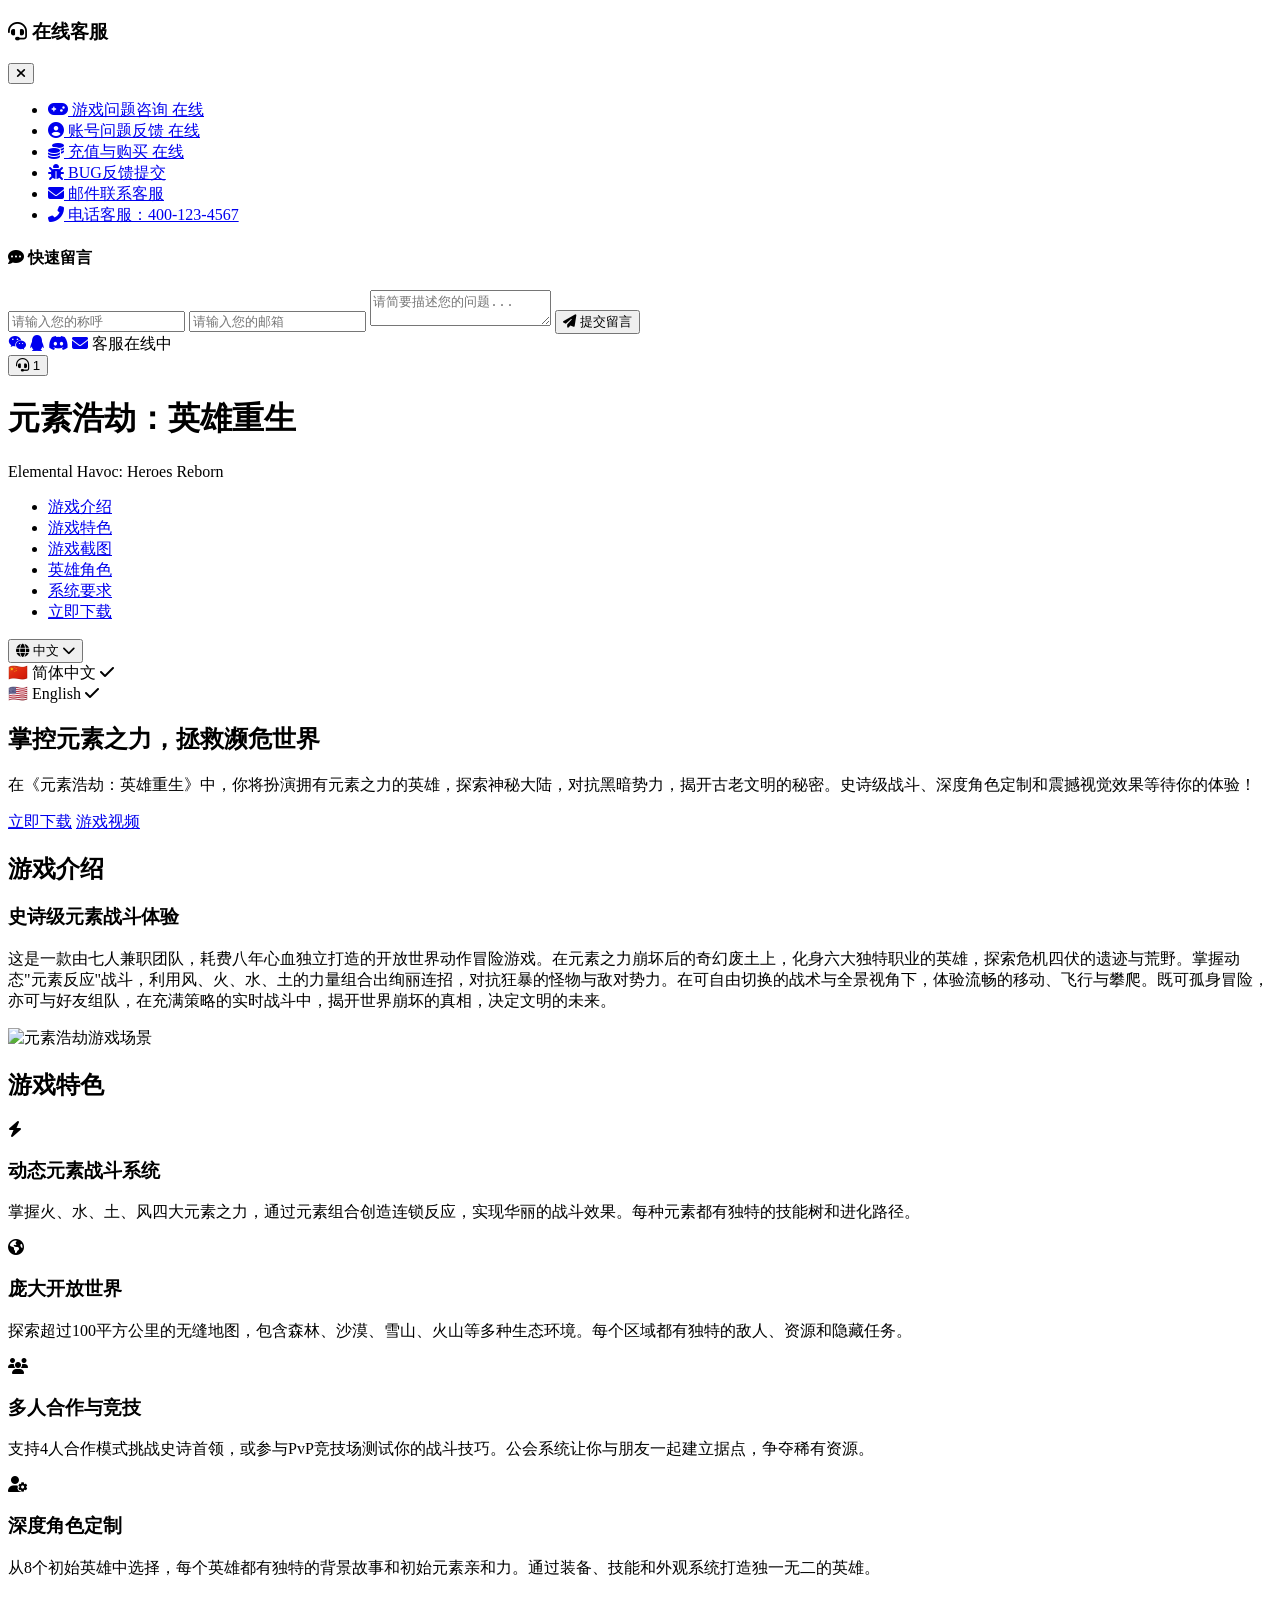
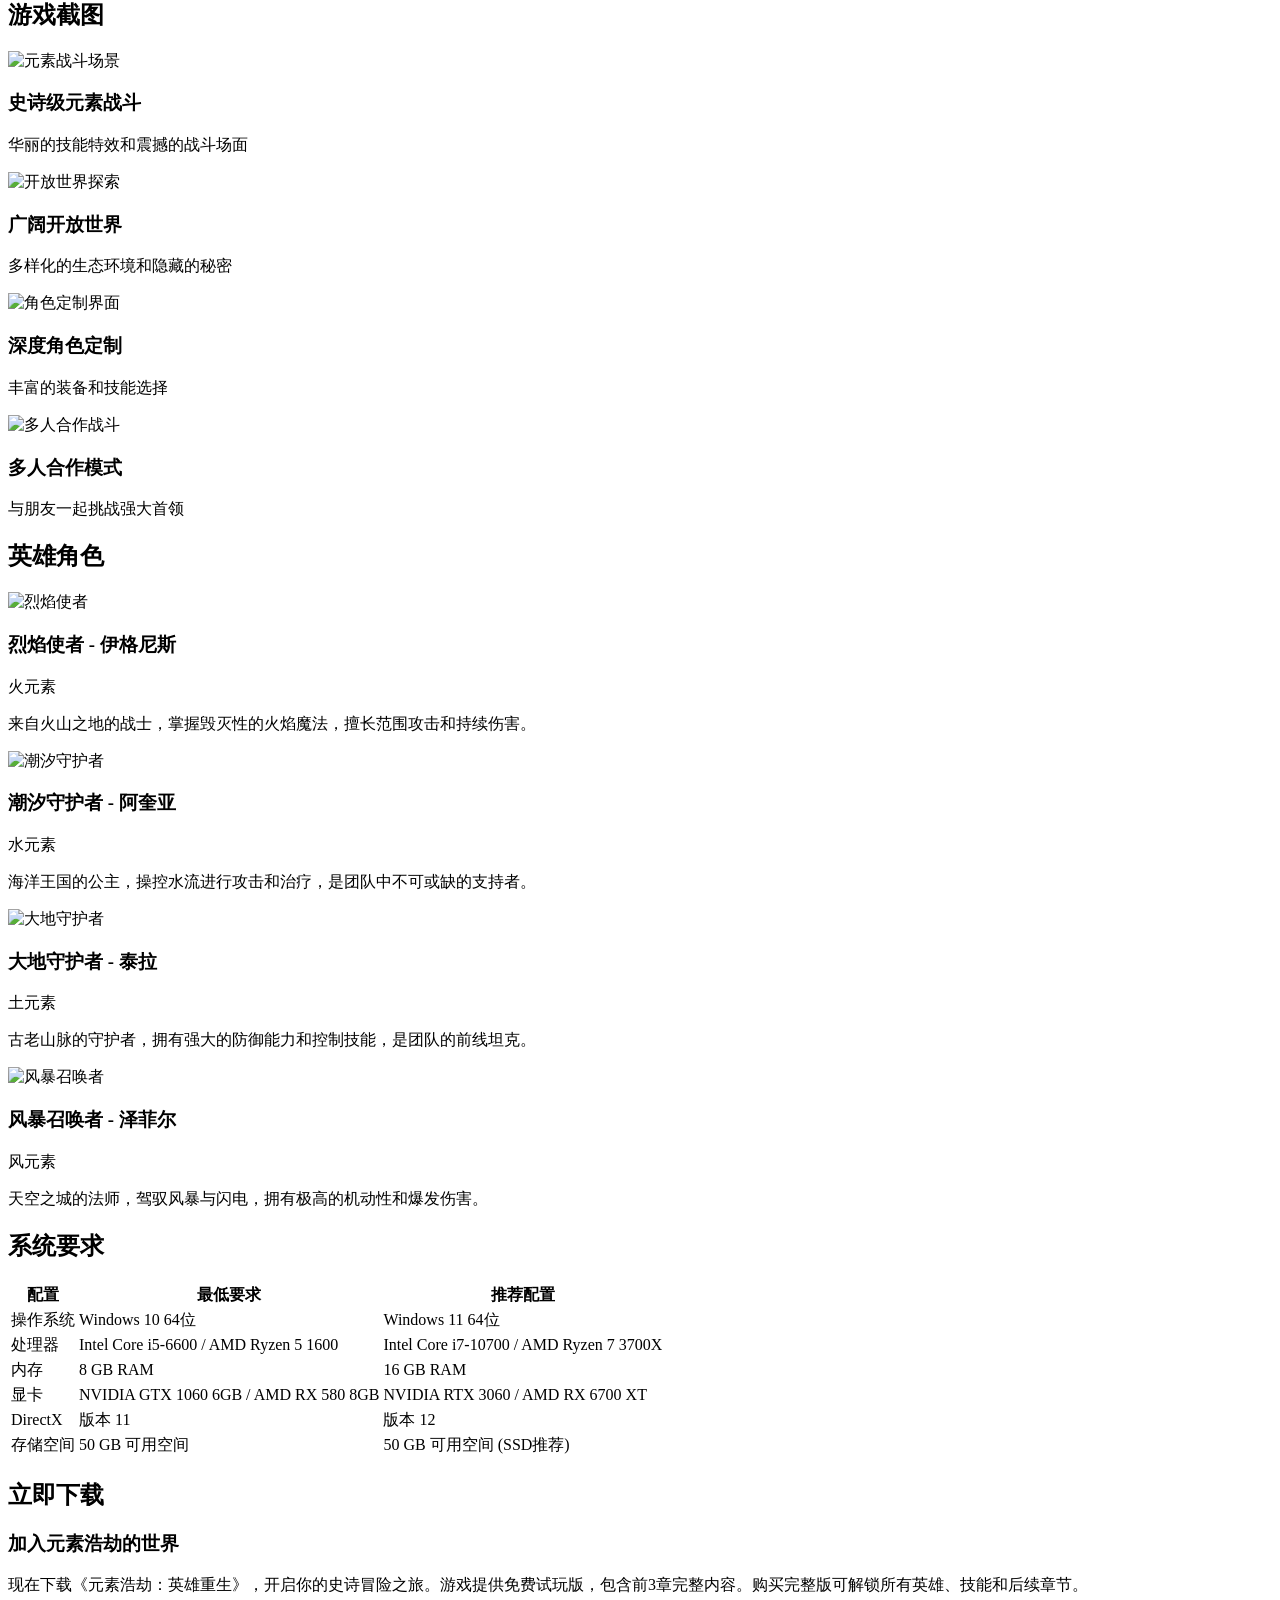
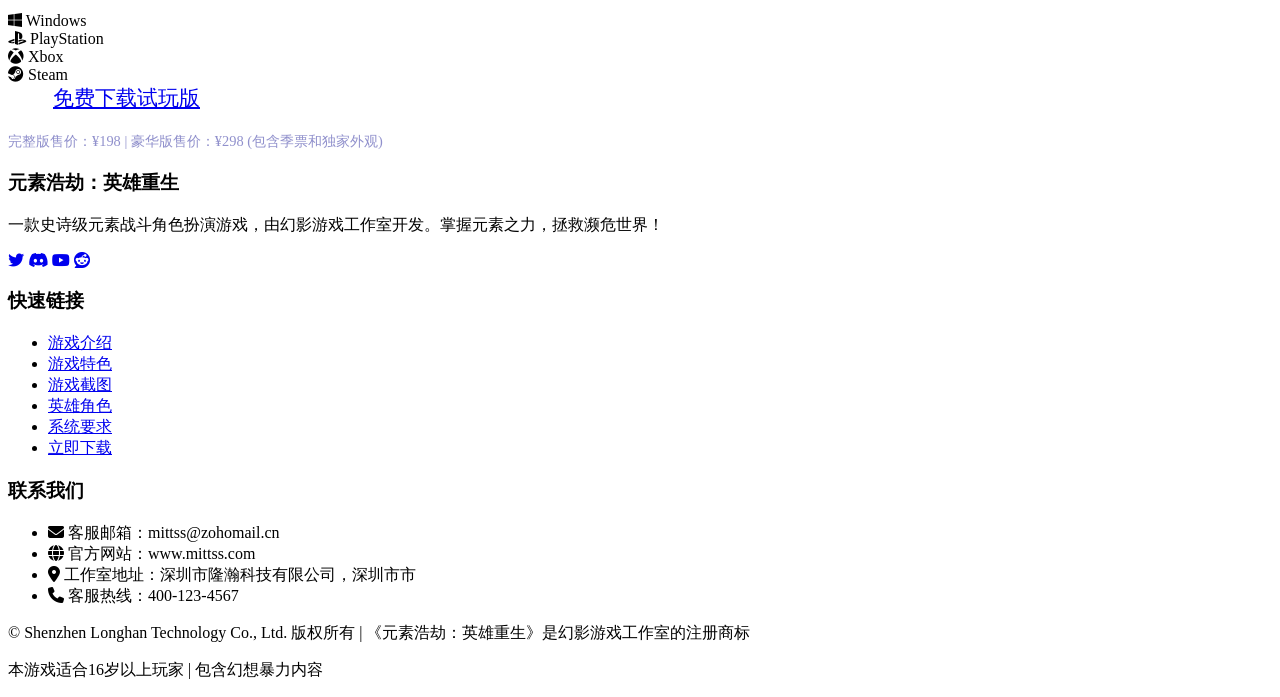
==== index.html @ 3f2a3934 "Add files via upload" ====
<!DOCTYPE html>
<html lang="zh-CN">
<head>
    <meta charset="UTF-8">
    <meta name="viewport" content="width=device-width, initial-scale=1.0">
    <title data-i18n="site.title">元素浩劫：英雄重生</title>
    <link rel="stylesheet" href="https://cdnjs.cloudflare.com/ajax/libs/font-awesome/6.4.0/css/all.min.css">
    <link rel="stylesheet" href="css/style.css">
</head>
<body>
    <!-- 客服悬浮窗 -->
    <div class="customer-service">
        <div class="service-panel" id="servicePanel">
            <div class="service-header">
                <h3><i class="fas fa-headset"></i> <span data-i18n="service.title">在线客服</span></h3>
                <button class="close-btn" id="closeService"><i class="fas fa-times"></i></button>
            </div>
            <div class="service-body">
                <ul class="service-list">
                    <li>
                        <a href="javascript:void(0);" onclick="startChat('游戏问题')">
                            <i class="fas fa-gamepad"></i>
                            <span data-i18n="service.gameQuestion">游戏问题咨询</span>
                            <span class="status" data-i18n="service.statusOnline">在线</span>
                        </a>
                    </li>
                    <li>
                        <a href="javascript:void(0);" onclick="startChat('账号问题')">
                            <i class="fas fa-user-circle"></i>
                            <span data-i18n="service.accountQuestion">账号问题反馈</span>
                            <span class="status" data-i18n="service.statusOnline">在线</span>
                        </a>
                    </li>
                    <li>
                        <a href="javascript:void(0);" onclick="startChat('充值问题')">
                            <i class="fas fa-coins"></i>
                            <span data-i18n="service.purchaseQuestion">充值与购买</span>
                            <span class="status" data-i18n="service.statusOnline">在线</span>
                        </a>
                    </li>
                    <li>
                        <a href="javascript:void(0);" onclick="startChat('BUG反馈')">
                            <i class="fas fa-bug"></i>
                            <span data-i18n="service.bugReport">BUG反馈提交</span>
                        </a>
                    </li>
                    <li>
                        <a href="mailto:mittss@zohomail.cn">
                            <i class="fas fa-envelope"></i>
                            <span data-i18n="service.emailContact">邮件联系客服</span>
                        </a>
                    </li>
                    <li>
                        <a href="tel:400-123-4567">
                            <i class="fas fa-phone-alt"></i>
                            <span data-i18n="service.phoneContact">电话客服：400-123-4567</span>
                        </a>
                    </li>
                </ul>
                <div class="quick-chat">
                    <h4><i class="fas fa-comment-dots"></i> <span data-i18n="service.quickMessage">快速留言</span></h4>
                    <form class="chat-form" onsubmit="submitMessage(event)">
                        <input type="text" id="userName" data-i18n-placeholder="service.namePlaceholder" placeholder="请输入您的称呼" required>
                        <input type="email" id="userEmail" data-i18n-placeholder="service.emailPlaceholder" placeholder="请输入您的邮箱" required>
                        <textarea id="userMessage" data-i18n-placeholder="service.messagePlaceholder" placeholder="请简要描述您的问题..." required></textarea>
                        <button type="submit"><i class="fas fa-paper-plane"></i> <span data-i18n="service.submitBtn">提交留言</span></button>
                    </form>
                </div>
            </div>
            <div class="service-footer">
                <a href="#" title="微信"><i class="fab fa-weixin"></i></a>
                <a href="#" title="QQ"><i class="fab fa-qq"></i></a>
                <a href="#" title="Discord"><i class="fab fa-discord"></i></a>
                <a href="#" title="邮件"><i class="fas fa-envelope"></i></a>
                <span class="online-status" data-i18n="service.onlineStatus">客服在线中</span>
            </div>
        </div>
        <button class="service-toggle" id="serviceToggle">
            <i class="fas fa-headset"></i>
            <span class="service-badge">1</span>
        </button>
    </div>
    <!-- 头部区域 -->
    <header>
        <div class="container header-content">
            <div class="logo">
                <div class="logo-text">
                    <h1 data-i18n="site.title">元素浩劫：英雄重生</h1>
                    <p data-i18n="site.subtitle">Elemental Havoc: Heroes Reborn</p>
                </div>
            </div>
            <nav>
                <ul>
                    <li><a href="#intro" data-i18n="nav.intro">游戏介绍</a></li>
                    <li><a href="#features" data-i18n="nav.features">游戏特色</a></li>
                    <li><a href="#screenshots" data-i18n="nav.screenshots">游戏截图</a></li>
                    <li><a href="#characters" data-i18n="nav.characters">英雄角色</a></li>
                    <li><a href="#requirements" data-i18n="nav.requirements">系统要求</a></li>
                    <li><a href="#download" data-i18n="nav.download">立即下载</a></li>
                </ul>
            </nav>
            <div class="language-selector">
                <button class="lang-btn" id="langBtn">
                    <i class="fas fa-globe"></i>
                    <span id="currentLang">中文</span>
                    <i class="fas fa-chevron-down"></i>
                </button>
                <div class="lang-dropdown" id="langDropdown">
                    <div class="lang-option active" data-lang="zh">
                        <span class="flag">🇨🇳</span>
                        <span class="lang-name">简体中文</span>
                        <i class="fas fa-check check"></i>
                    </div>
                    <div class="lang-option" data-lang="en">
                        <span class="flag">🇺🇸</span>
                        <span class="lang-name">English</span>
                        <i class="fas fa-check check"></i>
                    </div>
                </div>
            </div>
        </div>
    </header>

    <!-- 英雄区域 -->
    <section class="hero">
        <div class="container">
            <h2 data-i18n="hero.title">掌控元素之力，拯救濒危世界</h2>
            <p data-i18n="hero.description">在《元素浩劫：英雄重生》中，你将扮演拥有元素之力的英雄，探索神秘大陆，对抗黑暗势力，揭开古老文明的秘密。史诗级战斗、深度角色定制和震撼视觉效果等待你的体验！</p>
            <div class="cta-buttons">
                <a href="#download" class="btn btn-primary pulse" data-i18n="hero.downloadBtn">立即下载</a>
                <a href="#trailer" class="btn btn-secondary" data-i18n="hero.trailerBtn">游戏视频</a>
            </div>
        </div>
    </section>

    <!-- 游戏介绍 -->
    <section id="intro" class="container">
        <div class="section-title">
            <h2 data-i18n="intro.title">游戏介绍</h2>
        </div>
        <div class="game-intro">
            <div class="intro-content">
                <div class="intro-text">
                    <h3 data-i18n="intro.subtitle">史诗级元素战斗体验</h3>
                    <p data-i18n="intro.content">这是一款由七人兼职团队，耗费八年心血独立打造的开放世界动作冒险游戏。在元素之力崩坏后的奇幻废土上，化身六大独特职业的英雄，探索危机四伏的遗迹与荒野。掌握动态"元素反应"战斗，利用风、火、水、土的力量组合出绚丽连招，对抗狂暴的怪物与敌对势力。在可自由切换的战术与全景视角下，体验流畅的移动、飞行与攀爬。既可孤身冒险，亦可与好友组队，在充满策略的实时战斗中，揭开世界崩坏的真相，决定文明的未来。</p>
                </div>
                <div class="intro-image">
                    <img src="https://images.unsplash.com/photo-1550745165-9bc0b252726f?ixlib=rb-4.0.3&auto=format&fit=crop&w=800&q=80" alt="元素浩劫游戏场景">
                </div>
            </div>
        </div>
    </section>

    <!-- 游戏特色 -->
    <section id="features" class="container">
        <div class="section-title">
            <h2 data-i18n="features.title">游戏特色</h2>
        </div>
        <div class="features">
            <div class="features-grid">
                <div class="feature-card">
                    <div class="feature-icon">
                        <i class="fas fa-bolt"></i>
                    </div>
                    <h3 data-i18n="features.items.0.title">动态元素战斗系统</h3>
                    <p data-i18n="features.items.0.description">掌握火、水、土、风四大元素之力，通过元素组合创造连锁反应，实现华丽的战斗效果。每种元素都有独特的技能树和进化路径。</p>
                </div>
                <div class="feature-card">
                    <div class="feature-icon">
                        <i class="fas fa-globe-americas"></i>
                    </div>
                    <h3 data-i18n="features.items.1.title">庞大开放世界</h3>
                    <p data-i18n="features.items.1.description">探索超过100平方公里的无缝地图，包含森林、沙漠、雪山、火山等多种生态环境。每个区域都有独特的敌人、资源和隐藏任务。</p>
                </div>
                <div class="feature-card">
                    <div class="feature-icon">
                        <i class="fas fa-users"></i>
                    </div>
                    <h3 data-i18n="features.items.2.title">多人合作与竞技</h3>
                    <p data-i18n="features.items.2.description">支持4人合作模式挑战史诗首领，或参与PvP竞技场测试你的战斗技巧。公会系统让你与朋友一起建立据点，争夺稀有资源。</p>
                </div>
                <div class="feature-card">
                    <div class="feature-icon">
                        <i class="fas fa-user-cog"></i>
                    </div>
                    <h3 data-i18n="features.items.3.title">深度角色定制</h3>
                    <p data-i18n="features.items.3.description">从8个初始英雄中选择，每个英雄都有独特的背景故事和初始元素亲和力。通过装备、技能和外观系统打造独一无二的英雄。</p>
                </div>
            </div>
        </div>
    </section>

    <!-- 游戏截图 -->
    <section id="screenshots" class="container">
        <div class="section-title">
            <h2 data-i18n="screenshots.title">游戏截图</h2>
        </div>
        <div class="screenshots">
            <div class="screenshot-grid">
                <div class="screenshot-item">
                    <div class="screenshot-img">
                        <img src="https://images.unsplash.com/photo-1552820728-8b83bb6b773f?ixlib=rb-4.0.3&auto=format&fit=crop&w=800&q=80" alt="元素战斗场景">
                    </div>
                    <div class="screenshot-info">
                        <h3 data-i18n="screenshots.items.0.title">史诗级元素战斗</h3>
                        <p data-i18n="screenshots.items.0.description">华丽的技能特效和震撼的战斗场面</p>
                    </div>
                </div>
                <div class="screenshot-item">
                    <div class="screenshot-img">
                        <img src="https://images.unsplash.com/photo-1518709268805-4e9042af2176?ixlib=rb-4.0.3&auto=format&fit=crop&w=800&q=80" alt="开放世界探索">
                    </div>
                    <div class="screenshot-info">
                        <h3 data-i18n="screenshots.items.1.title">广阔开放世界</h3>
                        <p data-i18n="screenshots.items.1.description">多样化的生态环境和隐藏的秘密</p>
                    </div>
                </div>
                <div class="screenshot-item">
                    <div class="screenshot-img">
                        <img src="https://images.unsplash.com/photo-1534423861386-85a16f5d13fd?ixlib=rb-4.0.3&auto=format&fit=crop&w=800&q=80" alt="角色定制界面">
                    </div>
                    <div class="screenshot-info">
                        <h3 data-i18n="screenshots.items.2.title">深度角色定制</h3>
                        <p data-i18n="screenshots.items.2.description">丰富的装备和技能选择</p>
                    </div>
                </div>
                <div class="screenshot-item">
                    <div class="screenshot-img">
                        <img src="https://images.unsplash.com/photo-1542751371-adc38448a05e?ixlib=rb-4.0.3&auto=format&fit=crop&w=800&q=80" alt="多人合作战斗">
                    </div>
                    <div class="screenshot-info">
                        <h3 data-i18n="screenshots.items.3.title">多人合作模式</h3>
                        <p data-i18n="screenshots.items.3.description">与朋友一起挑战强大首领</p>
                    </div>
                </div>
            </div>
        </div>
    </section>

    <!-- 英雄角色 -->
    <section id="characters" class="container">
        <div class="section-title">
            <h2 data-i18n="characters.title">英雄角色</h2>
        </div>
        <div class="characters">
            <div class="character-grid">
                <div class="character-card">
                    <div class="character-img">
                        <img src="https://images.unsplash.com/photo-1518709268805-4e9042af2176?ixlib=rb-4.0.3&auto=format&fit=crop&w=800&q=80" alt="烈焰使者">
                    </div>
                    <div class="character-info">
                        <h3 data-i18n="characters.items.0.name">烈焰使者 - 伊格尼斯</h3>
                        <span class="element-tag fire" data-i18n="characters.items.0.element">火元素</span>
                        <p data-i18n="characters.items.0.description">来自火山之地的战士，掌握毁灭性的火焰魔法，擅长范围攻击和持续伤害。</p>
                    </div>
                </div>
                <div class="character-card">
                    <div class="character-img">
                        <img src="https://images.unsplash.com/photo-1550745165-9bc0b252726f?ixlib=rb-4.0.3&auto=format&fit=crop&w=800&q=80" alt="潮汐守护者">
                    </div>
                    <div class="character-info">
                        <h3 data-i18n="characters.items.1.name">潮汐守护者 - 阿奎亚</h3>
                        <span class="element-tag water" data-i18n="characters.items.1.element">水元素</span>
                        <p data-i18n="characters.items.1.description">海洋王国的公主，操控水流进行攻击和治疗，是团队中不可或缺的支持者。</p>
                    </div>
                </div>
                <div class="character-card">
                    <div class="character-img">
                        <img src="https://images.unsplash.com/photo-1552820728-8b83bb6b773f?ixlib=rb-4.0.3&auto=format&fit=crop&w=800&q=80" alt="大地守护者">
                    </div>
                    <div class="character-info">
                        <h3 data-i18n="characters.items.2.name">大地守护者 - 泰拉</h3>
                        <span class="element-tag earth" data-i18n="characters.items.2.element">土元素</span>
                        <p data-i18n="characters.items.2.description">古老山脉的守护者，拥有强大的防御能力和控制技能，是团队的前线坦克。</p>
                    </div>
                </div>
                <div class="character-card">
                    <div class="character-img">
                        <img src="https://images.unsplash.com/photo-1534423861386-85a16f5d13fd?ixlib=rb-4.0.3&auto=format&fit=crop&w=800&q=80" alt="风暴召唤者">
                    </div>
                    <div class="character-info">
                        <h3 data-i18n="characters.items.3.name">风暴召唤者 - 泽菲尔</h3>
                        <span class="element-tag air" data-i18n="characters.items.3.element">风元素</span>
                        <p data-i18n="characters.items.3.description">天空之城的法师，驾驭风暴与闪电，拥有极高的机动性和爆发伤害。</p>
                    </div>
                </div>
            </div>
        </div>
    </section>

    <!-- 系统要求 -->
    <section id="requirements" class="container">
        <div class="section-title">
            <h2 data-i18n="requirements.title">系统要求</h2>
        </div>
        <div class="requirements">
            <table class="requirements-table">
                <thead>
                    <tr>
                        <th data-i18n="requirements.table.config">配置</th>
                        <th data-i18n="requirements.table.minimum">最低要求</th>
                        <th data-i18n="requirements.table.recommended">推荐配置</th>
                    </tr>
                </thead>
                <tbody>
                    <tr>
                        <td class="spec-label" data-i18n="requirements.items.0.label">操作系统</td>
                        <td data-i18n="requirements.items.0.minimum">Windows 10 64位</td>
                        <td data-i18n="requirements.items.0.recommended">Windows 11 64位</td>
                    </tr>
                    <tr>
                        <td class="spec-label" data-i18n="requirements.items.1.label">处理器</td>
                        <td data-i18n="requirements.items.1.minimum">Intel Core i5-6600 / AMD Ryzen 5 1600</td>
                        <td data-i18n="requirements.items.1.recommended">Intel Core i7-10700 / AMD Ryzen 7 3700X</td>
                    </tr>
                    <tr>
                        <td class="spec-label" data-i18n="requirements.items.2.label">内存</td>
                        <td data-i18n="requirements.items.2.minimum">8 GB RAM</td>
                        <td data-i18n="requirements.items.2.recommended">16 GB RAM</td>
                    </tr>
                    <tr>
                        <td class="spec-label" data-i18n="requirements.items.3.label">显卡</td>
                        <td data-i18n="requirements.items.3.minimum">NVIDIA GTX 1060 6GB / AMD RX 580 8GB</td>
                        <td data-i18n="requirements.items.3.recommended">NVIDIA RTX 3060 / AMD RX 6700 XT</td>
                    </tr>
                    <tr>
                        <td class="spec-label" data-i18n="requirements.items.4.label">DirectX</td>
                        <td data-i18n="requirements.items.4.minimum">版本 11</td>
                        <td data-i18n="requirements.items.4.recommended">版本 12</td>
                    </tr>
                    <tr>
                        <td class="spec-label" data-i18n="requirements.items.5.label">存储空间</td>
                        <td data-i18n="requirements.items.5.minimum">50 GB 可用空间</td>
                        <td data-i18n="requirements.items.5.recommended">50 GB 可用空间 (SSD推荐)</td>
                    </tr>
                </tbody>
            </table>
        </div>
    </section>

    <!-- 下载区域 -->
    <section id="download" class="container">
        <div class="section-title">
            <h2 data-i18n="download.title">立即下载</h2>
        </div>
        <div class="download">
            <div class="download-content">
                <h3 data-i18n="download.subtitle">加入元素浩劫的世界</h3>
                <p data-i18n="download.description">现在下载《元素浩劫：英雄重生》，开启你的史诗冒险之旅。游戏提供免费试玩版，包含前3章完整内容。购买完整版可解锁所有英雄、技能和后续章节。</p>
                
                <div class="platforms">
                    <div class="platform-btn">
                        <i class="fab fa-windows"></i> <span data-i18n="download.platforms.windows">Windows</span>
                    </div>
                    <div class="platform-btn">
                        <i class="fab fa-playstation"></i> <span data-i18n="download.platforms.playstation">PlayStation</span>
                    </div>
                    <div class="platform-btn">
                        <i class="fab fa-xbox"></i> <span data-i18n="download.platforms.xbox">Xbox</span>
                    </div>
                    <div class="platform-btn">
                        <i class="fab fa-steam"></i> <span data-i18n="download.platforms.steam">Steam</span>
                    </div>
                </div>
                
                <a href="#" class="btn btn-primary" style="font-size: 1.3rem; padding: 18px 45px;" data-i18n="download.freeBtn">免费下载试玩版</a>
                <p style="margin-top: 20px; font-size: 0.9rem; color: #9090cc;" data-i18n="download.price">完整版售价：¥198 | 豪华版售价：¥298 (包含季票和独家外观)</p>
            </div>
        </div>
    </section>

    <!-- 页脚 -->
    <footer>
        <div class="container">
            <div class="footer-content">
                <div class="footer-column">
                    <h3 data-i18n="footer.brand">元素浩劫：英雄重生</h3>
                    <p data-i18n="footer.brandDesc">一款史诗级元素战斗角色扮演游戏，由幻影游戏工作室开发。掌握元素之力，拯救濒危世界！</p>
                    <div class="social-icons">
                        <a href="#"><i class="fab fa-twitter"></i></a>
                        <a href="#"><i class="fab fa-discord"></i></a>
                        <a href="#"><i class="fab fa-youtube"></i></a>
                        <a href="#"><i class="fab fa-reddit"></i></a>
                    </div>
                </div>
                <div class="footer-column">
                    <h3 data-i18n="footer.quickLinks">快速链接</h3>
                    <ul>
                        <li><a href="#intro" data-i18n="nav.intro">游戏介绍</a></li>
                        <li><a href="#features" data-i18n="nav.features">游戏特色</a></li>
                        <li><a href="#screenshots" data-i18n="nav.screenshots">游戏截图</a></li>
                        <li><a href="#characters" data-i18n="nav.characters">英雄角色</a></li>
                        <li><a href="#requirements" data-i18n="nav.requirements">系统要求</a></li>
                        <li><a href="#download" data-i18n="nav.download">立即下载</a></li>
                    </ul>
                </div>
                <div class="footer-column">
                    <h3 data-i18n="footer.contact">联系我们</h3>
                    <ul class="contact-info">
                        <li><i class="fas fa-envelope"></i> <span data-i18n="footer.contactEmail">客服邮箱：mittss@zohomail.cn</span></li>
                        <li><i class="fas fa-globe"></i> <span data-i18n="footer.contactWebsite">官方网站：www.mittss.com</span></li>
                        <li><i class="fas fa-map-marker-alt"></i> <span data-i18n="footer.contactAddress">工作室地址：深圳市隆瀚科技有限公司，深圳市市</span></li>
                        <li><i class="fas fa-phone"></i> <span data-i18n="footer.contactPhone">客服热线：400-123-4567</span></li>
                    </ul>
                </div>
            </div>
            <div class="copyright">
                <p data-i18n="footer.copyright">© Shenzhen Longhan Technology Co., Ltd. 版权所有 | 《元素浩劫：英雄重生》是幻影游戏工作室的注册商标</p>
                <p style="margin-top: 10px;" data-i18n="footer.copyrightNote">本游戏适合16岁以上玩家 | 包含幻想暴力内容</p>
            </div>
        </div>
    </footer>

    <script src="js/main.js"></script>
</body>
</html>
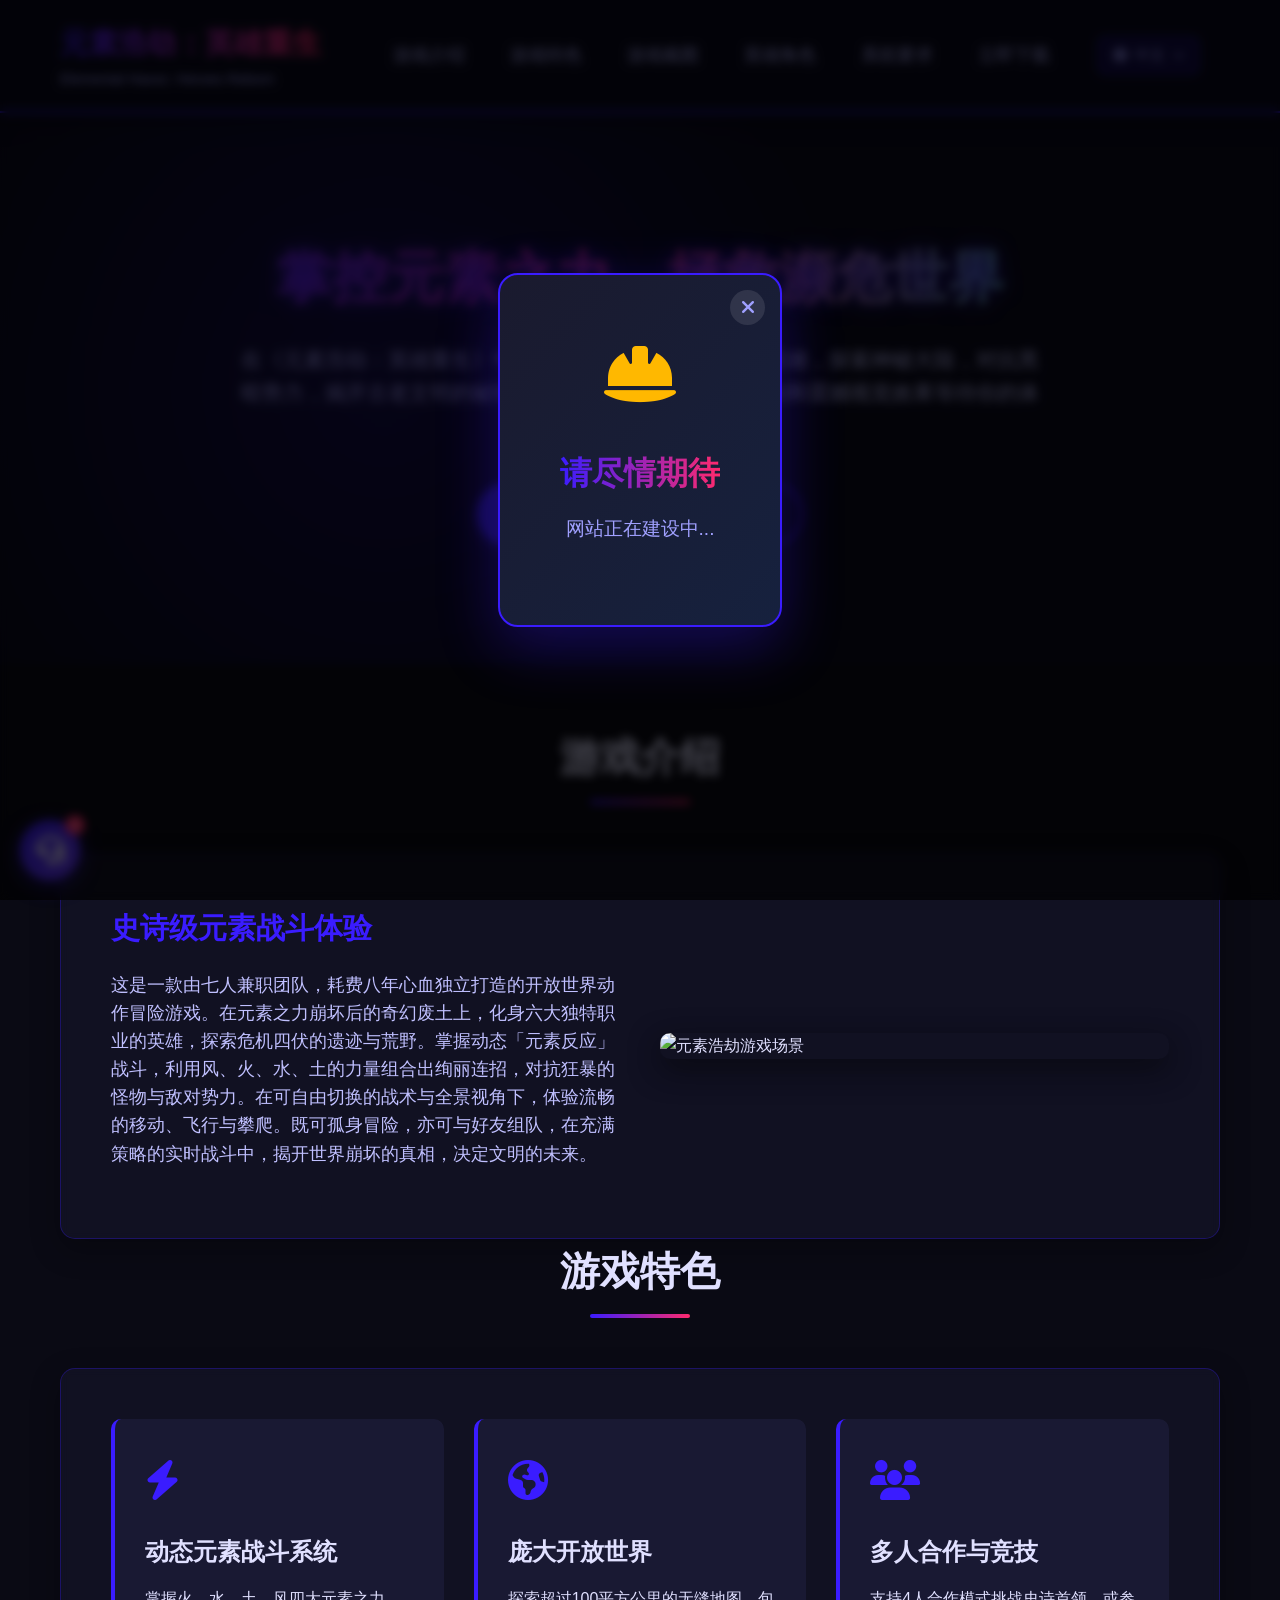
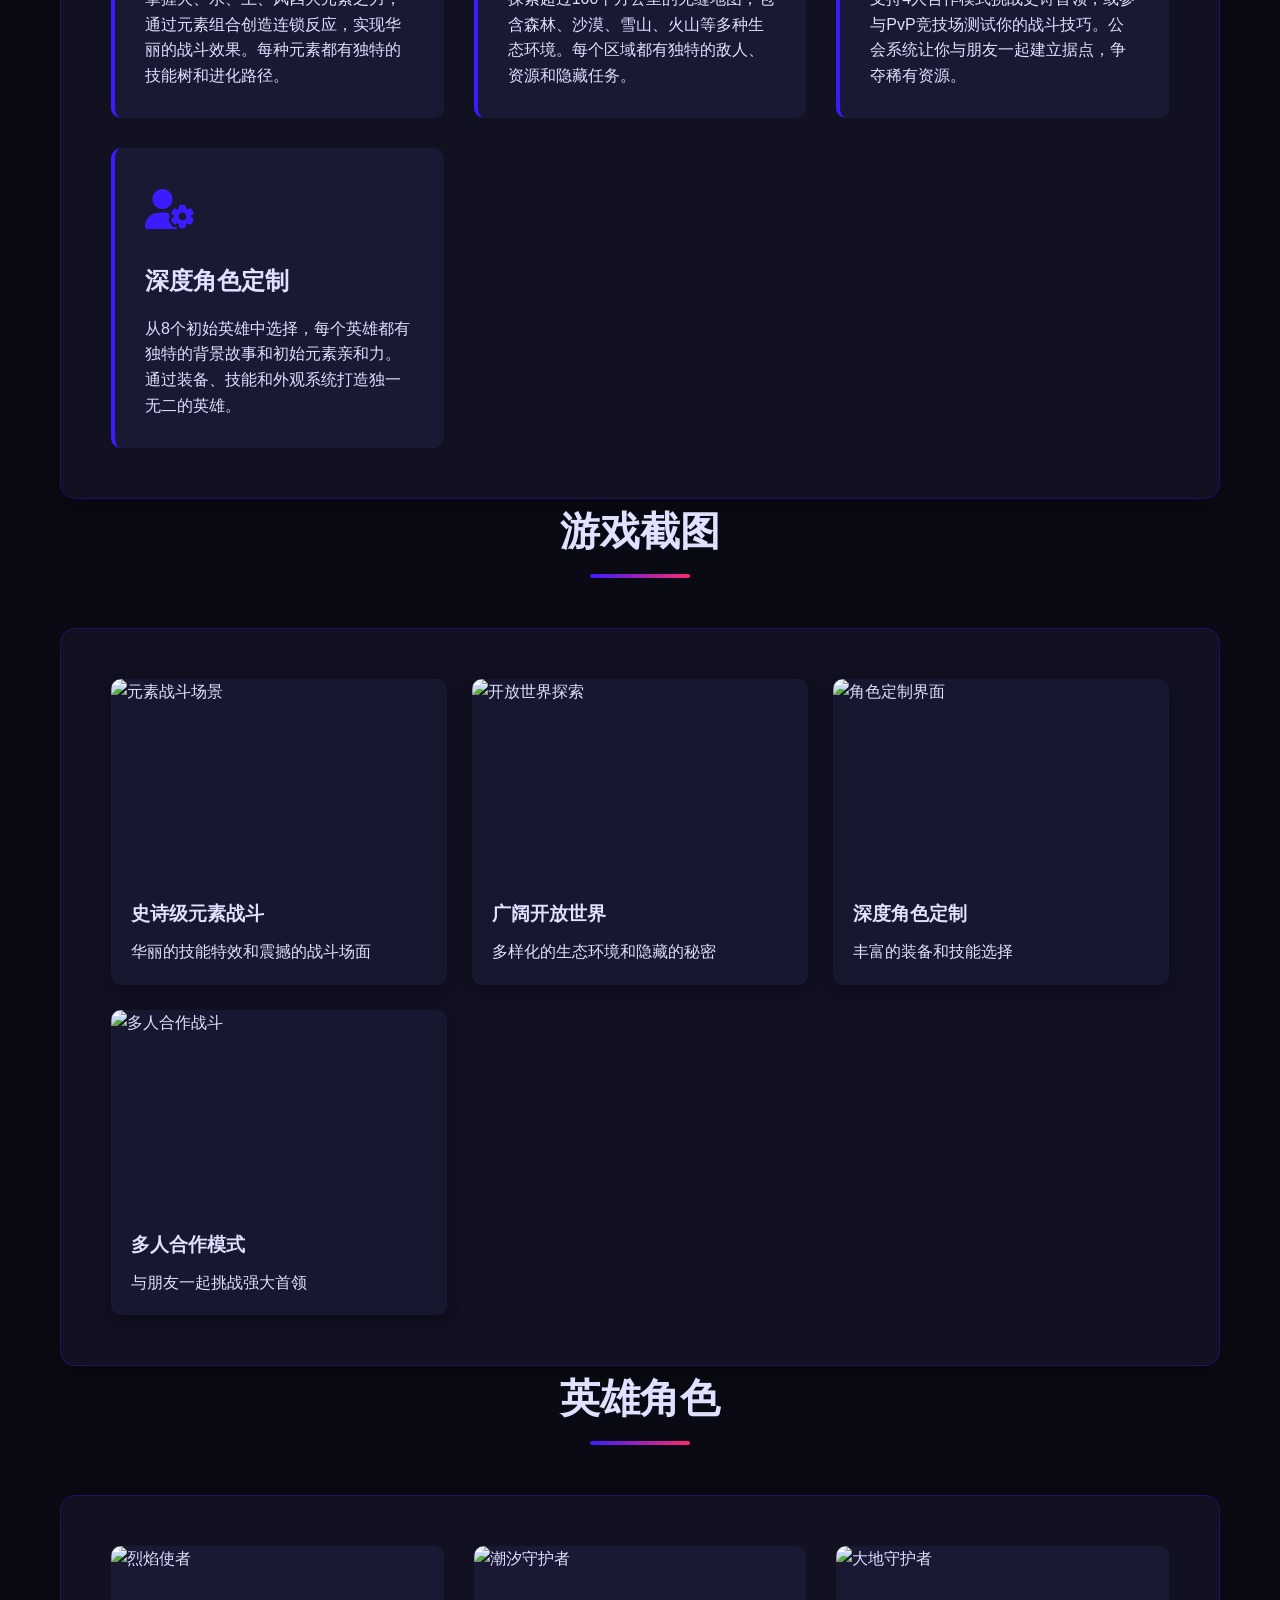
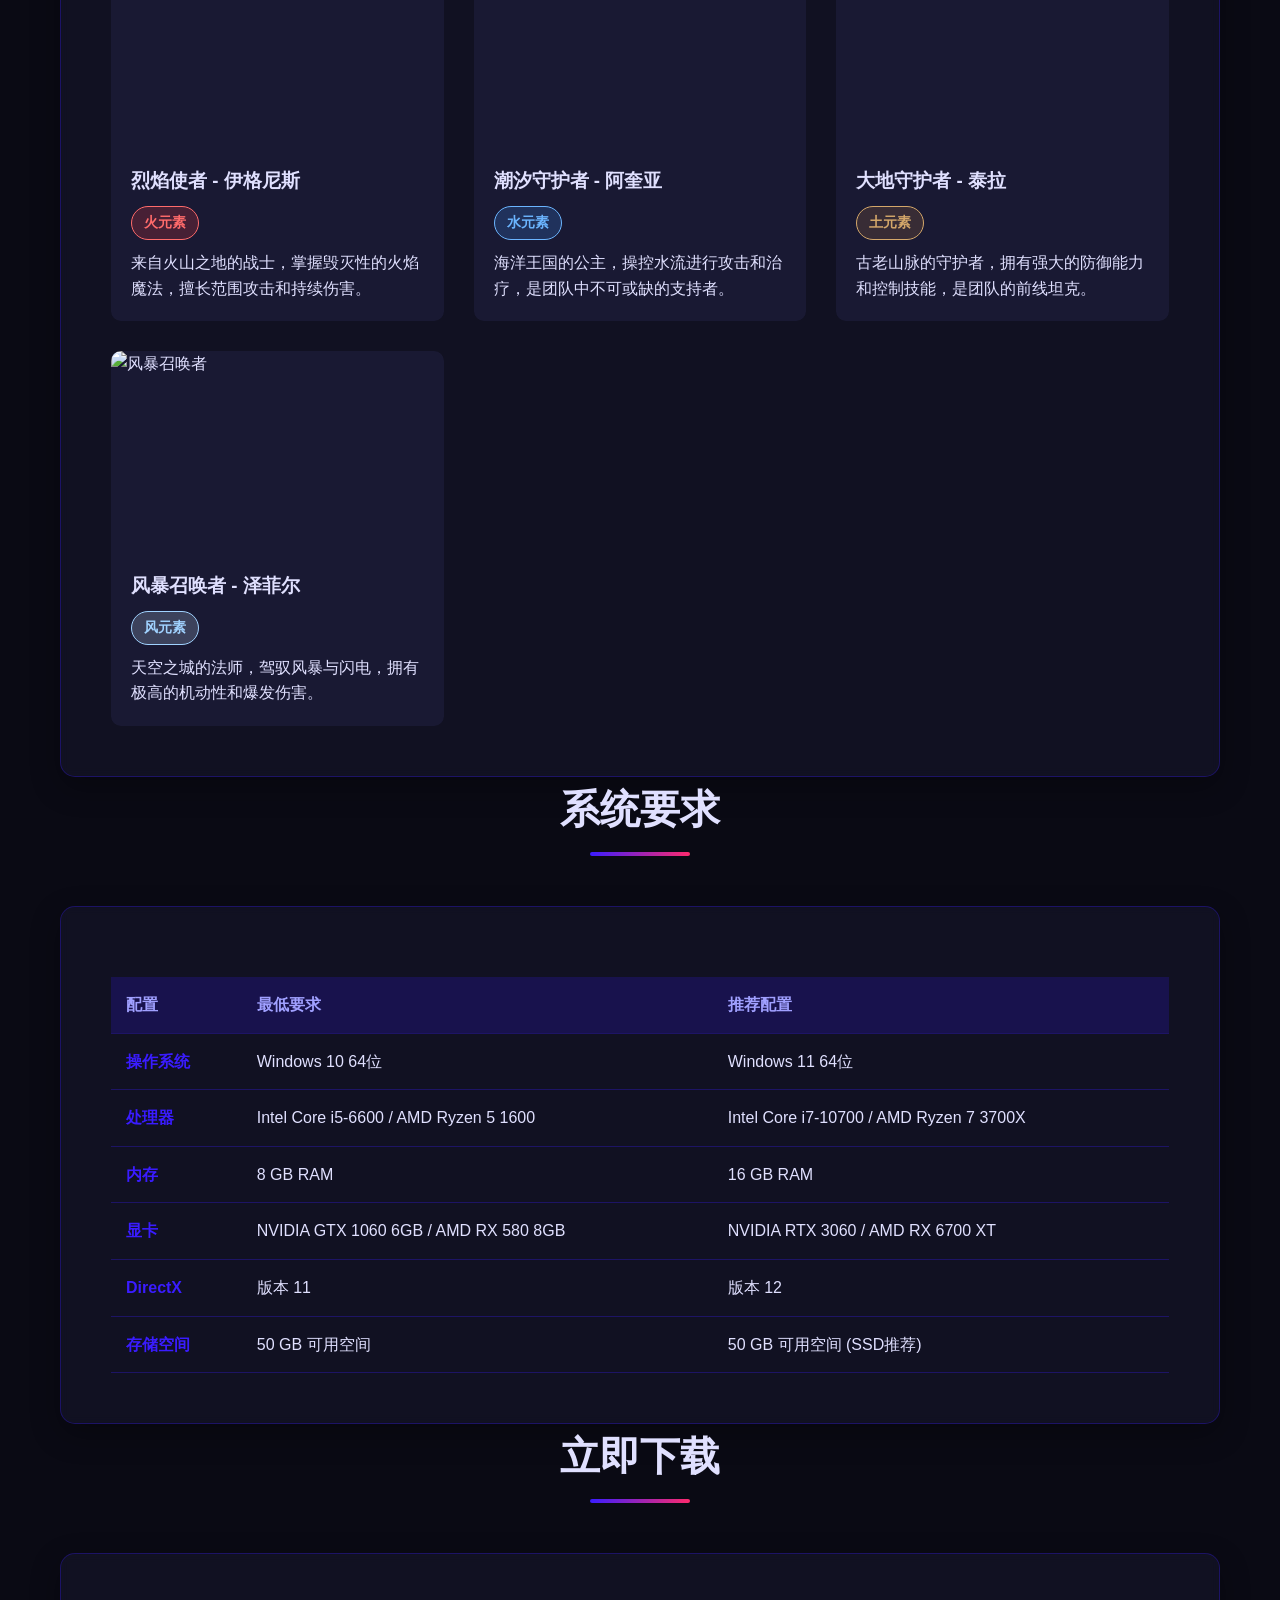
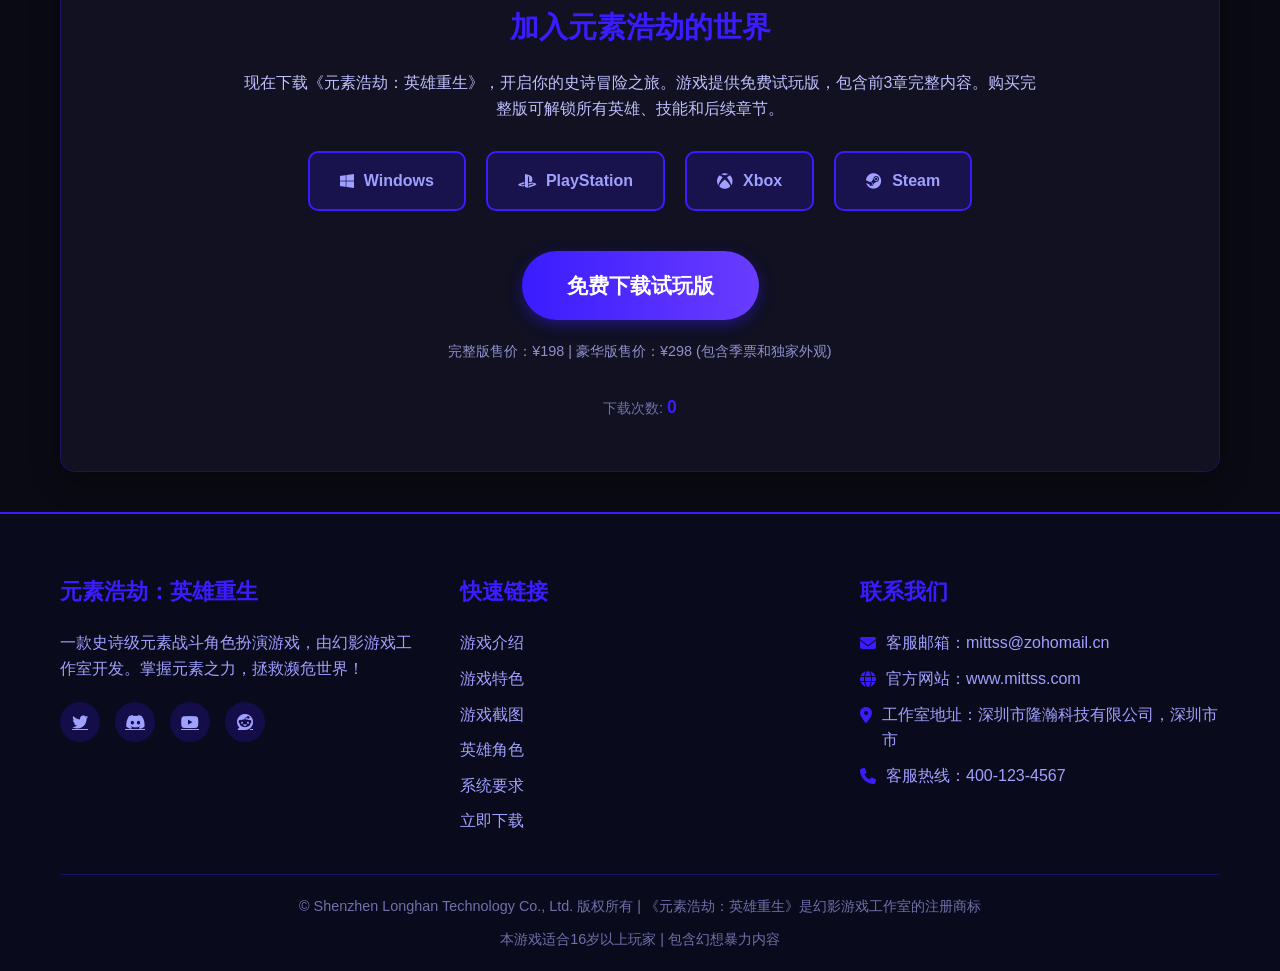
==== commit 80ff72f1: "Add files via upload" ====
--- a/index.html
+++ b/index.html
@@ -8,6 +8,19 @@
     <link rel="stylesheet" href="css/style.css">
 </head>
 <body>
+    <!-- 建设中的弹窗 -->
+    <div class="construction-modal" id="constructionModal">
+        <div class="modal-overlay"></div>
+        <div class="modal-content">
+            <button class="modal-close" id="closeConstructionModal"><i class="fas fa-times"></i></button>
+            <div class="modal-icon">
+                <i class="fas fa-hard-hat"></i>
+            </div>
+            <h2 data-i18n="modal.construction.title">请尽情期待</h2>
+            <p data-i18n="modal.construction.message">网站正在建设中...</p>
+        </div>
+    </div>
+
     <!-- 客服悬浮窗 -->
     <div class="customer-service">
         <div class="service-panel" id="servicePanel">
@@ -363,8 +376,11 @@
                     </div>
                 </div>
                 
-                <a href="#" class="btn btn-primary" style="font-size: 1.3rem; padding: 18px 45px;" data-i18n="download.freeBtn">免费下载试玩版</a>
+                <a href="#" id="downloadBtn" class="btn btn-primary" style="font-size: 1.3rem; padding: 18px 45px;" data-i18n="download.freeBtn">免费下载试玩版</a>
                 <p style="margin-top: 20px; font-size: 0.9rem; color: #9090cc;" data-i18n="download.price">完整版售价：¥198 | 豪华版售价：¥298 (包含季票和独家外观)</p>
+                <div class="download-stats">
+                    <span data-i18n="download.downloadCount">下载次数</span>: <span id="downloadCount">0</span>
+                </div>
             </div>
         </div>
     </section>
--- a/css/style.css
+++ b/css/style.css
@@ -0,0 +1,1131 @@
+* {
+            margin: 0;
+            padding: 0;
+            box-sizing: border-box;
+            font-family: 'Segoe UI', 'Microsoft YaHei', sans-serif;
+        }
+        
+        body {
+            background-color: #0a0a14;
+            color: #e0e0ff;
+            line-height: 1.6;
+            overflow-x: hidden;
+        }
+        
+        .container {
+            max-width: 1200px;
+            margin: 0 auto;
+            padding: 0 20px;
+        }
+        
+        /* 头部样式 */
+        header {
+            background-color: rgba(10, 10, 30, 0.95);
+            color: white;
+            padding: 20px 0;
+            box-shadow: 0 4px 20px rgba(0, 0, 0, 0.5);
+            position: sticky;
+            top: 0;
+            z-index: 1000;
+            backdrop-filter: blur(10px);
+            border-bottom: 2px solid #3a1cff;
+        }
+        
+        .header-content {
+            display: flex;
+            justify-content: space-between;
+            align-items: center;
+        }
+        
+        .logo {
+            display: flex;
+            align-items: center;
+            gap: 15px;
+        }
+        
+        .logo-icon {
+            font-size: 2.5rem;
+            color: #3a1cff;
+            text-shadow: 0 0 10px #3a1cff;
+        }
+        
+        .logo-text {
+            display: flex;
+            flex-direction: column;
+            gap: 2px;
+        }
+        
+        .logo-text h1 {
+            font-size: 1.8rem;
+            margin-bottom: 0;
+            background: linear-gradient(90deg, #3a1cff, #ff2a6d);
+            -webkit-background-clip: text;
+            background-clip: text;
+            color: transparent;
+            white-space: nowrap;
+        }
+        
+        .logo-text p {
+            font-size: 0.9rem;
+            color: #a0a0ff;
+            white-space: nowrap;
+        }
+        
+        nav ul {
+            display: flex;
+            list-style: none;
+        }
+        
+        nav ul li {
+            margin-left: 25px;
+        }
+        
+        nav ul li a {
+            color: #b0b0ff;
+            text-decoration: none;
+            font-weight: 500;
+            transition: all 0.3s;
+            font-size: 1.1rem;
+            padding: 5px 10px;
+            border-radius: 4px;
+        }
+        
+        nav ul li a:hover {
+            color: #3a1cff;
+            background-color: rgba(58, 28, 255, 0.1);
+        }
+        
+        /* 英雄区域 */
+        .hero {
+            background: linear-gradient(rgba(10, 10, 30, 0.85), rgba(10, 10, 30, 0.9)), url('https://images.unsplash.com/photo-1511512578047-dfb367046420?ixlib=rb-4.0.3&auto=format&fit=crop&w=1600&q=80');
+            background-size: cover;
+            background-position: center;
+            color: white;
+            padding: 120px 0;
+            text-align: center;
+            margin-bottom: 60px;
+            position: relative;
+            overflow: hidden;
+        }
+        
+        .hero::before {
+            content: '';
+            position: absolute;
+            top: 0;
+            left: 0;
+            width: 100%;
+            height: 100%;
+            background: radial-gradient(circle at 30% 50%, rgba(58, 28, 255, 0.2) 0%, transparent 50%);
+        }
+        
+        .hero h2 {
+            font-size: 3.5rem;
+            margin-bottom: 20px;
+            text-shadow: 0 0 20px rgba(58, 28, 255, 0.7);
+            background: linear-gradient(90deg, #3a1cff, #ff2a6d, #00ffcc);
+            -webkit-background-clip: text;
+            background-clip: text;
+            color: transparent;
+        }
+        
+        .hero p {
+            font-size: 1.3rem;
+            max-width: 800px;
+            margin: 0 auto 40px;
+            color: #c0c0ff;
+        }
+        
+        .cta-buttons {
+            display: flex;
+            justify-content: center;
+            gap: 20px;
+            flex-wrap: wrap;
+        }
+        
+        .btn {
+            padding: 15px 35px;
+            border-radius: 50px;
+            font-weight: bold;
+            font-size: 1.1rem;
+            cursor: pointer;
+            transition: all 0.3s;
+            border: none;
+            text-decoration: none;
+            display: inline-block;
+        }
+        
+        .btn-primary {
+            background: linear-gradient(90deg, #3a1cff, #6a3cff);
+            color: white;
+            box-shadow: 0 5px 15px rgba(58, 28, 255, 0.4);
+        }
+        
+        .btn-primary:hover {
+            transform: translateY(-5px);
+            box-shadow: 0 10px 25px rgba(58, 28, 255, 0.6);
+        }
+        
+        .btn-secondary {
+            background-color: transparent;
+            color: #a0a0ff;
+            border: 2px solid #3a1cff;
+        }
+        
+        .btn-secondary:hover {
+            background-color: rgba(58, 28, 255, 0.1);
+            transform: translateY(-5px);
+        }
+        
+        /* 主要内容区域 */
+        section {
+            margin-bottom: 80px;
+        }
+        
+        .section-title {
+            text-align: center;
+            margin-bottom: 50px;
+            position: relative;
+        }
+        
+        .section-title h2 {
+            font-size: 2.5rem;
+            color: #e0e0ff;
+            display: inline-block;
+            padding-bottom: 15px;
+        }
+        
+        .section-title h2:after {
+            content: '';
+            position: absolute;
+            width: 100px;
+            height: 4px;
+            background: linear-gradient(90deg, #3a1cff, #ff2a6d);
+            bottom: 0;
+            left: 50%;
+            transform: translateX(-50%);
+            border-radius: 2px;
+        }
+        
+        .game-intro, .features, .screenshots, .requirements, .characters, .download {
+            background-color: rgba(20, 20, 40, 0.7);
+            border-radius: 15px;
+            padding: 50px;
+            box-shadow: 0 10px 30px rgba(0, 0, 0, 0.3);
+            border: 1px solid rgba(58, 28, 255, 0.3);
+            backdrop-filter: blur(5px);
+        }
+        
+        /* 游戏介绍 */
+        .intro-content {
+            display: grid;
+            grid-template-columns: 1fr 1fr;
+            gap: 40px;
+            align-items: center;
+        }
+        
+        .intro-text h3 {
+            font-size: 1.8rem;
+            margin-bottom: 20px;
+            color: #3a1cff;
+        }
+        
+        .intro-text p {
+            margin-bottom: 20px;
+            color: #c0c0ff;
+            font-size: 1.1rem;
+        }
+        
+        .intro-image {
+            border-radius: 10px;
+            overflow: hidden;
+            box-shadow: 0 10px 30px rgba(0, 0, 0, 0.5);
+        }
+        
+        .intro-image img {
+            width: 100%;
+            height: auto;
+            display: block;
+            transition: transform 0.5s;
+        }
+        
+        .intro-image:hover img {
+            transform: scale(1.05);
+        }
+        
+        /* 游戏特色 */
+        .features-grid {
+            display: grid;
+            grid-template-columns: repeat(auto-fit, minmax(300px, 1fr));
+            gap: 30px;
+        }
+        
+        .feature-card {
+            background-color: rgba(30, 30, 60, 0.7);
+            border-radius: 10px;
+            padding: 30px;
+            transition: all 0.3s;
+            border-left: 4px solid #3a1cff;
+        }
+        
+        .feature-card:hover {
+            transform: translateY(-10px);
+            box-shadow: 0 15px 30px rgba(58, 28, 255, 0.2);
+            border-left-color: #ff2a6d;
+        }
+        
+        .feature-icon {
+            font-size: 2.5rem;
+            color: #3a1cff;
+            margin-bottom: 20px;
+        }
+        
+        .feature-card h3 {
+            color: #e0e0ff;
+            margin-bottom: 15px;
+            font-size: 1.5rem;
+        }
+        
+        /* 游戏截图 */
+        .screenshot-grid {
+            display: grid;
+            grid-template-columns: repeat(auto-fill, minmax(300px, 1fr));
+            gap: 25px;
+        }
+        
+        .screenshot-item {
+            border-radius: 10px;
+            overflow: hidden;
+            box-shadow: 0 5px 15px rgba(0, 0, 0, 0.3);
+            transition: all 0.3s;
+            background-color: rgba(30, 30, 60, 0.5);
+        }
+        
+        .screenshot-item:hover {
+            transform: translateY(-10px);
+            box-shadow: 0 15px 30px rgba(58, 28, 255, 0.3);
+        }
+        
+        .screenshot-img {
+            height: 200px;
+            overflow: hidden;
+        }
+        
+        .screenshot-img img {
+            width: 100%;
+            height: 100%;
+            object-fit: cover;
+            transition: transform 0.5s;
+        }
+        
+        .screenshot-item:hover .screenshot-img img {
+            transform: scale(1.1);
+        }
+        
+        .screenshot-info {
+            padding: 20px;
+        }
+        
+        .screenshot-info h3 {
+            color: #e0e0ff;
+            margin-bottom: 10px;
+        }
+        
+        /* 系统要求 */
+        .requirements-table {
+            width: 100%;
+            border-collapse: collapse;
+            margin-top: 20px;
+        }
+        
+        .requirements-table th, .requirements-table td {
+            padding: 15px;
+            text-align: left;
+            border-bottom: 1px solid rgba(58, 28, 255, 0.3);
+        }
+        
+        .requirements-table th {
+            background-color: rgba(58, 28, 255, 0.2);
+            color: #a0a0ff;
+        }
+        
+        .requirements-table tr:hover {
+            background-color: rgba(58, 28, 255, 0.1);
+        }
+        
+        .spec-label {
+            color: #3a1cff;
+            font-weight: bold;
+        }
+        
+        /* 英雄角色 */
+        .character-grid {
+            display: grid;
+            grid-template-columns: repeat(auto-fill, minmax(250px, 1fr));
+            gap: 30px;
+        }
+        
+        .character-card {
+            background-color: rgba(30, 30, 60, 0.7);
+            border-radius: 10px;
+            overflow: hidden;
+            transition: all 0.3s;
+        }
+        
+        .character-card:hover {
+            transform: translateY(-10px);
+            box-shadow: 0 15px 30px rgba(58, 28, 255, 0.3);
+        }
+        
+        .character-img {
+            height: 200px;
+            overflow: hidden;
+        }
+        
+        .character-img img {
+            width: 100%;
+            height: 100%;
+            object-fit: cover;
+            transition: transform 0.5s;
+        }
+        
+        .character-card:hover .character-img img {
+            transform: scale(1.1);
+        }
+        
+        .character-info {
+            padding: 20px;
+        }
+        
+        .character-info h3 {
+            color: #e0e0ff;
+            margin-bottom: 10px;
+        }
+        
+        .element-tag {
+            display: inline-block;
+            padding: 5px 12px;
+            border-radius: 20px;
+            font-size: 0.85rem;
+            font-weight: bold;
+            margin-right: 8px;
+            margin-bottom: 10px;
+        }
+        
+        .fire {
+            background-color: rgba(255, 60, 60, 0.2);
+            color: #ff6b6b;
+            border: 1px solid #ff6b6b;
+        }
+        
+        .water {
+            background-color: rgba(60, 150, 255, 0.2);
+            color: #6bb5ff;
+            border: 1px solid #6bb5ff;
+        }
+        
+        .earth {
+            background-color: rgba(180, 120, 60, 0.2);
+            color: #d4a76a;
+            border: 1px solid #d4a76a;
+        }
+        
+        .air {
+            background-color: rgba(200, 230, 255, 0.2);
+            color: #a0d2ff;
+            border: 1px solid #a0d2ff;
+        }
+        
+        /* 下载区域 */
+        .download-content {
+            text-align: center;
+        }
+        
+        .download-content h3 {
+            font-size: 1.8rem;
+            margin-bottom: 20px;
+            color: #3a1cff;
+        }
+        
+        .download-content p {
+            margin-bottom: 30px;
+            color: #c0c0ff;
+            max-width: 800px;
+            margin-left: auto;
+            margin-right: auto;
+        }
+        
+        .platforms {
+            display: flex;
+            justify-content: center;
+            gap: 20px;
+            flex-wrap: wrap;
+            margin-bottom: 40px;
+        }
+        
+        .platform-btn {
+            padding: 15px 30px;
+            border-radius: 10px;
+            background-color: rgba(58, 28, 255, 0.2);
+            color: #a0a0ff;
+            border: 2px solid #3a1cff;
+            font-weight: bold;
+            cursor: pointer;
+            transition: all 0.3s;
+            display: flex;
+            align-items: center;
+            gap: 10px;
+        }
+        
+        .platform-btn:hover {
+            background-color: rgba(58, 28, 255, 0.4);
+            transform: translateY(-5px);
+        }
+        
+        /* 下载统计样式 */
+        .download-stats {
+            margin-top: 15px;
+            font-size: 0.9rem;
+            color: #7070aa;
+        }
+        
+        .download-stats span:last-child {
+            color: #3a1cff;
+            font-weight: bold;
+            font-size: 1.1rem;
+        }
+        
+        /* 页脚 */
+        footer {
+            background-color: rgba(10, 10, 30, 0.95);
+            color: #a0a0ff;
+            padding: 60px 0 20px;
+            margin-top: 40px;
+            border-top: 2px solid #3a1cff;
+        }
+        
+        .footer-content {
+            display: grid;
+            grid-template-columns: repeat(auto-fit, minmax(250px, 1fr));
+            gap: 40px;
+            margin-bottom: 30px;
+        }
+        
+        .footer-column h3 {
+            color: #3a1cff;
+            margin-bottom: 20px;
+            font-size: 1.4rem;
+        }
+        
+        .footer-column ul {
+            list-style: none;
+        }
+        
+        .footer-column ul li {
+            margin-bottom: 10px;
+        }
+        
+        .footer-column ul li a {
+            color: #a0a0ff;
+            text-decoration: none;
+            transition: color 0.3s;
+        }
+        
+        .footer-column ul li a:hover {
+            color: #3a1cff;
+        }
+        
+        .contact-info li {
+            display: flex;
+            align-items: flex-start;
+            gap: 10px;
+        }
+        
+        .contact-info li i {
+            color: #3a1cff;
+            margin-top: 5px;
+        }
+        
+        .social-icons {
+            display: flex;
+            gap: 15px;
+            margin-top: 20px;
+        }
+        
+        .social-icons a {
+            display: inline-flex;
+            align-items: center;
+            justify-content: center;
+            width: 40px;
+            height: 40px;
+            background-color: rgba(58, 28, 255, 0.2);
+            border-radius: 50%;
+            color: #a0a0ff;
+            transition: all 0.3s;
+        }
+        
+        .social-icons a:hover {
+            background-color: #3a1cff;
+            color: white;
+            transform: translateY(-5px);
+        }
+        
+        .copyright {
+            text-align: center;
+            padding-top: 20px;
+            border-top: 1px solid rgba(58, 28, 255, 0.3);
+            color: #7070aa;
+            font-size: 0.9rem;
+        }
+        
+        /* 响应式设计 */
+        @media (max-width: 992px) {
+            .intro-content {
+                grid-template-columns: 1fr;
+            }
+            
+            .hero h2 {
+                font-size: 2.8rem;
+            }
+        }
+        
+        @media (max-width: 768px) {
+            .header-content {
+                flex-direction: column;
+                text-align: center;
+                gap: 20px;
+            }
+            
+            nav ul {
+                justify-content: center;
+                flex-wrap: wrap;
+            }
+            
+            nav ul li {
+                margin: 0 10px 5px;
+            }
+            
+            .hero h2 {
+                font-size: 2.2rem;
+            }
+            
+            .hero p {
+                font-size: 1.1rem;
+            }
+            
+            .game-intro, .features, .screenshots, .requirements, .characters, .download {
+                padding: 30px;
+            }
+            
+            .section-title h2 {
+                font-size: 2rem;
+            }
+        }
+        
+        /* 动画效果 */
+        @keyframes pulse {
+            0% { box-shadow: 0 0 0 0 rgba(58, 28, 255, 0.7); }
+            70% { box-shadow: 0 0 0 15px rgba(58, 28, 255, 0); }
+            100% { box-shadow: 0 0 0 0 rgba(58, 28, 255, 0); }
+        }
+        
+        .pulse {
+            animation: pulse 2s infinite;
+        }
+        
+        /* 客服悬浮窗样式 */
+        .customer-service {
+            position: fixed;
+            left: 20px;
+            bottom: 20px;
+            z-index: 999;
+        }
+        
+        .service-toggle {
+            width: 60px;
+            height: 60px;
+            background: linear-gradient(135deg, #3a1cff, #6a3cff);
+            border-radius: 50%;
+            display: flex;
+            align-items: center;
+            justify-content: center;
+            cursor: pointer;
+            box-shadow: 0 5px 20px rgba(58, 28, 255, 0.5);
+            transition: all 0.3s;
+            border: none;
+        }
+        
+        .service-toggle:hover {
+            transform: scale(1.1);
+            box-shadow: 0 8px 30px rgba(58, 28, 255, 0.7);
+        }
+        
+        .service-toggle i {
+            font-size: 1.8rem;
+            color: white;
+        }
+        
+        .service-badge {
+            position: absolute;
+            top: -5px;
+            right: -5px;
+            width: 20px;
+            height: 20px;
+            background-color: #ff2a6d;
+            border-radius: 50%;
+            display: flex;
+            align-items: center;
+            justify-content: center;
+            font-size: 0.7rem;
+            color: white;
+            font-weight: bold;
+            animation: pulse 1.5s infinite;
+        }
+        
+        .service-panel {
+            position: absolute;
+            bottom: 75px;
+            left: 0;
+            width: 320px;
+            background: rgba(20, 20, 40, 0.98);
+            border-radius: 15px;
+            box-shadow: 0 10px 40px rgba(0, 0, 0, 0.5);
+            border: 1px solid rgba(58, 28, 255, 0.4);
+            overflow: hidden;
+            display: none;
+            backdrop-filter: blur(10px);
+        }
+        
+        .service-panel.active {
+            display: block;
+            animation: slideUp 0.3s ease;
+        }
+        
+        @keyframes slideUp {
+            from {
+                opacity: 0;
+                transform: translateY(20px);
+            }
+            to {
+                opacity: 1;
+                transform: translateY(0);
+            }
+        }
+        
+        .service-header {
+            background: linear-gradient(135deg, #3a1cff, #6a3cff);
+            padding: 15px 20px;
+            display: flex;
+            align-items: center;
+            justify-content: space-between;
+        }
+        
+        .service-header h3 {
+            color: white;
+            font-size: 1.1rem;
+        }
+        
+        .service-header .close-btn {
+            background: none;
+            border: none;
+            color: white;
+            font-size: 1.2rem;
+            cursor: pointer;
+            opacity: 0.8;
+            transition: opacity 0.3s;
+        }
+        
+        .service-header .close-btn:hover {
+            opacity: 1;
+        }
+        
+        .service-body {
+            padding: 20px;
+            max-height: 300px;
+            overflow-y: auto;
+        }
+        
+        .service-body::-webkit-scrollbar {
+            width: 6px;
+        }
+        
+        .service-body::-webkit-scrollbar-track {
+            background: rgba(58, 28, 255, 0.1);
+            border-radius: 3px;
+        }
+        
+        .service-body::-webkit-scrollbar-thumb {
+            background: rgba(58, 28, 255, 0.4);
+            border-radius: 3px;
+        }
+        
+        .service-list {
+            list-style: none;
+        }
+        
+        .service-list li {
+            margin-bottom: 15px;
+        }
+        
+        .service-list a {
+            display: flex;
+            align-items: center;
+            gap: 12px;
+            padding: 12px 15px;
+            background: rgba(58, 28, 255, 0.1);
+            border-radius: 10px;
+            color: #c0c0ff;
+            text-decoration: none;
+            transition: all 0.3s;
+            border: 1px solid transparent;
+        }
+        
+        .service-list a:hover {
+            background: rgba(58, 28, 255, 0.2);
+            border-color: rgba(58, 28, 255, 0.4);
+            transform: translateX(5px);
+        }
+        
+        .service-list a i {
+            width: 25px;
+            text-align: center;
+            font-size: 1.1rem;
+            color: #3a1cff;
+        }
+        
+        .service-list a span {
+            flex: 1;
+        }
+        
+        .service-list a .status {
+            font-size: 0.75rem;
+            padding: 3px 8px;
+            background: rgba(0, 255, 136, 0.2);
+            color: #00ff88;
+            border-radius: 10px;
+        }
+        
+        .quick-chat {
+            margin-top: 15px;
+            padding-top: 15px;
+            border-top: 1px solid rgba(58, 28, 255, 0.3);
+        }
+        
+        .quick-chat h4 {
+            color: #a0a0ff;
+            margin-bottom: 10px;
+            font-size: 0.95rem;
+        }
+        
+        .chat-form {
+            display: flex;
+            flex-direction: column;
+            gap: 10px;
+        }
+        
+        .chat-form input,
+        .chat-form textarea {
+            width: 100%;
+            padding: 10px 12px;
+            background: rgba(58, 28, 255, 0.1);
+            border: 1px solid rgba(58, 28, 255, 0.3);
+            border-radius: 8px;
+            color: #e0e0ff;
+            font-size: 0.9rem;
+            resize: none;
+        }
+        
+        .chat-form input::placeholder,
+        .chat-form textarea::placeholder {
+            color: #7070aa;
+        }
+        
+        .chat-form input:focus,
+        .chat-form textarea:focus {
+            outline: none;
+            border-color: #3a1cff;
+        }
+        
+        .chat-form textarea {
+            height: 60px;
+        }
+        
+        .chat-form button {
+            padding: 10px 20px;
+            background: linear-gradient(135deg, #3a1cff, #6a3cff);
+            color: white;
+            border: none;
+            border-radius: 8px;
+            cursor: pointer;
+            font-weight: bold;
+            transition: all 0.3s;
+        }
+        
+        .chat-form button:hover {
+            transform: translateY(-2px);
+            box-shadow: 0 5px 15px rgba(58, 28, 255, 0.4);
+        }
+        
+        .service-footer {
+            padding: 12px 20px;
+            background: rgba(10, 10, 30, 0.5);
+            display: flex;
+            align-items: center;
+            justify-content: center;
+            gap: 15px;
+            border-top: 1px solid rgba(58, 28, 255, 0.2);
+        }
+        
+        .service-footer a {
+            color: #a0a0ff;
+            font-size: 1.2rem;
+            transition: all 0.3s;
+        }
+        
+        .service-footer a:hover {
+            color: #3a1cff;
+            transform: translateY(-3px);
+        }
+        
+        .online-status {
+            display: flex;
+            align-items: center;
+            gap: 6px;
+            font-size: 0.8rem;
+            color: #00ff88;
+        }
+        
+        .online-status::before {
+            content: '';
+            width: 8px;
+            height: 8px;
+            background: #00ff88;
+            border-radius: 50%;
+            animation: blink 1.5s infinite;
+        }
+        
+        @keyframes blink {
+            0%, 100% { opacity: 1; }
+            50% { opacity: 0.5; }
+        }
+        
+        /* 语言选择器样式 */
+        .language-selector {
+            position: relative;
+            margin-right: 20px;
+        }
+        
+        .lang-btn {
+            display: flex;
+            align-items: center;
+            gap: 8px;
+            padding: 8px 15px;
+            background: rgba(58, 28, 255, 0.2);
+            border: 1px solid rgba(58, 28, 255, 0.4);
+            border-radius: 8px;
+            color: #a0a0ff;
+            cursor: pointer;
+            transition: all 0.3s;
+            font-size: 0.95rem;
+        }
+        
+        .lang-btn:hover {
+            background: rgba(58, 28, 255, 0.3);
+            border-color: #3a1cff;
+        }
+        
+        .lang-btn i {
+            font-size: 0.9rem;
+        }
+        
+        .lang-btn i.fa-chevron-down {
+            font-size: 0.7rem;
+            transition: transform 0.3s;
+        }
+        
+        .language-selector.active .lang-btn i.fa-chevron-down {
+            transform: rotate(180deg);
+        }
+        
+        .lang-dropdown {
+            position: absolute;
+            top: calc(100% + 8px);
+            left: 0;
+            background: rgba(20, 20, 40, 0.98);
+            border: 1px solid rgba(58, 28, 255, 0.4);
+            border-radius: 10px;
+            box-shadow: 0 10px 30px rgba(0, 0, 0, 0.5);
+            overflow: hidden;
+            display: none;
+            min-width: 160px;
+            backdrop-filter: blur(10px);
+            z-index: 1001;
+        }
+        
+        .lang-dropdown.active {
+            display: block;
+            animation: fadeIn 0.2s ease;
+        }
+        
+        @keyframes fadeIn {
+            from { opacity: 0; transform: translateY(-10px); }
+            to { opacity: 1; transform: translateY(0); }
+        }
+        
+        .lang-option {
+            display: flex;
+            align-items: center;
+            gap: 10px;
+            padding: 12px 15px;
+            cursor: pointer;
+            transition: all 0.3s;
+            color: #a0a0ff;
+        }
+        
+        .lang-option:hover {
+            background: rgba(58, 28, 255, 0.2);
+        }
+        
+        .lang-option.active {
+            background: rgba(58, 28, 255, 0.3);
+            color: #e0e0ff;
+        }
+        
+        .lang-option .flag {
+            font-size: 1.3rem;
+        }
+        
+        .lang-option .lang-name {
+            flex: 1;
+            font-size: 0.95rem;
+        }
+        
+        .lang-option .check {
+            font-size: 0.8rem;
+            color: #00ff88;
+            opacity: 0;
+            transition: opacity 0.3s;
+        }
+        
+        .lang-option.active .check {
+            opacity: 1;
+        }
+        
+        /* 建设中弹窗样式 */
+        .construction-modal {
+            position: fixed;
+            top: 0;
+            left: 0;
+            width: 100%;
+            height: 100%;
+            z-index: 10000;
+            display: none;
+            align-items: center;
+            justify-content: center;
+        }
+        
+        .construction-modal.active {
+            display: flex;
+        }
+        
+        .construction-modal .modal-overlay {
+            position: absolute;
+            top: 0;
+            left: 0;
+            width: 100%;
+            height: 100%;
+            background: rgba(0, 0, 0, 0.7);
+            backdrop-filter: blur(5px);
+        }
+        
+        .construction-modal .modal-content {
+            position: relative;
+            background: linear-gradient(135deg, #1a1a2e, #16213e);
+            border: 2px solid #3a1cff;
+            border-radius: 20px;
+            padding: 50px 60px;
+            text-align: center;
+            box-shadow: 0 20px 60px rgba(58, 28, 255, 0.3);
+            animation: modalPop 0.3s ease;
+            max-width: 90%;
+        }
+        
+        .construction-modal .modal-close {
+            position: absolute;
+            top: 15px;
+            right: 15px;
+            width: 35px;
+            height: 35px;
+            background: rgba(255, 255, 255, 0.1);
+            border: none;
+            border-radius: 50%;
+            color: #a0a0ff;
+            font-size: 1.2rem;
+            cursor: pointer;
+            transition: all 0.3s;
+            display: flex;
+            align-items: center;
+            justify-content: center;
+        }
+        
+        .construction-modal .modal-close:hover {
+            background: rgba(255, 42, 109, 0.3);
+            color: #ff2a6d;
+            transform: rotate(90deg);
+        }
+        
+        @keyframes modalPop {
+            from {
+                opacity: 0;
+                transform: scale(0.8);
+            }
+            to {
+                opacity: 1;
+                transform: scale(1);
+            }
+        }
+        
+        .construction-modal .modal-icon {
+            font-size: 4rem;
+            color: #ffb800;
+            margin-bottom: 20px;
+            animation: bounce 1s infinite;
+        }
+        
+        @keyframes bounce {
+            0%, 100% { transform: translateY(0); }
+            50% { transform: translateY(-10px); }
+        }
+        
+        .construction-modal h2 {
+            font-size: 2rem;
+            color: #e0e0ff;
+            margin-bottom: 15px;
+            background: linear-gradient(90deg, #3a1cff, #ff2a6d);
+            -webkit-background-clip: text;
+            background-clip: text;
+            color: transparent;
+        }
+        
+        .construction-modal p {
+            color: #a0a0ff;
+            font-size: 1.2rem;
+            margin-bottom: 30px;
+        }
+        
+        .construction-modal .modal-btn {
+            padding: 15px 50px;
+            background: linear-gradient(135deg, #3a1cff, #6a3cff);
+            color: white;
+            border: none;
+            border-radius: 50px;
+            font-size: 1.1rem;
+            font-weight: bold;
+            cursor: pointer;
+            transition: all 0.3s;
+            box-shadow: 0 5px 20px rgba(58, 28, 255, 0.4);
+        }
+        
+        .construction-modal .modal-btn:hover {
+            transform: translateY(-3px);
+            box-shadow: 0 8px 30px rgba(58, 28, 255, 0.6);
+        }
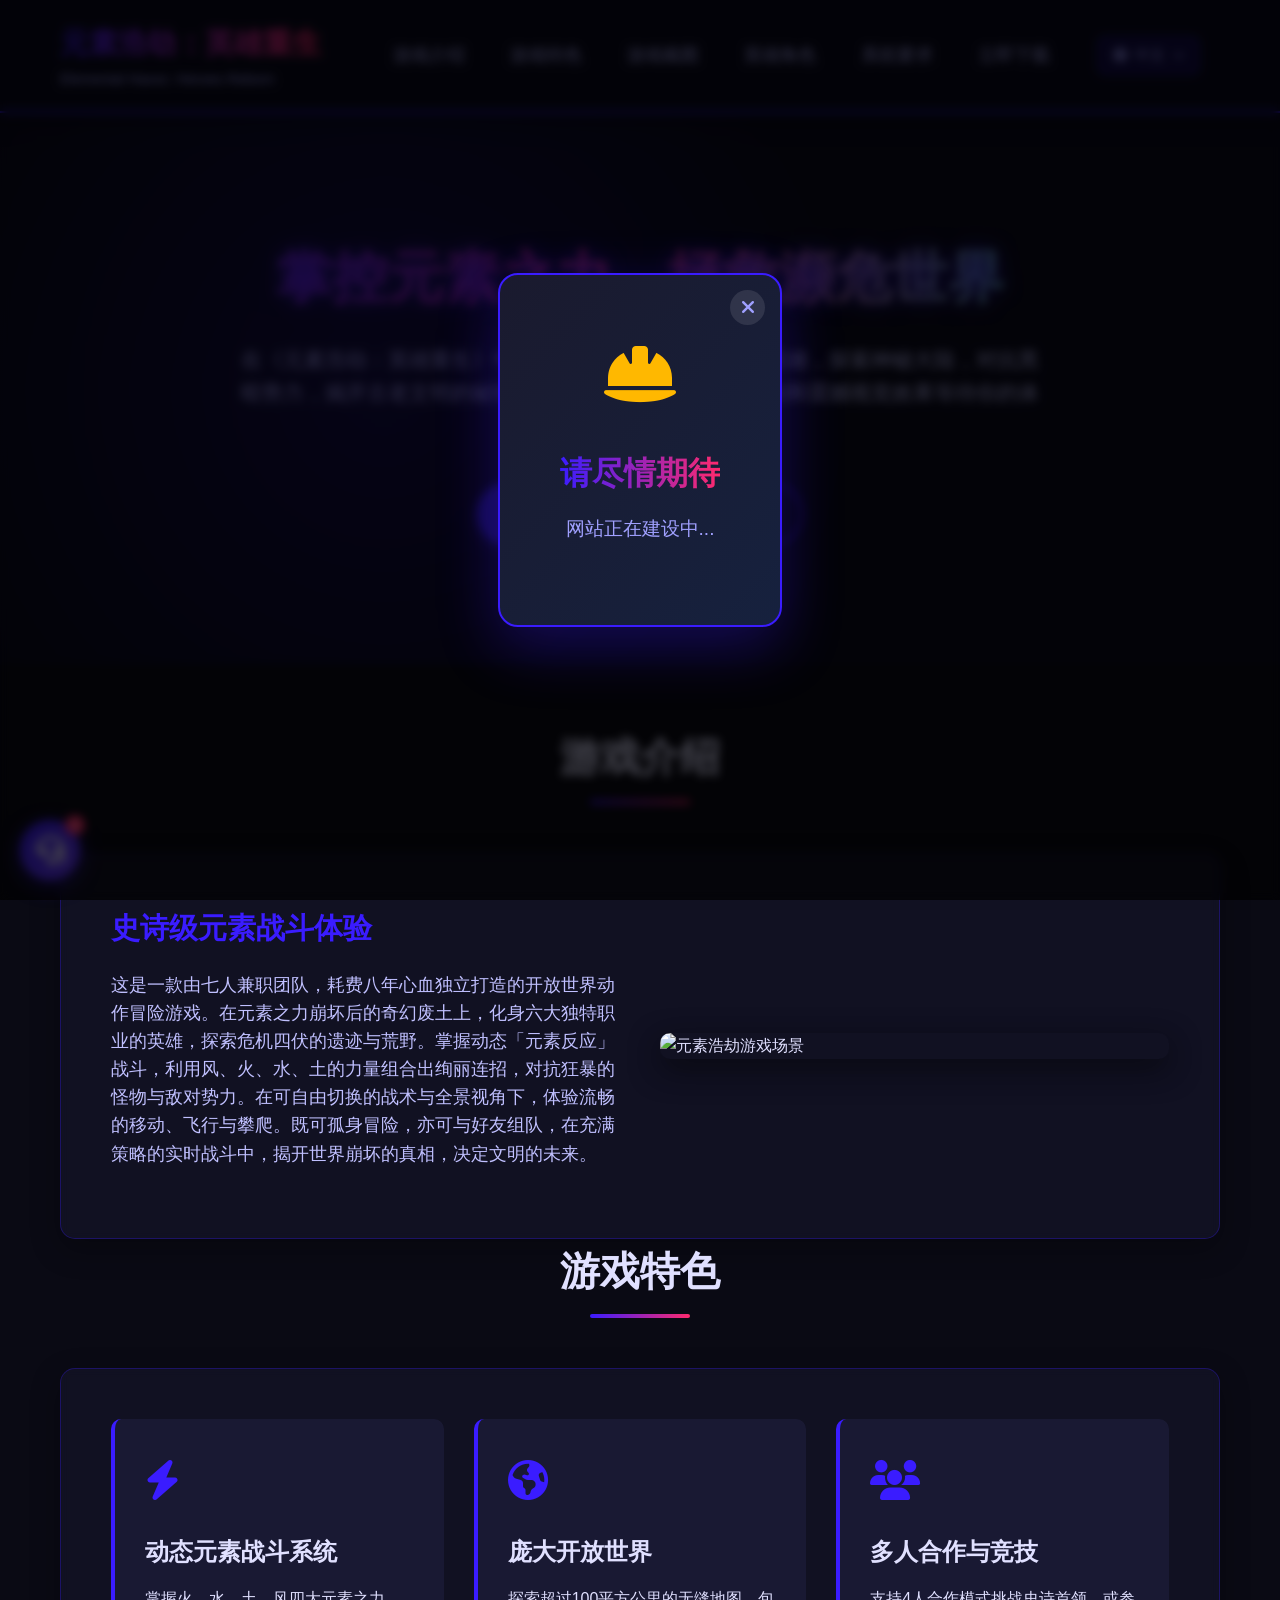
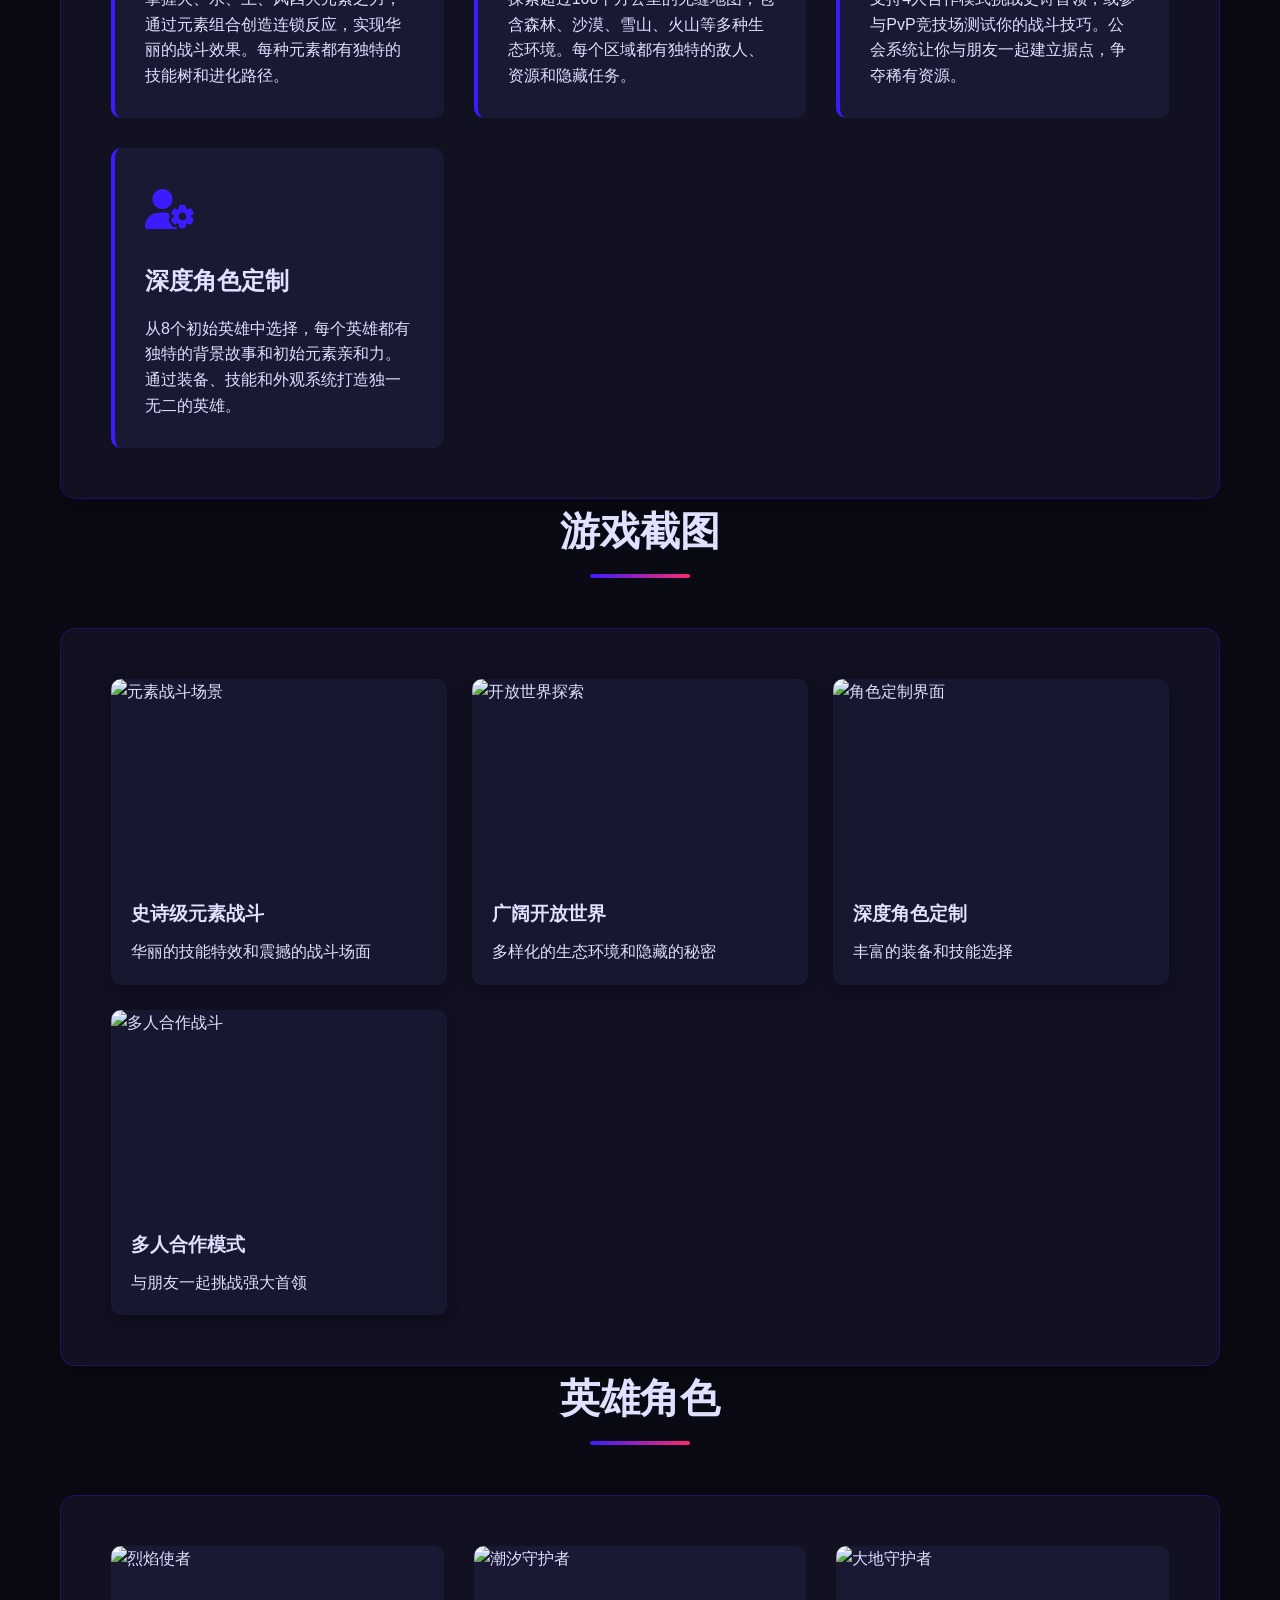
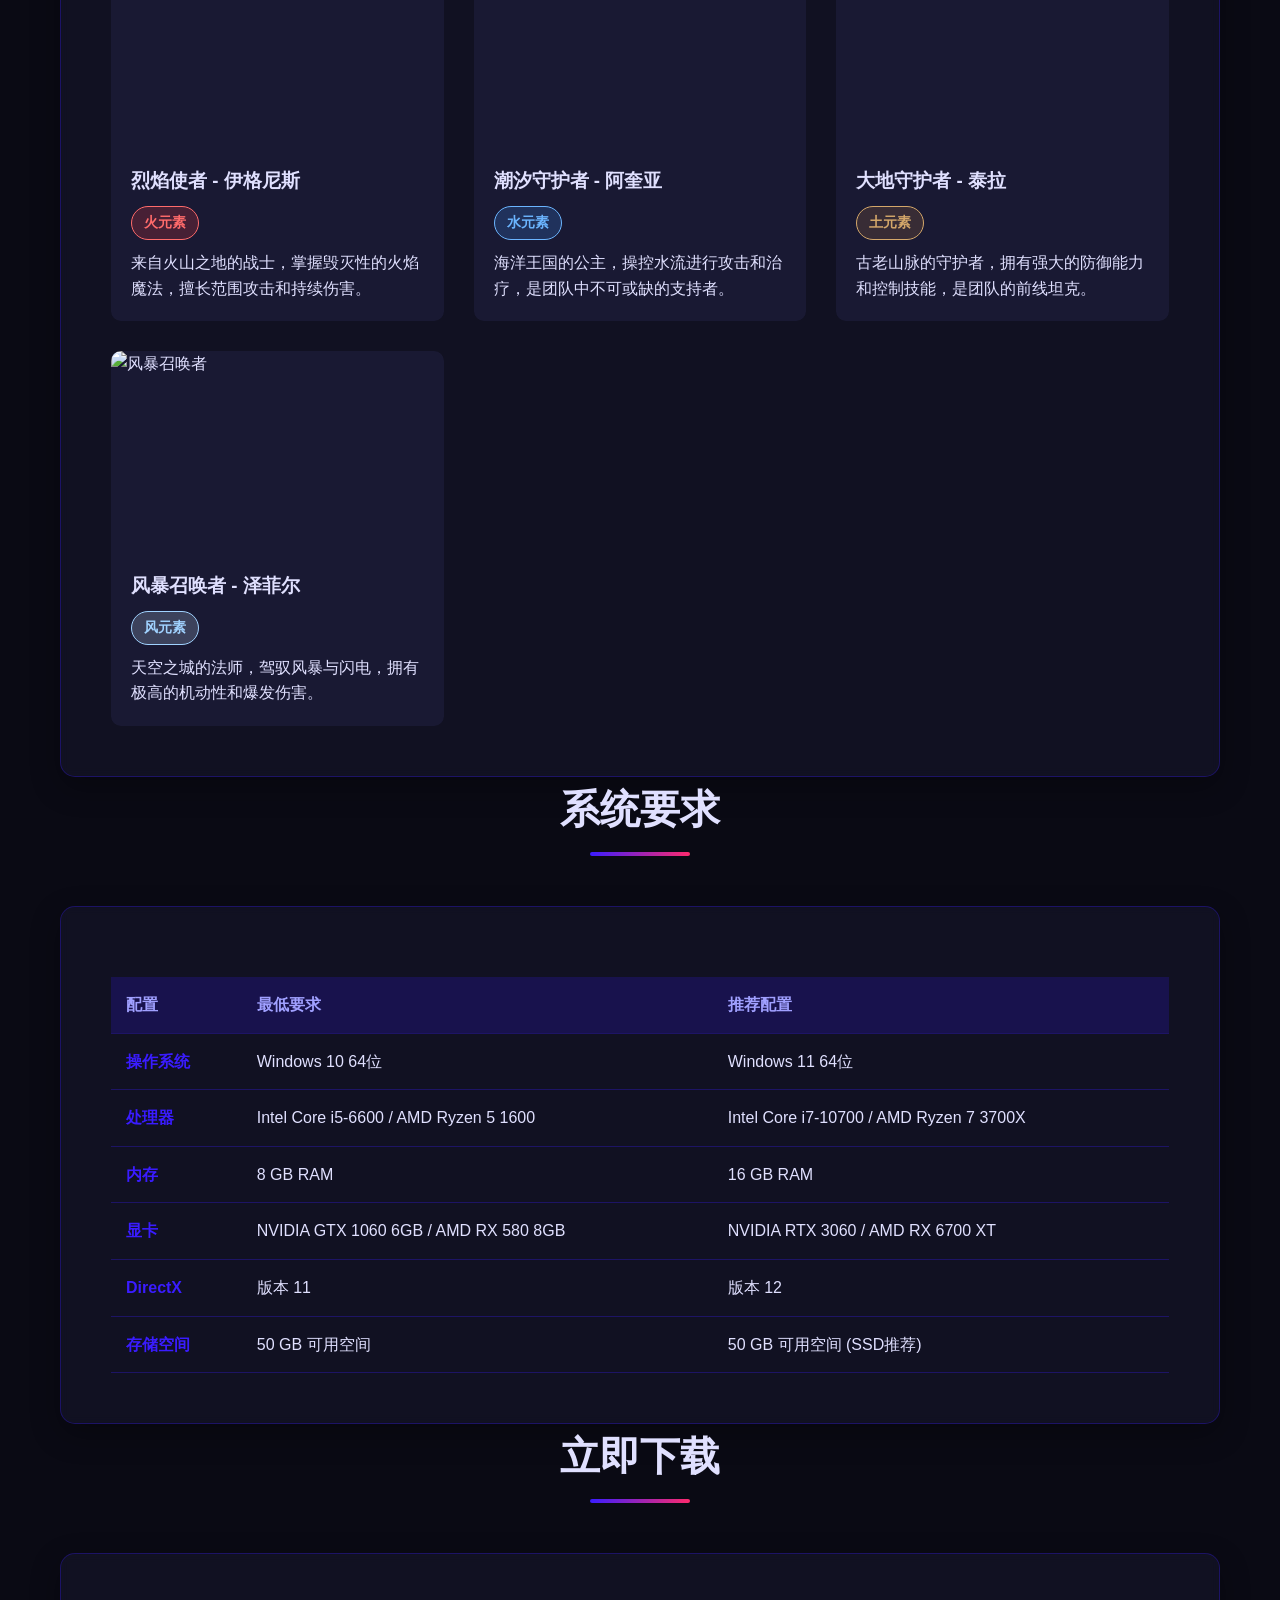
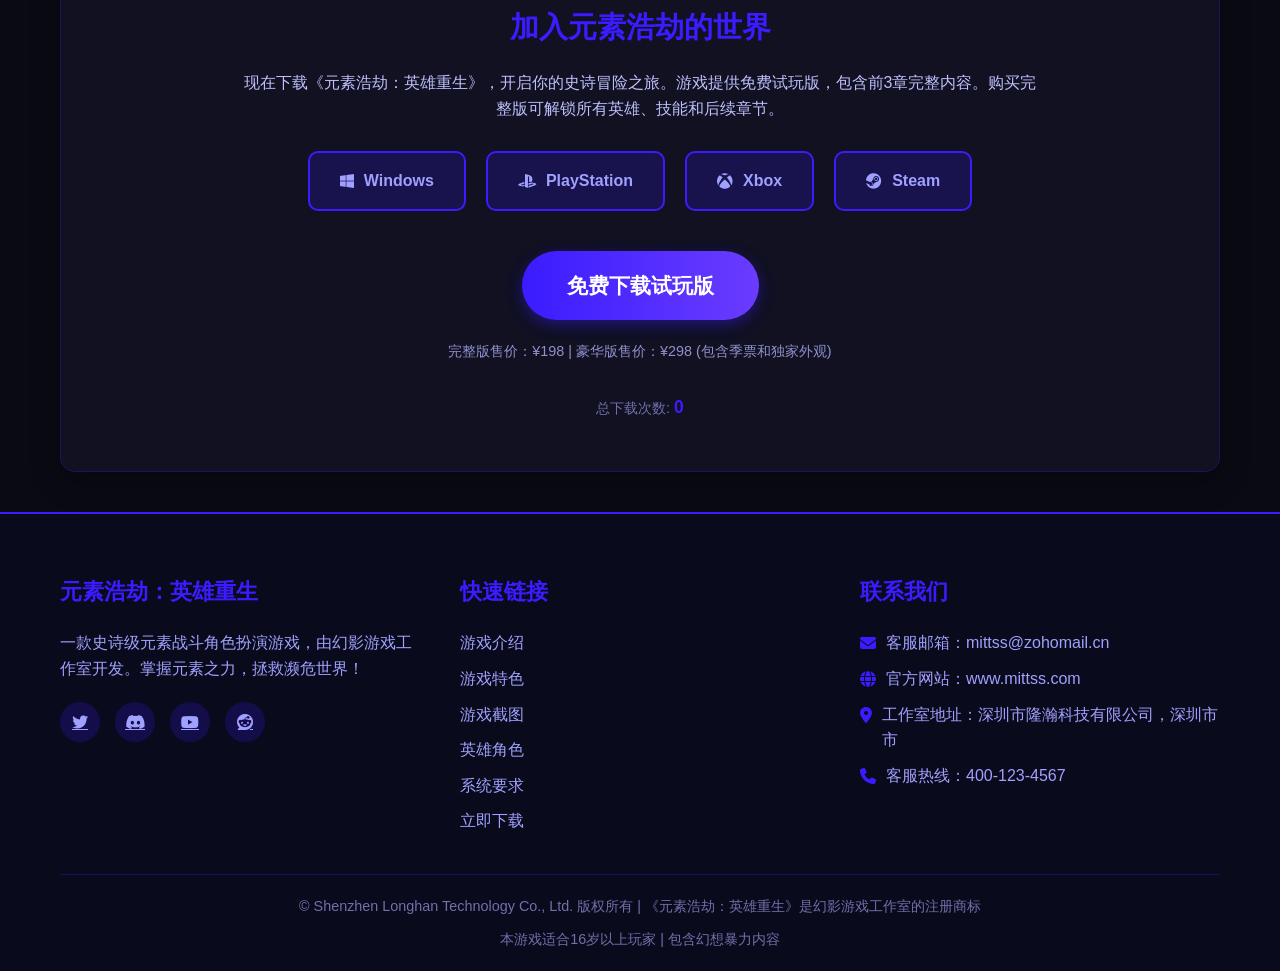
==== commit cedb878a: "Add files via upload" ====
--- a/index.html
+++ b/index.html
@@ -379,7 +379,7 @@
                 <a href="#" id="downloadBtn" class="btn btn-primary" style="font-size: 1.3rem; padding: 18px 45px;" data-i18n="download.freeBtn">免费下载试玩版</a>
                 <p style="margin-top: 20px; font-size: 0.9rem; color: #9090cc;" data-i18n="download.price">完整版售价：¥198 | 豪华版售价：¥298 (包含季票和独家外观)</p>
                 <div class="download-stats">
-                    <span data-i18n="download.downloadCount">下载次数</span>: <span id="downloadCount">0</span>
+                    <span data-i18n="download.totalDownload">总下载次数</span>: <span id="totalDownloadCount">0</span>
                 </div>
             </div>
         </div>
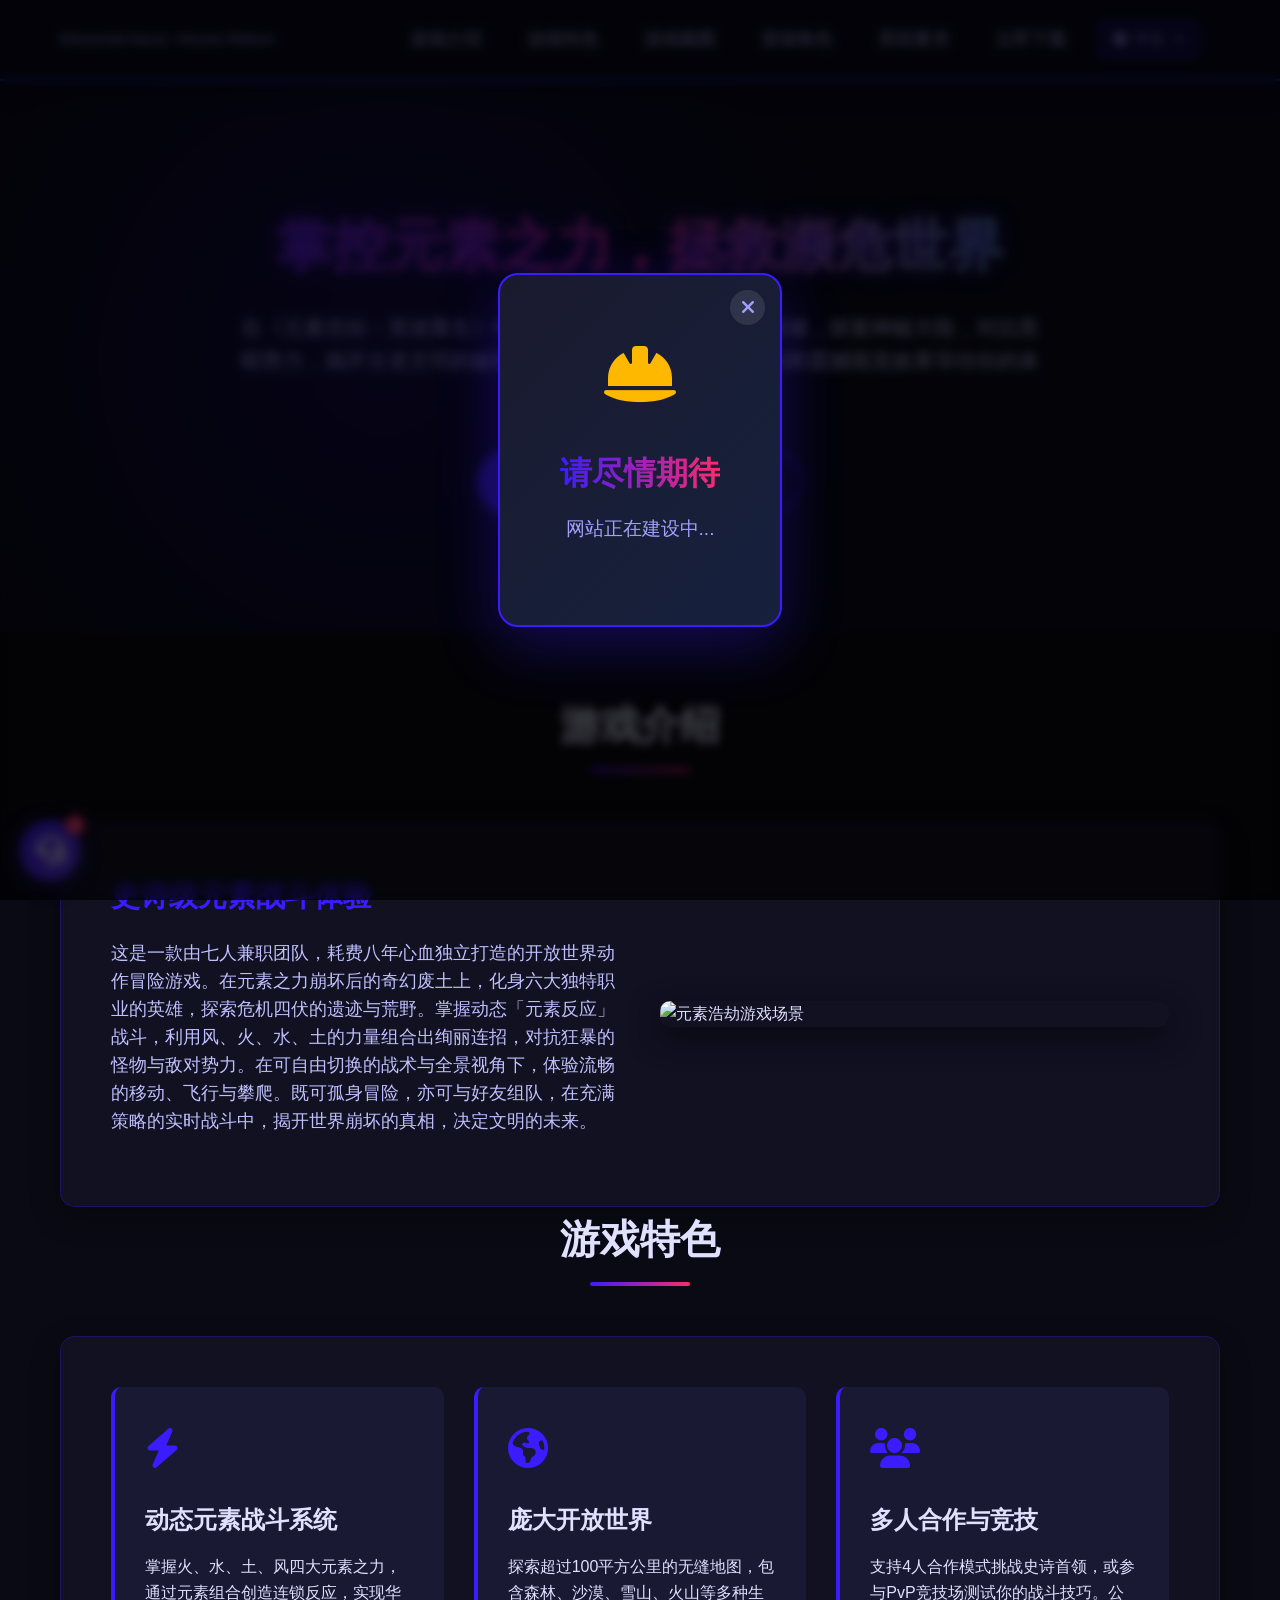
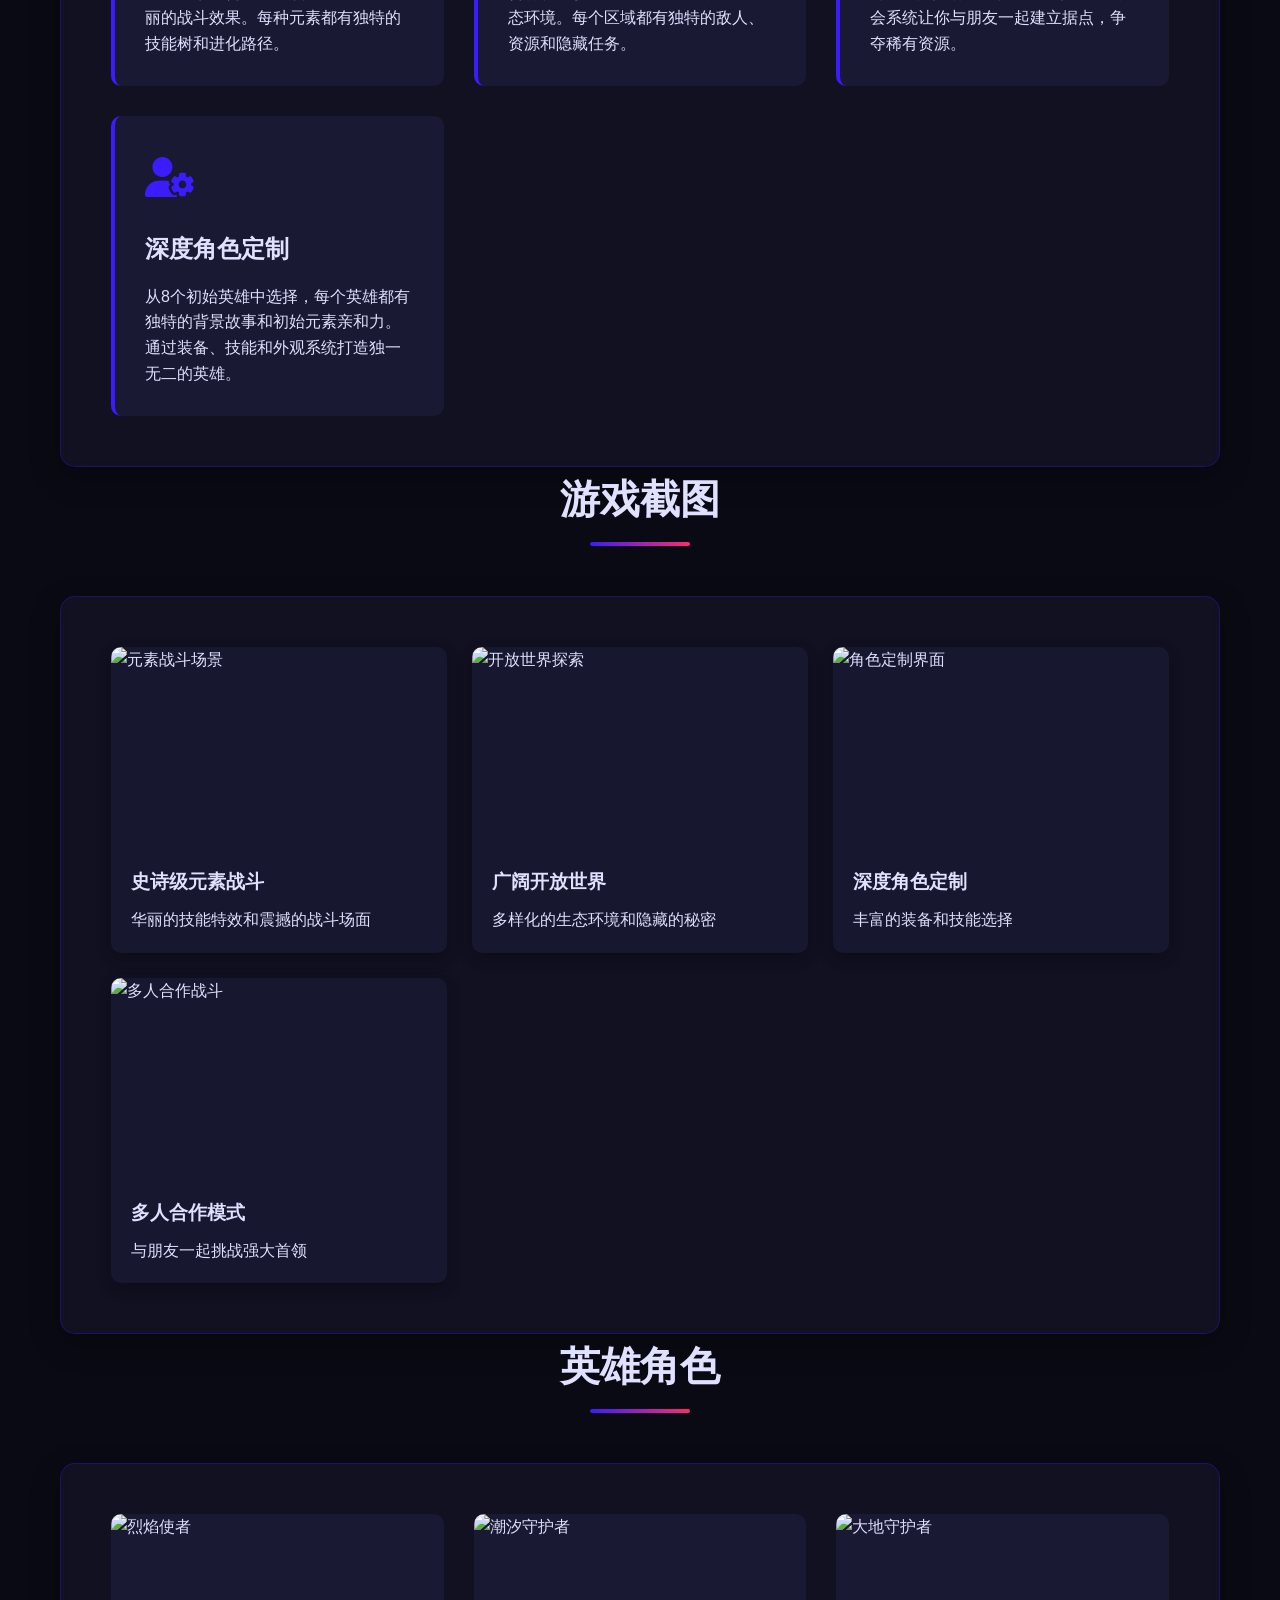
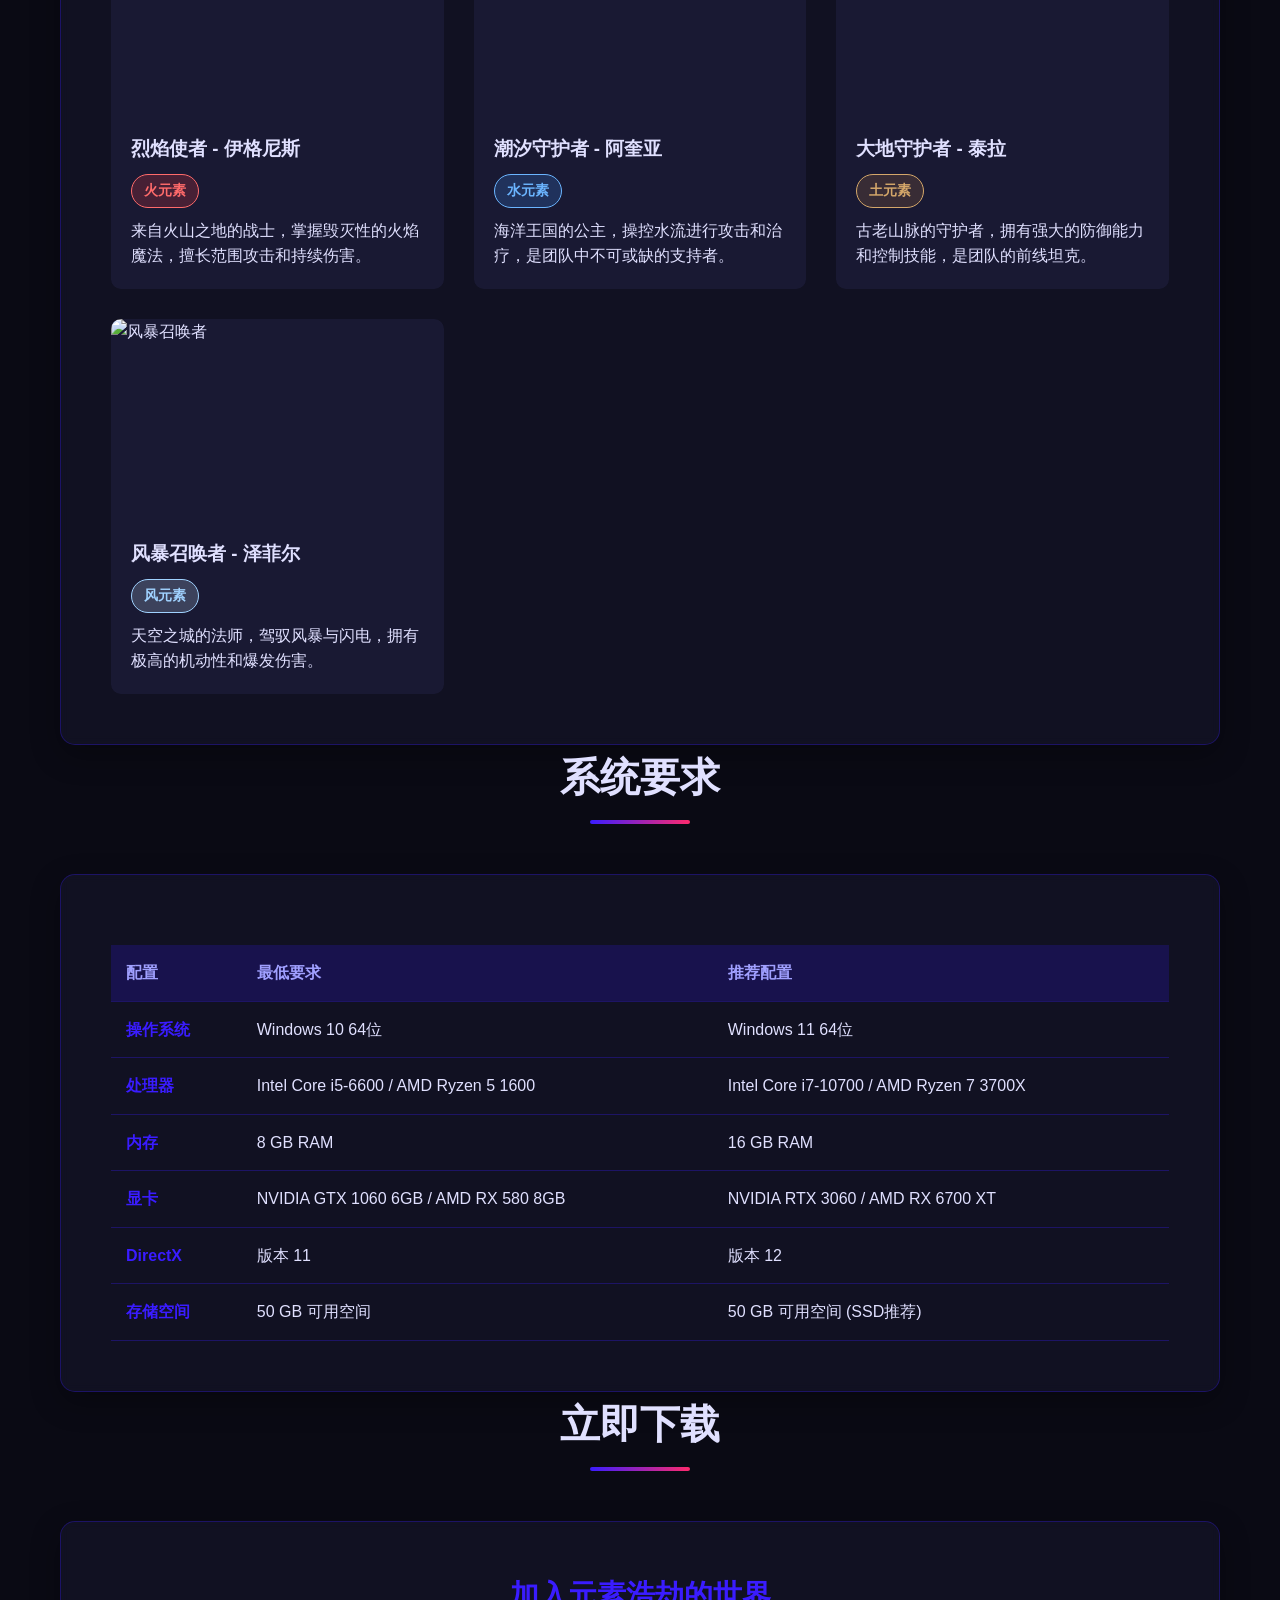
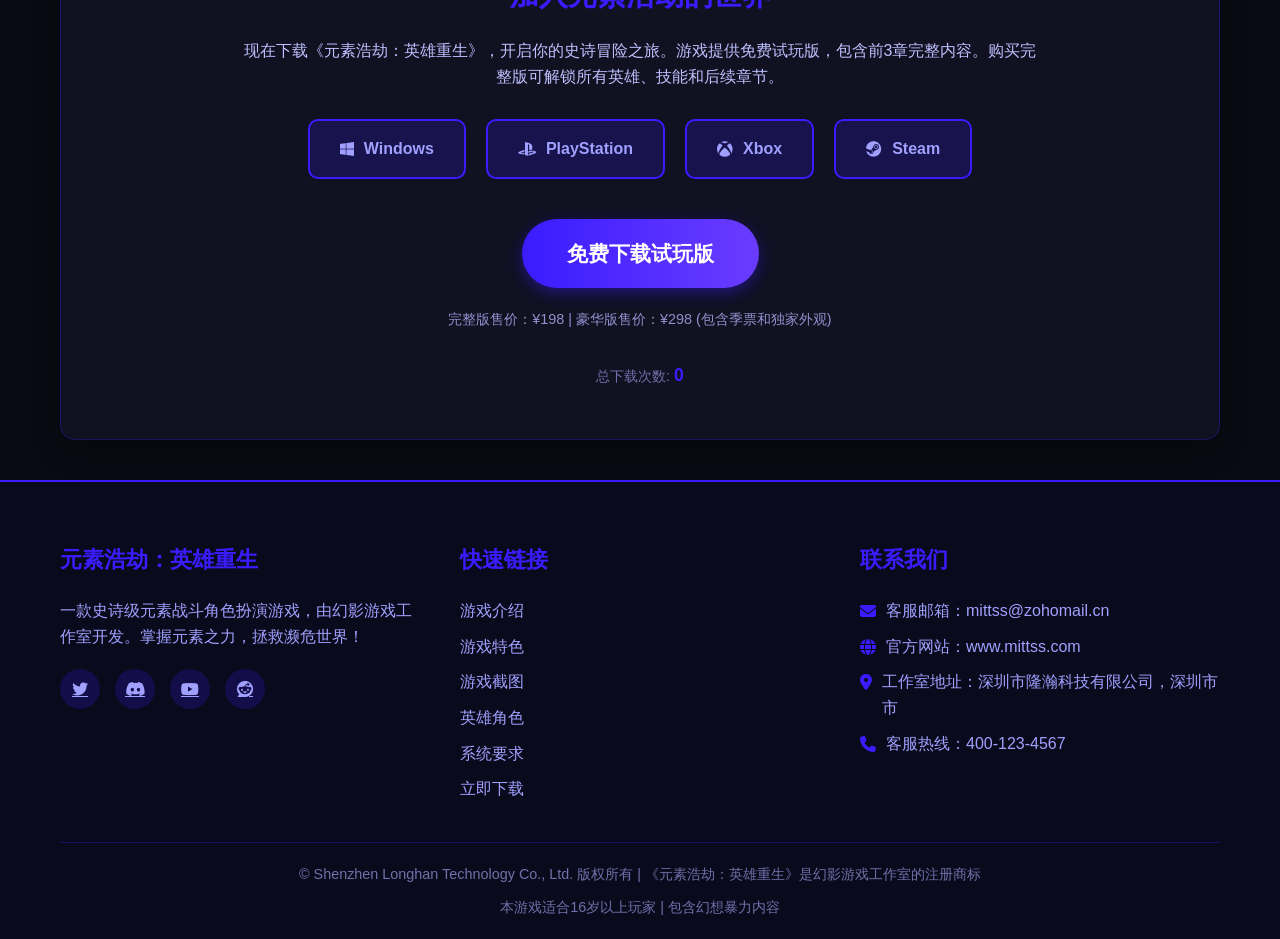
==== commit 7f1db607: "Add files via upload" ====
--- a/index.html
+++ b/index.html
@@ -31,9 +31,9 @@
             <div class="service-body">
                 <ul class="service-list">
                     <li>
-                        <a href="javascript:void(0);" onclick="startChat('游戏问题')">
-                            <i class="fas fa-gamepad"></i>
-                            <span data-i18n="service.gameQuestion">游戏问题咨询</span>
+                        <a href="javascript:void(0);" onclick="startChat('投诉与建议')">
+                            <i class="fas fa-headset"></i>
+                            <span data-i18n="service.complaint">投诉与建议</span>
                             <span class="status" data-i18n="service.statusOnline">在线</span>
                         </a>
                     </li>
@@ -58,7 +58,7 @@
                         </a>
                     </li>
                     <li>
-                        <a href="mailto:mittss@zohomail.cn">
+                        <a href="javascript:void(0);" onclick="sendEmail()">
                             <i class="fas fa-envelope"></i>
                             <span data-i18n="service.emailContact">邮件联系客服</span>
                         </a>
@@ -81,10 +81,10 @@
                 </div>
             </div>
             <div class="service-footer">
-                <a href="#" title="微信"><i class="fab fa-weixin"></i></a>
-                <a href="#" title="QQ"><i class="fab fa-qq"></i></a>
-                <a href="#" title="Discord"><i class="fab fa-discord"></i></a>
-                <a href="#" title="邮件"><i class="fas fa-envelope"></i></a>
+                <a href="#" title="Facebook"><i class="fab fa-facebook"></i></a>
+                <a href="#" title="GitHub"><i class="fab fa-github"></i></a>
+                <a href="#" title="PayPal"><i class="fab fa-paypal"></i></a>
+                <a href="javascript:sendEmail();" title="邮件"><i class="fas fa-envelope"></i></a>
                 <span class="online-status" data-i18n="service.onlineStatus">客服在线中</span>
             </div>
         </div>
@@ -96,38 +96,43 @@
     <!-- 头部区域 -->
     <header>
         <div class="container header-content">
-            <div class="logo">
-                <div class="logo-text">
-                    <h1 data-i18n="site.title">元素浩劫：英雄重生</h1>
-                    <p data-i18n="site.subtitle">Elemental Havoc: Heroes Reborn</p>
-                </div>
-            </div>
-            <nav>
-                <ul>
-                    <li><a href="#intro" data-i18n="nav.intro">游戏介绍</a></li>
-                    <li><a href="#features" data-i18n="nav.features">游戏特色</a></li>
-                    <li><a href="#screenshots" data-i18n="nav.screenshots">游戏截图</a></li>
-                    <li><a href="#characters" data-i18n="nav.characters">英雄角色</a></li>
-                    <li><a href="#requirements" data-i18n="nav.requirements">系统要求</a></li>
-                    <li><a href="#download" data-i18n="nav.download">立即下载</a></li>
-                </ul>
-            </nav>
-            <div class="language-selector">
-                <button class="lang-btn" id="langBtn">
-                    <i class="fas fa-globe"></i>
-                    <span id="currentLang">中文</span>
-                    <i class="fas fa-chevron-down"></i>
-                </button>
-                <div class="lang-dropdown" id="langDropdown">
-                    <div class="lang-option active" data-lang="zh">
-                        <span class="flag">🇨🇳</span>
-                        <span class="lang-name">简体中文</span>
-                        <i class="fas fa-check check"></i>
-                    </div>
-                    <div class="lang-option" data-lang="en">
-                        <span class="flag">🇺🇸</span>
-                        <span class="lang-name">English</span>
-                        <i class="fas fa-check check"></i>
+            <div class="header-left">
+                <div class="logo">
+                    <div class="logo-text">
+                        <p data-i18n="site.subtitle">Elemental Havoc: Heroes Reborn</p>
+                    </div>
+                </div>
+            </div>
+            <div class="header-center">
+                <nav>
+                    <ul>
+                        <li><a href="#intro" data-i18n="nav.intro">游戏介绍</a></li>
+                        <li><a href="#features" data-i18n="nav.features">游戏特色</a></li>
+                        <li><a href="#screenshots" data-i18n="nav.screenshots">游戏截图</a></li>
+                        <li><a href="#characters" data-i18n="nav.characters">英雄角色</a></li>
+                        <li><a href="#requirements" data-i18n="nav.requirements">系统要求</a></li>
+                        <li><a href="#download" data-i18n="nav.download">立即下载</a></li>
+                    </ul>
+                </nav>
+            </div>
+            <div class="header-right">
+                <div class="language-selector">
+                    <button class="lang-btn" id="langBtn">
+                        <i class="fas fa-globe"></i>
+                        <span id="currentLang">中文</span>
+                        <i class="fas fa-chevron-down"></i>
+                    </button>
+                    <div class="lang-dropdown" id="langDropdown">
+                        <div class="lang-option active" data-lang="zh">
+                            <span class="flag">🇨🇳</span>
+                            <span class="lang-name">简体中文</span>
+                            <i class="fas fa-check check"></i>
+                        </div>
+                        <div class="lang-option" data-lang="en">
+                            <span class="flag">🇺🇸</span>
+                            <span class="lang-name">English</span>
+                            <i class="fas fa-check check"></i>
+                        </div>
                     </div>
                 </div>
             </div>
--- a/css/style.css
+++ b/css/style.css
@@ -35,6 +35,31 @@
             display: flex;
             justify-content: space-between;
             align-items: center;
+            gap: 20px;
+        }
+        
+        .header-left {
+            flex: 1;
+        }
+        
+        .header-center {
+            display: flex;
+            gap: 15px;
+            justify-content: center;
+        }
+        
+        .placeholder-box {
+            width: 80px;
+            height: 40px;
+            background: rgba(58, 28, 255, 0.2);
+            border: 1px dashed rgba(58, 28, 255, 0.5);
+            border-radius: 8px;
+        }
+        
+        .header-right {
+            display: flex;
+            align-items: center;
+            gap: 20px;
         }
         
         .logo {
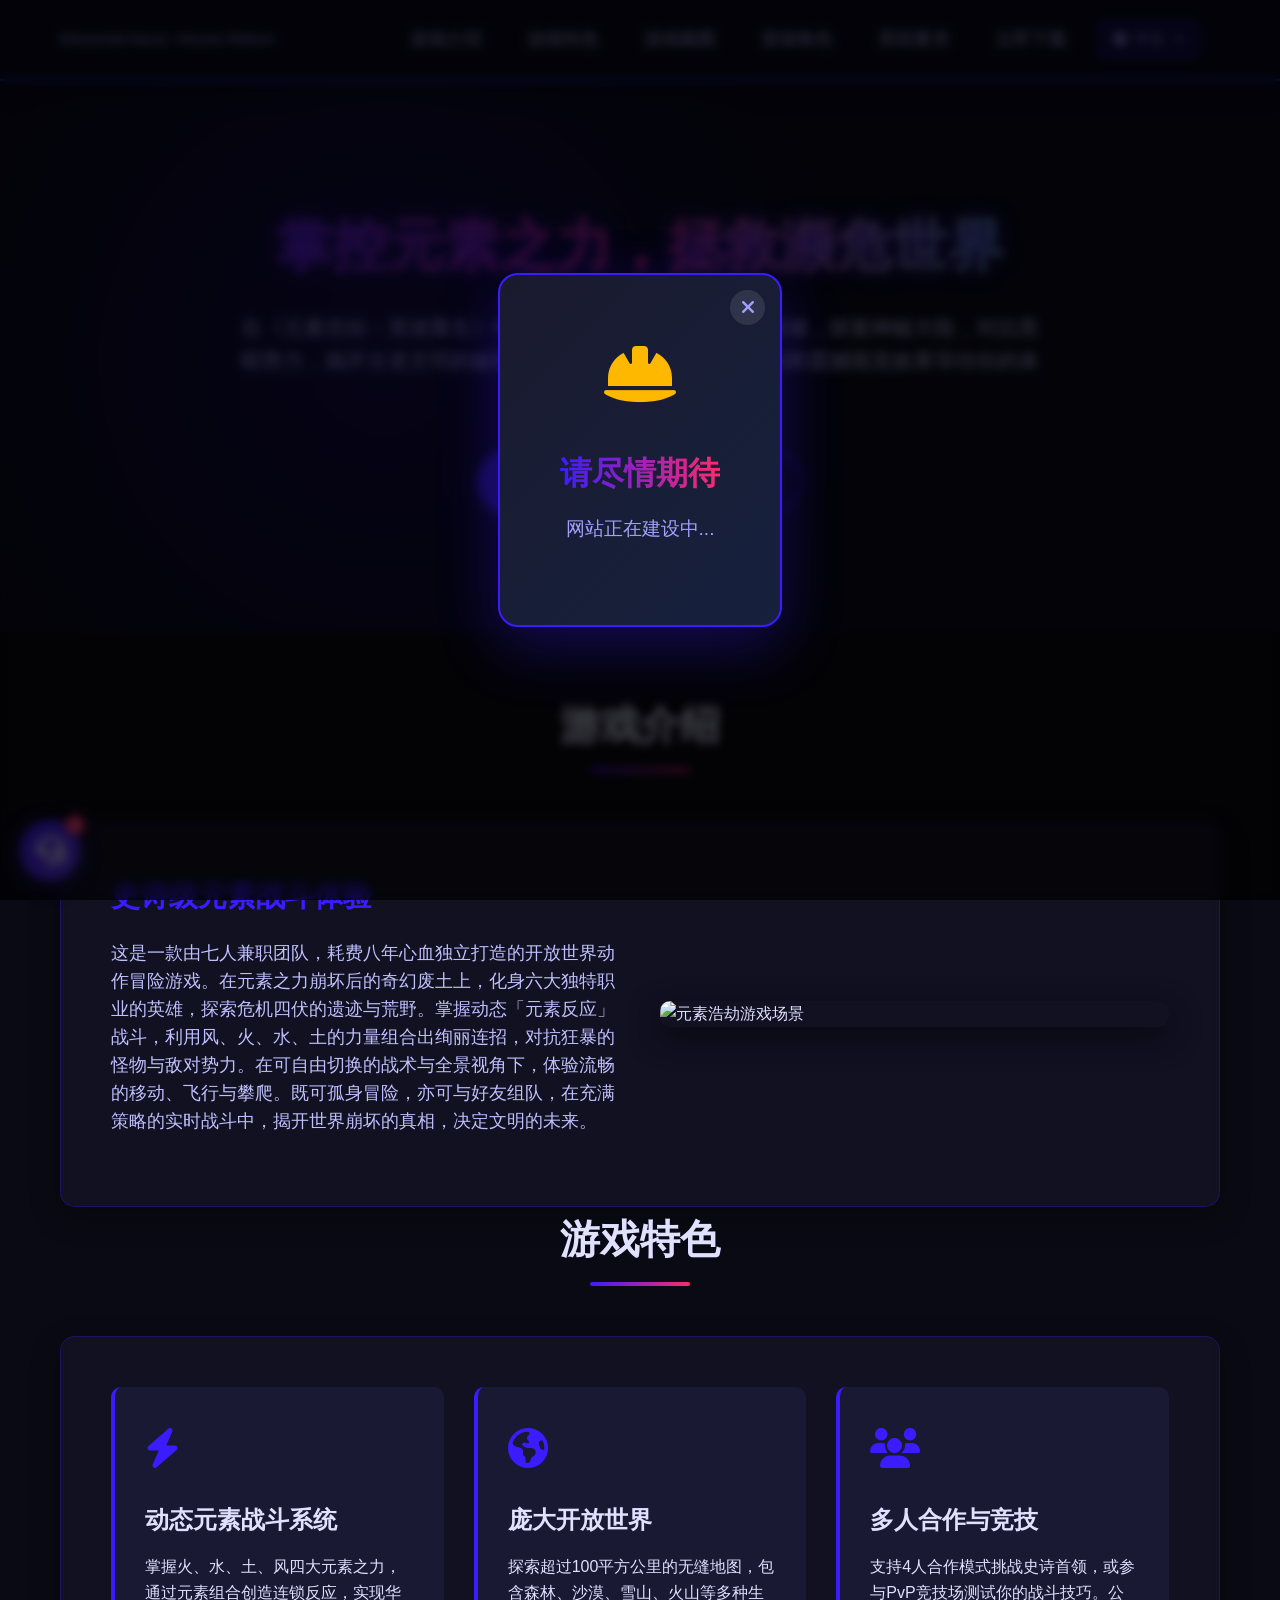
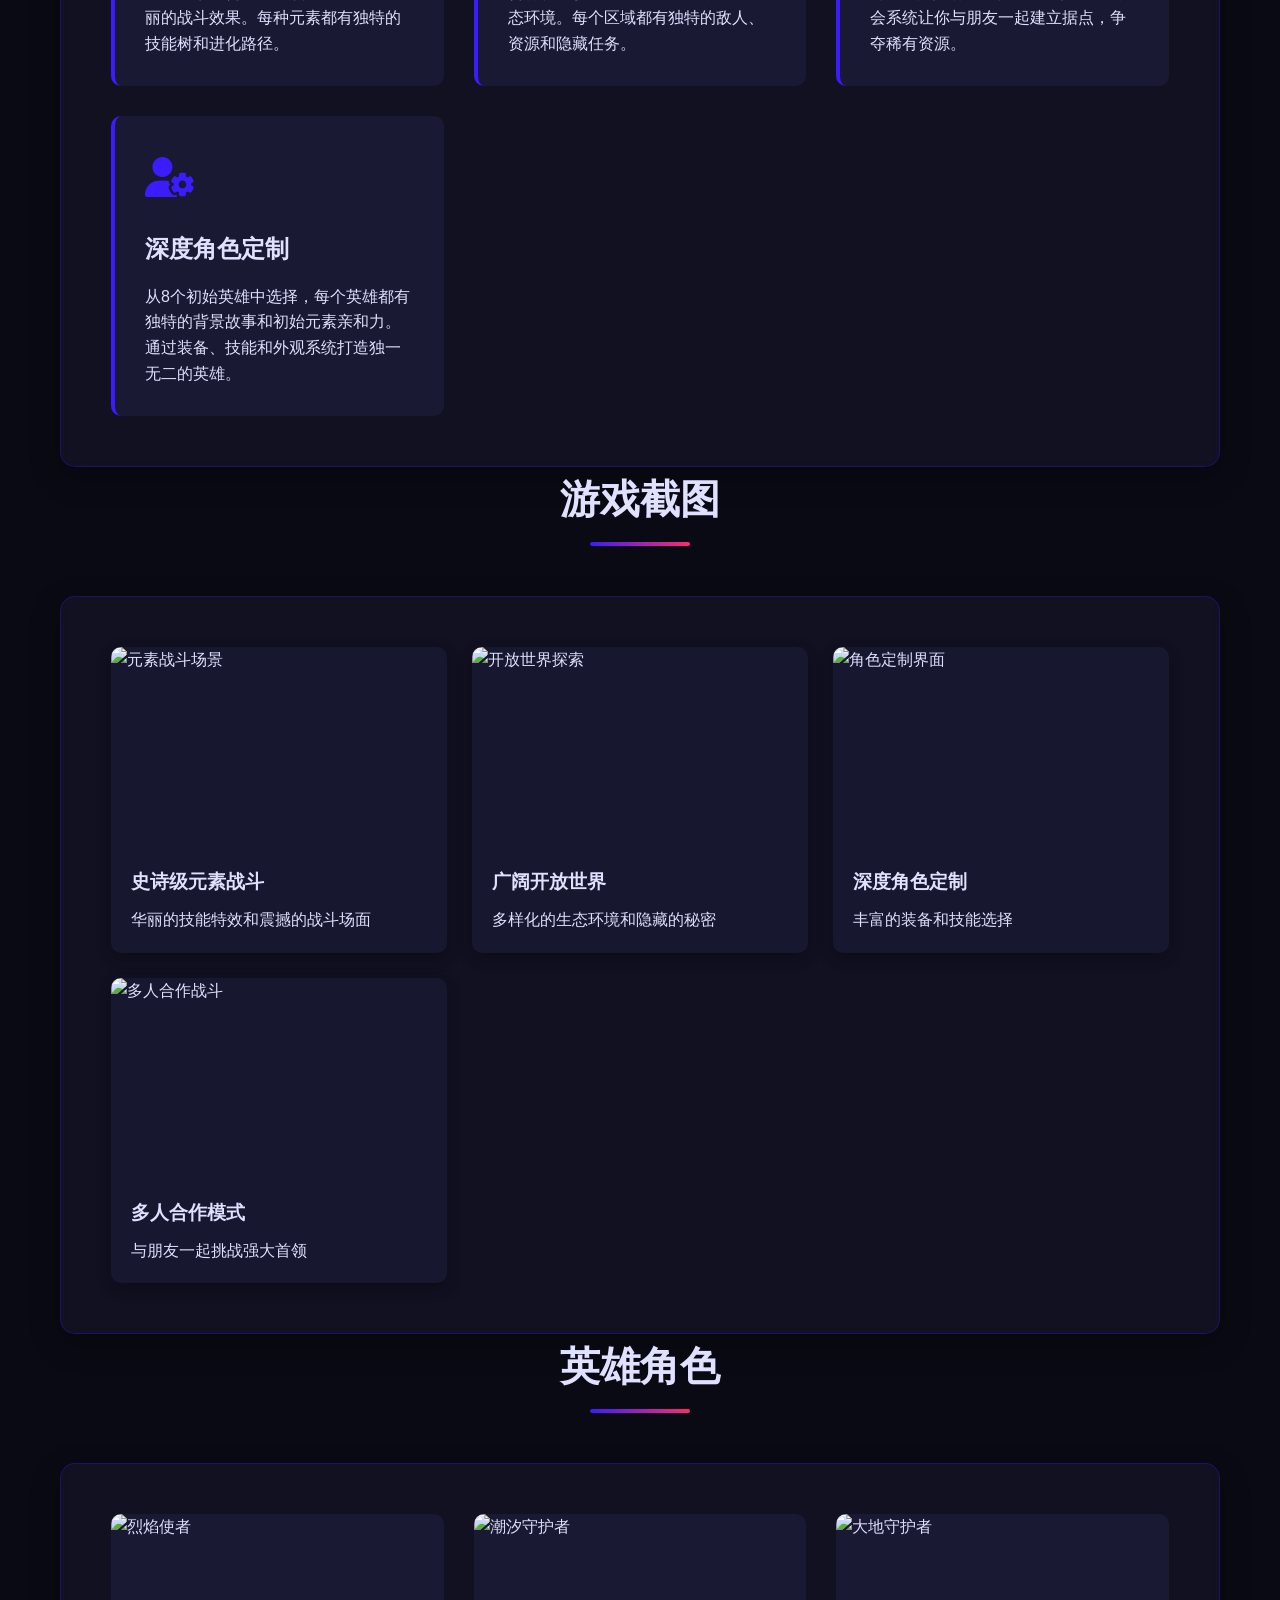
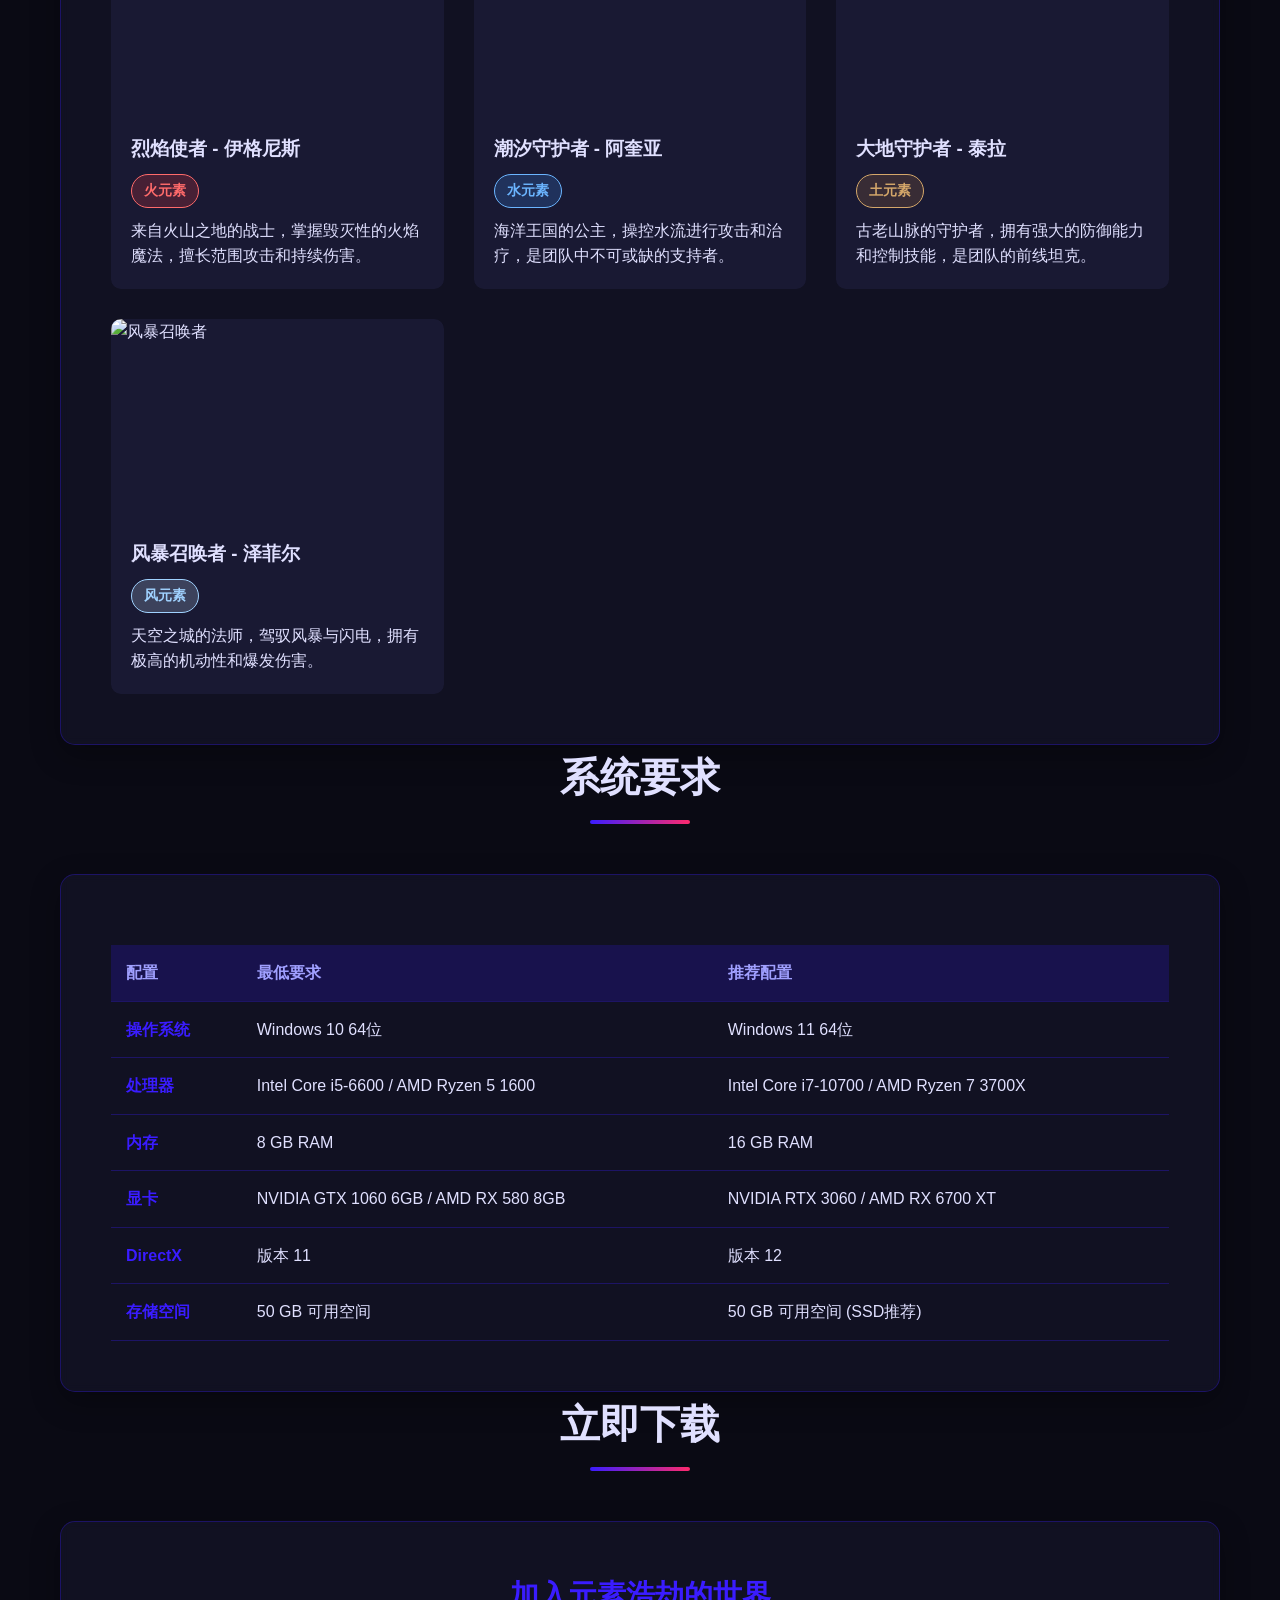
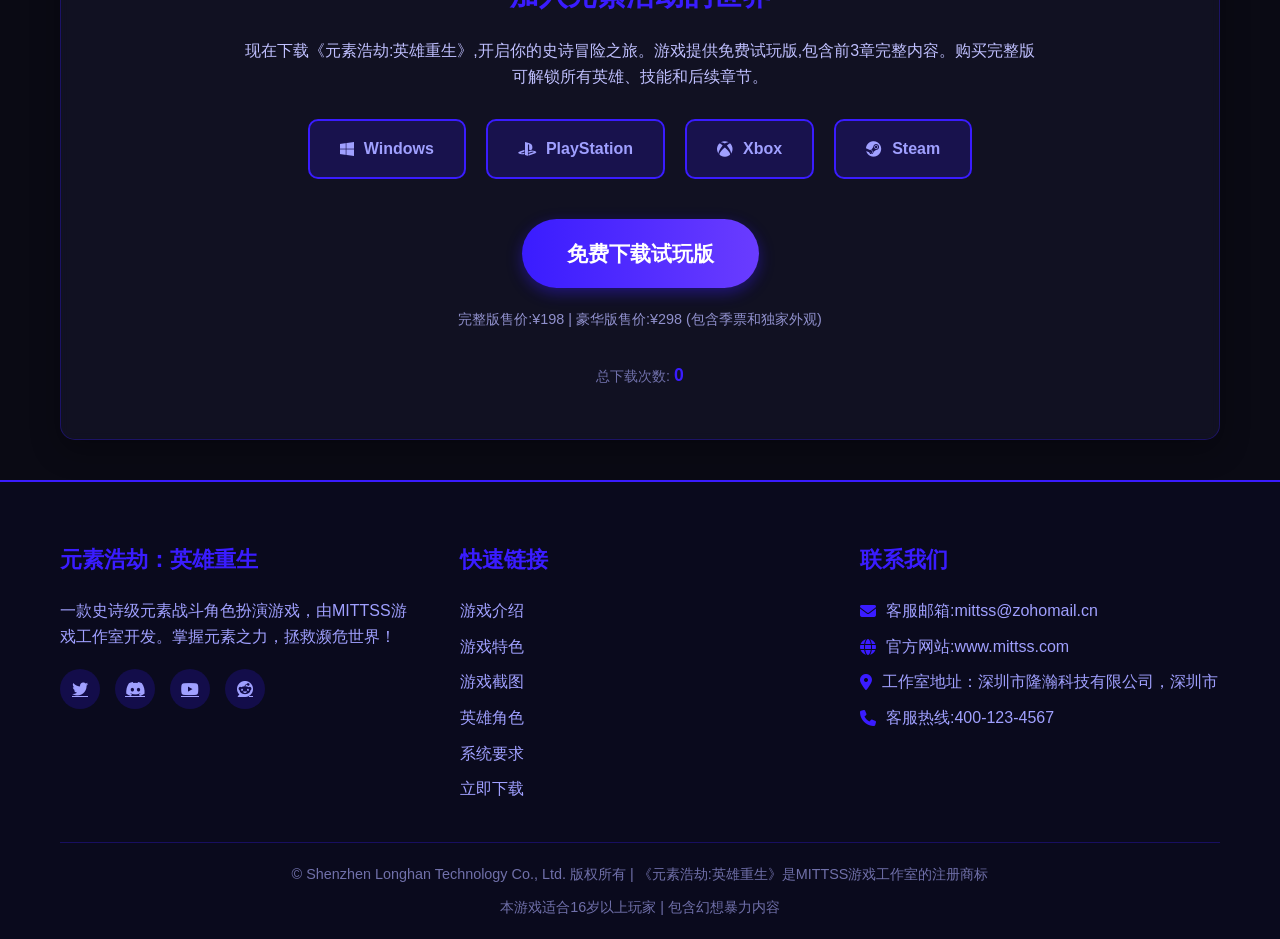
==== commit eaae4d22: "Add files via upload" ====
--- a/index.html
+++ b/index.html
@@ -66,7 +66,7 @@
                     <li>
                         <a href="tel:400-123-4567">
                             <i class="fas fa-phone-alt"></i>
-                            <span data-i18n="service.phoneContact">电话客服：400-123-4567</span>
+                            <span data-i18n="service.phoneContact">电话客服:400-123-4567</span>
                         </a>
                     </li>
                 </ul>
@@ -188,21 +188,21 @@
                         <i class="fas fa-globe-americas"></i>
                     </div>
                     <h3 data-i18n="features.items.1.title">庞大开放世界</h3>
-                    <p data-i18n="features.items.1.description">探索超过100平方公里的无缝地图，包含森林、沙漠、雪山、火山等多种生态环境。每个区域都有独特的敌人、资源和隐藏任务。</p>
+                    <p data-i18n="features.items.1.description">探索超过100平方公里的无缝地图,包含森林、沙漠、雪山、火山等多种生态环境。每个区域都有独特的敌人、资源和隐藏任务。</p>
                 </div>
                 <div class="feature-card">
                     <div class="feature-icon">
                         <i class="fas fa-users"></i>
                     </div>
                     <h3 data-i18n="features.items.2.title">多人合作与竞技</h3>
-                    <p data-i18n="features.items.2.description">支持4人合作模式挑战史诗首领，或参与PvP竞技场测试你的战斗技巧。公会系统让你与朋友一起建立据点，争夺稀有资源。</p>
+                    <p data-i18n="features.items.2.description">支持4人合作模式挑战史诗首领,或参与PvP竞技场测试你的战斗技巧。公会系统让你与朋友一起建立据点，争夺稀有资源。</p>
                 </div>
                 <div class="feature-card">
                     <div class="feature-icon">
                         <i class="fas fa-user-cog"></i>
                     </div>
                     <h3 data-i18n="features.items.3.title">深度角色定制</h3>
-                    <p data-i18n="features.items.3.description">从8个初始英雄中选择，每个英雄都有独特的背景故事和初始元素亲和力。通过装备、技能和外观系统打造独一无二的英雄。</p>
+                    <p data-i18n="features.items.3.description">从8个初始英雄中选择,每个英雄都有独特的背景故事和初始元素亲和力。通过装备、技能和外观系统打造独一无二的英雄。</p>
                 </div>
             </div>
         </div>
@@ -364,7 +364,7 @@
         <div class="download">
             <div class="download-content">
                 <h3 data-i18n="download.subtitle">加入元素浩劫的世界</h3>
-                <p data-i18n="download.description">现在下载《元素浩劫：英雄重生》，开启你的史诗冒险之旅。游戏提供免费试玩版，包含前3章完整内容。购买完整版可解锁所有英雄、技能和后续章节。</p>
+                <p data-i18n="download.description">现在下载《元素浩劫：英雄重生》,开启你的史诗冒险之旅。游戏提供免费试玩版,包含前3章完整内容。购买完整版可解锁所有英雄、技能和后续章节。</p>
                 
                 <div class="platforms">
                     <div class="platform-btn">
@@ -382,7 +382,7 @@
                 </div>
                 
                 <a href="#" id="downloadBtn" class="btn btn-primary" style="font-size: 1.3rem; padding: 18px 45px;" data-i18n="download.freeBtn">免费下载试玩版</a>
-                <p style="margin-top: 20px; font-size: 0.9rem; color: #9090cc;" data-i18n="download.price">完整版售价：¥198 | 豪华版售价：¥298 (包含季票和独家外观)</p>
+                <p style="margin-top: 20px; font-size: 0.9rem; color: #9090cc;" data-i18n="download.price">完整版售价:¥198 | 豪华版售价:¥298 (包含季票和独家外观)</p>
                 <div class="download-stats">
                     <span data-i18n="download.totalDownload">总下载次数</span>: <span id="totalDownloadCount">0</span>
                 </div>
@@ -418,15 +418,15 @@
                 <div class="footer-column">
                     <h3 data-i18n="footer.contact">联系我们</h3>
                     <ul class="contact-info">
-                        <li><i class="fas fa-envelope"></i> <span data-i18n="footer.contactEmail">客服邮箱：mittss@zohomail.cn</span></li>
-                        <li><i class="fas fa-globe"></i> <span data-i18n="footer.contactWebsite">官方网站：www.mittss.com</span></li>
-                        <li><i class="fas fa-map-marker-alt"></i> <span data-i18n="footer.contactAddress">工作室地址：深圳市隆瀚科技有限公司，深圳市市</span></li>
-                        <li><i class="fas fa-phone"></i> <span data-i18n="footer.contactPhone">客服热线：400-123-4567</span></li>
+                        <li><i class="fas fa-envelope"></i> <span data-i18n="footer.contactEmail">客服邮箱:mittss@zohomail.cn</span></li>
+                        <li><i class="fas fa-globe"></i> <span data-i18n="footer.contactWebsite">官方网站:www.mittss.com</span></li>
+                        <li><i class="fas fa-map-marker-alt"></i> <span data-i18n="footer.contactAddress">工作室地址：深圳市隆瀚科技有限公司，深圳市</span></li>
+                        <li><i class="fas fa-phone"></i> <span data-i18n="footer.contactPhone">客服热线:400-123-4567</span></li>
                     </ul>
                 </div>
             </div>
             <div class="copyright">
-                <p data-i18n="footer.copyright">© Shenzhen Longhan Technology Co., Ltd. 版权所有 | 《元素浩劫：英雄重生》是幻影游戏工作室的注册商标</p>
+                <p data-i18n="footer.copyright">© Shenzhen Longhan Technology Co., Ltd. 版权所有 | 《元素浩劫:英雄重生》是幻影MITTSS工作室的注册商标</p>
                 <p style="margin-top: 10px;" data-i18n="footer.copyrightNote">本游戏适合16岁以上玩家 | 包含幻想暴力内容</p>
             </div>
         </div>
--- a/css/style.css
+++ b/css/style.css
@@ -613,22 +613,67 @@
             }
         }
         
+        @media (max-width: 992px) {
+            .header-content {
+                flex-wrap: wrap;
+                justify-content: center;
+                gap: 15px;
+            }
+            
+            .header-left {
+                width: 100%;
+                display: flex;
+                justify-content: center;
+            }
+            
+            .logo-text p {
+                font-size: 0.8rem;
+            }
+            
+            .header-center {
+                width: 100%;
+            }
+            
+            .header-center nav ul {
+                flex-wrap: wrap;
+                justify-content: center;
+                gap: 8px;
+                padding: 0 10px;
+            }
+            
+            .header-center nav ul li {
+                margin: 0;
+            }
+            
+            .header-center nav ul li a {
+                font-size: 0.8rem;
+                padding: 4px 6px;
+                white-space: nowrap;
+            }
+            
+            .header-right {
+                width: 100%;
+                justify-content: center;
+            }
+        }
+        
+        @media (max-width: 576px) {
+            .header-center nav ul {
+                gap: 5px;
+            }
+            
+            .header-center nav ul li a {
+                font-size: 0.75rem;
+                padding: 3px 5px;
+            }
+            
+            .lang-btn {
+                font-size: 0.85rem;
+                padding: 6px 10px;
+            }
+        }
+        
         @media (max-width: 768px) {
-            .header-content {
-                flex-direction: column;
-                text-align: center;
-                gap: 20px;
-            }
-            
-            nav ul {
-                justify-content: center;
-                flex-wrap: wrap;
-            }
-            
-            nav ul li {
-                margin: 0 10px 5px;
-            }
-            
             .hero h2 {
                 font-size: 2.2rem;
             }
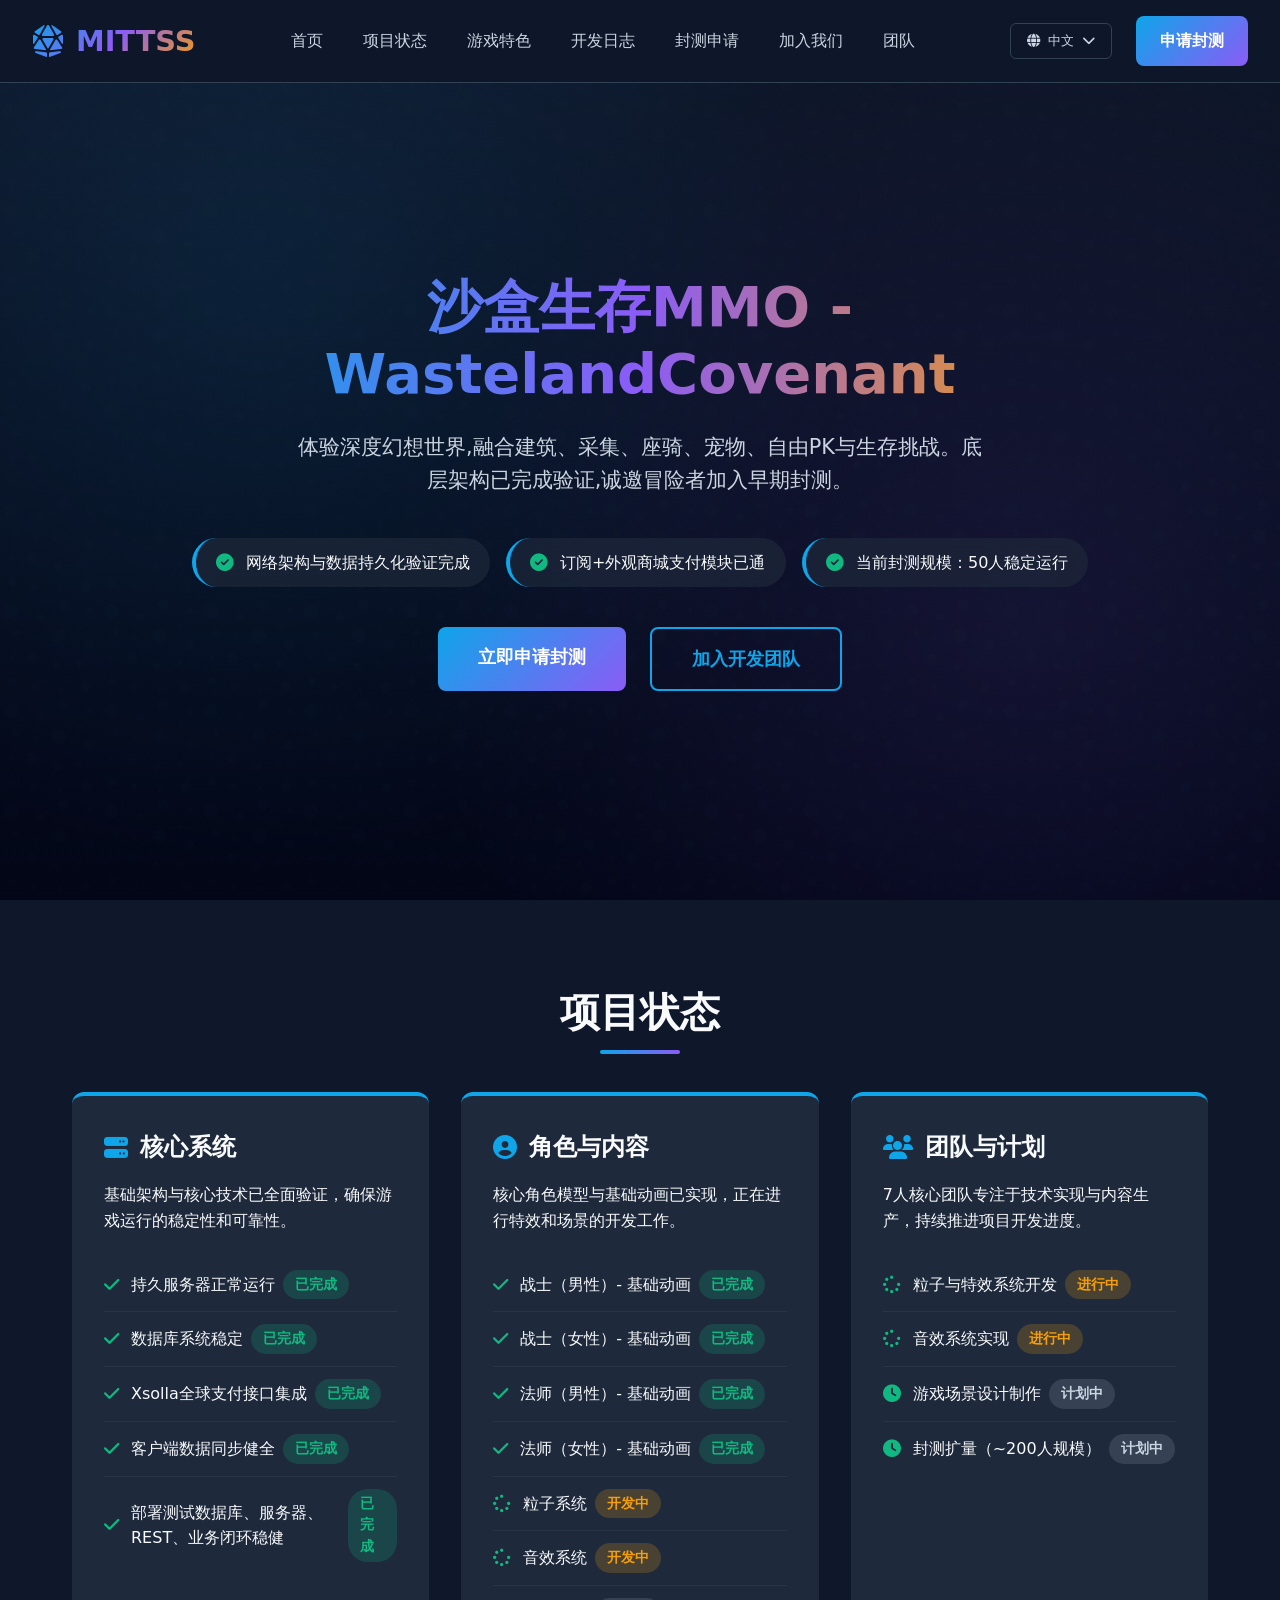
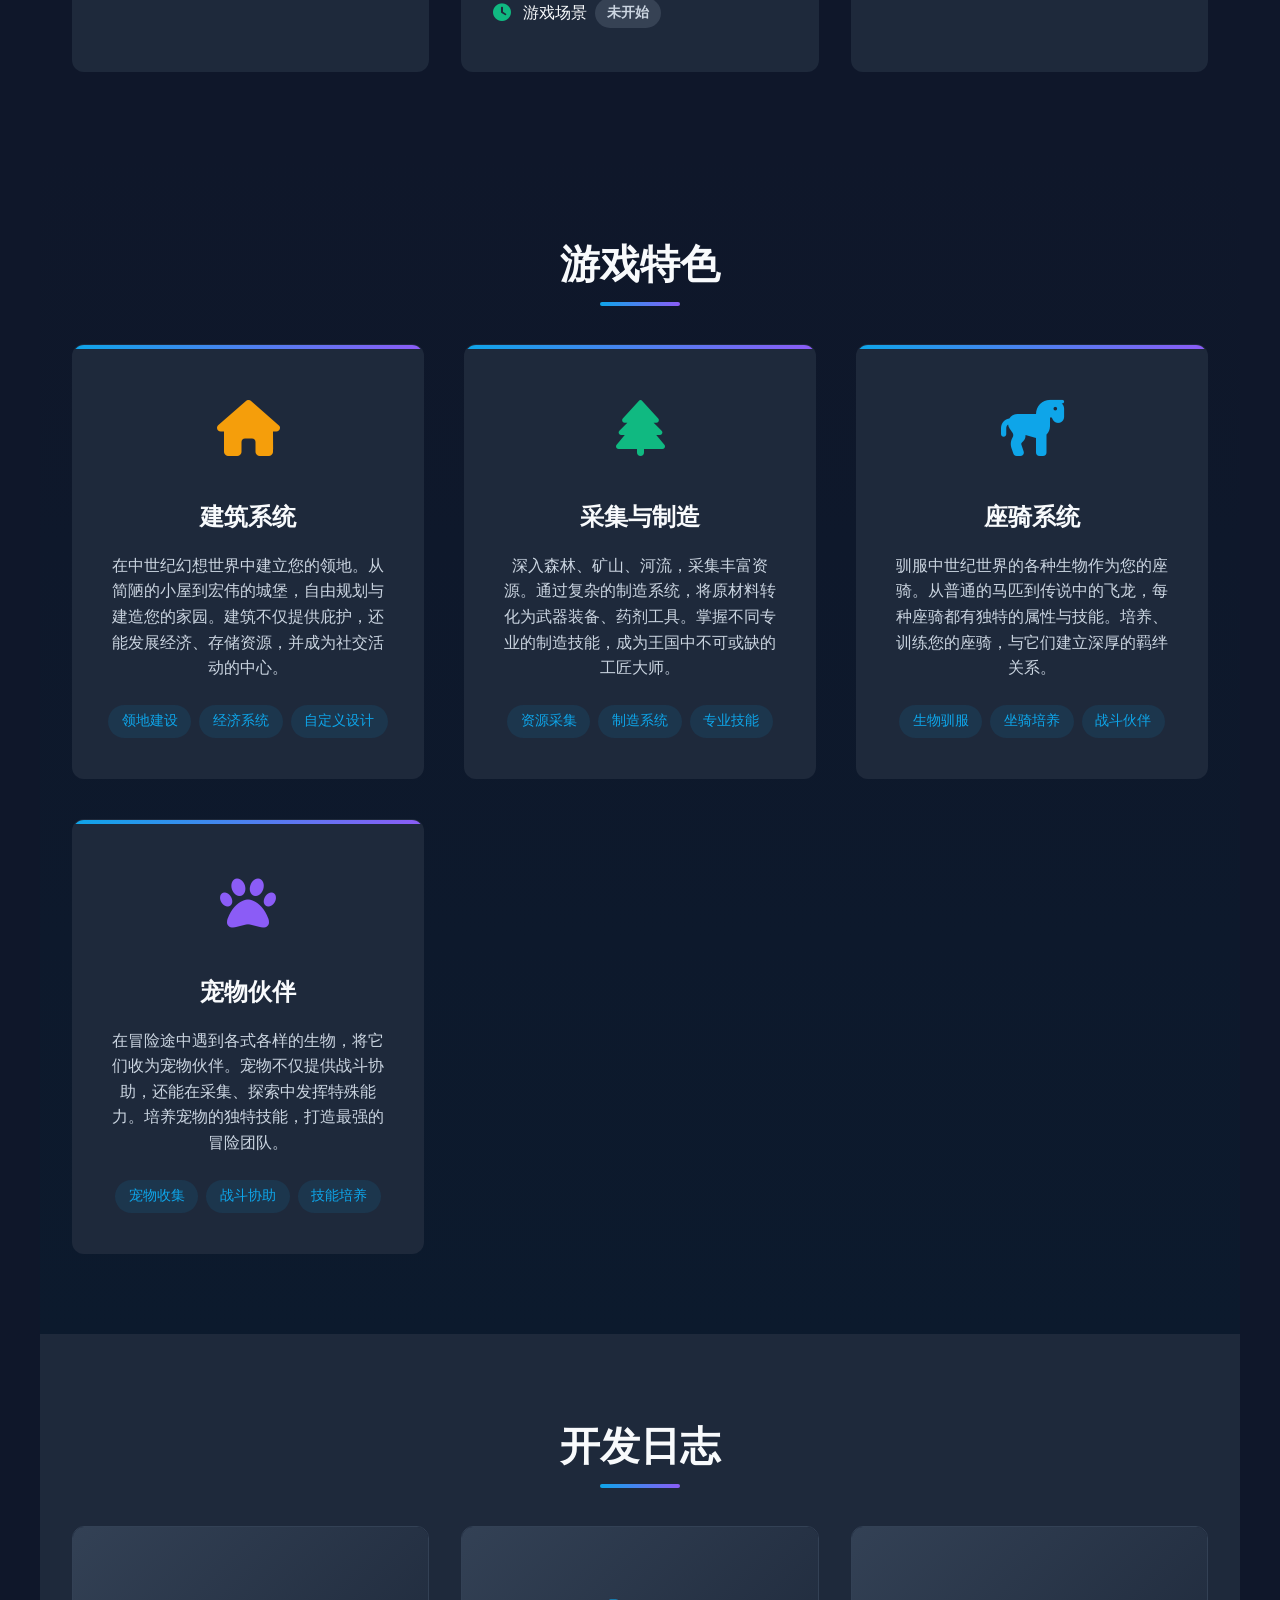
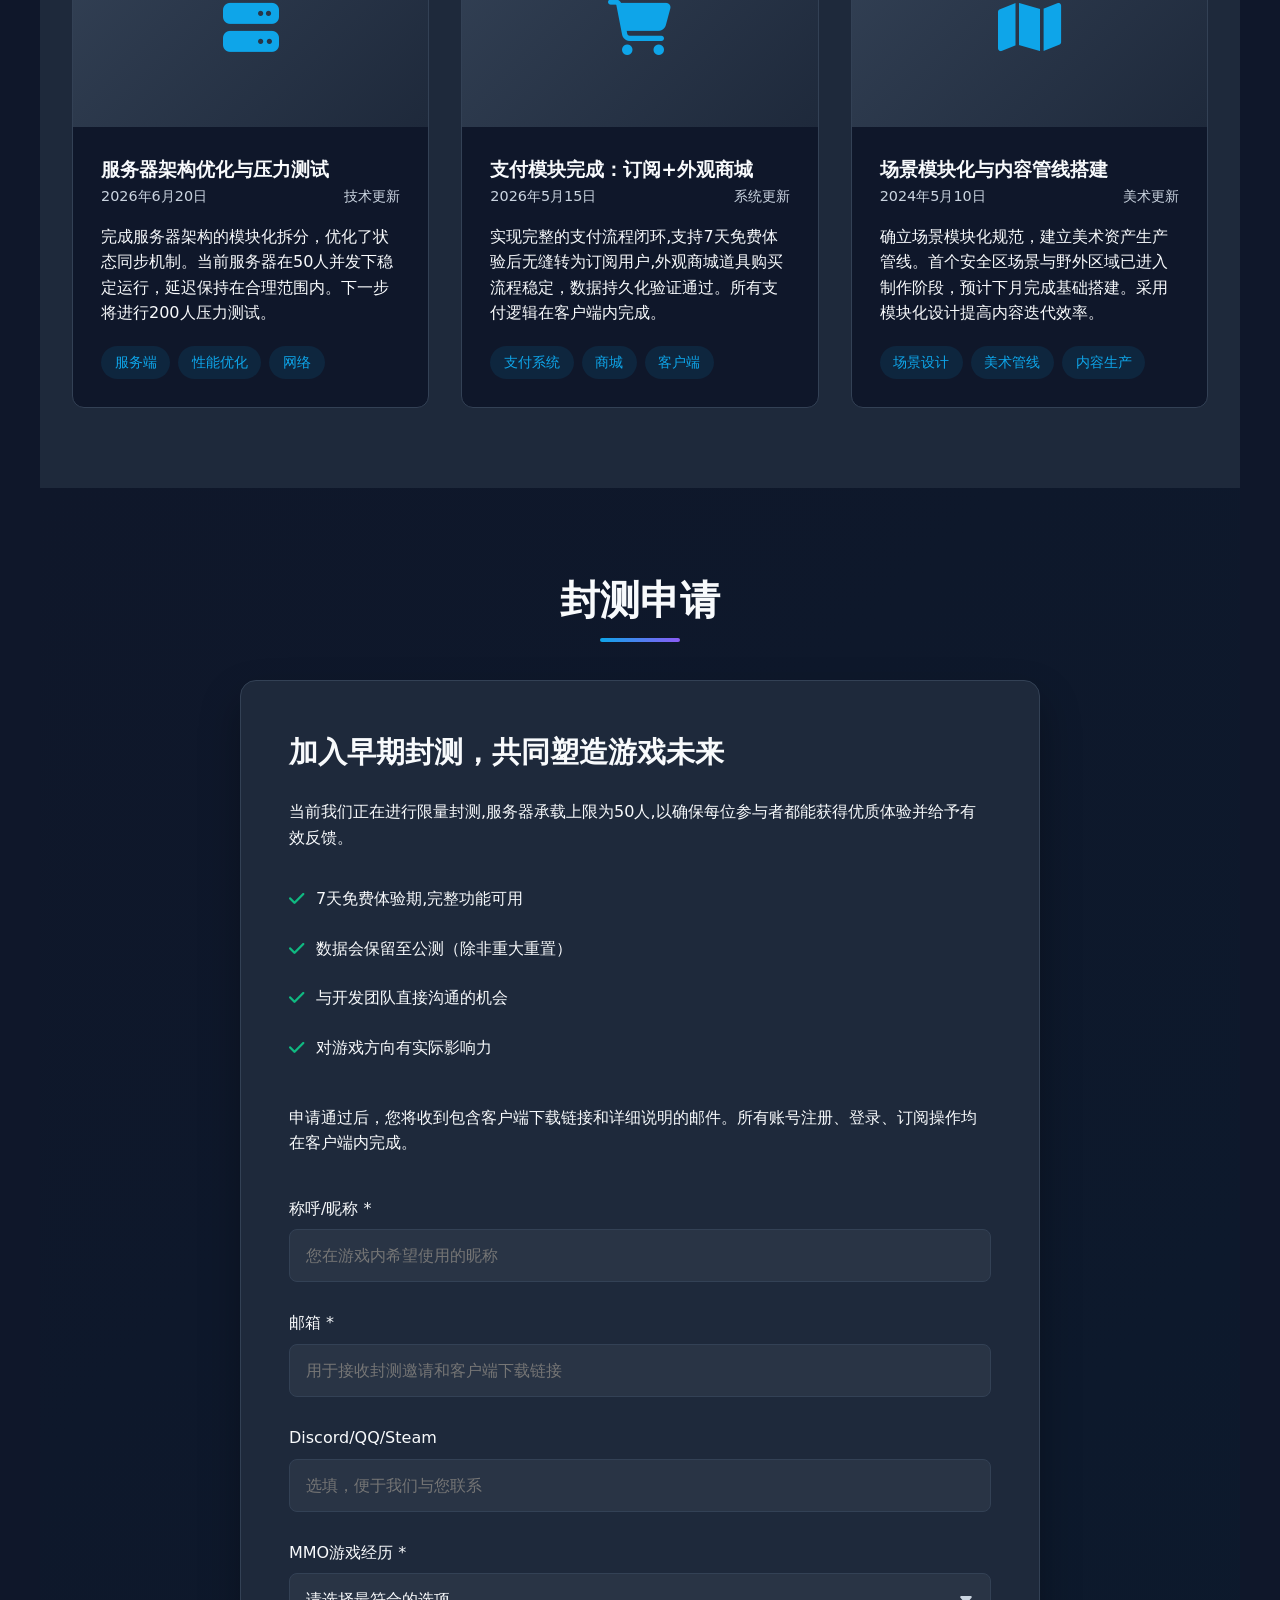
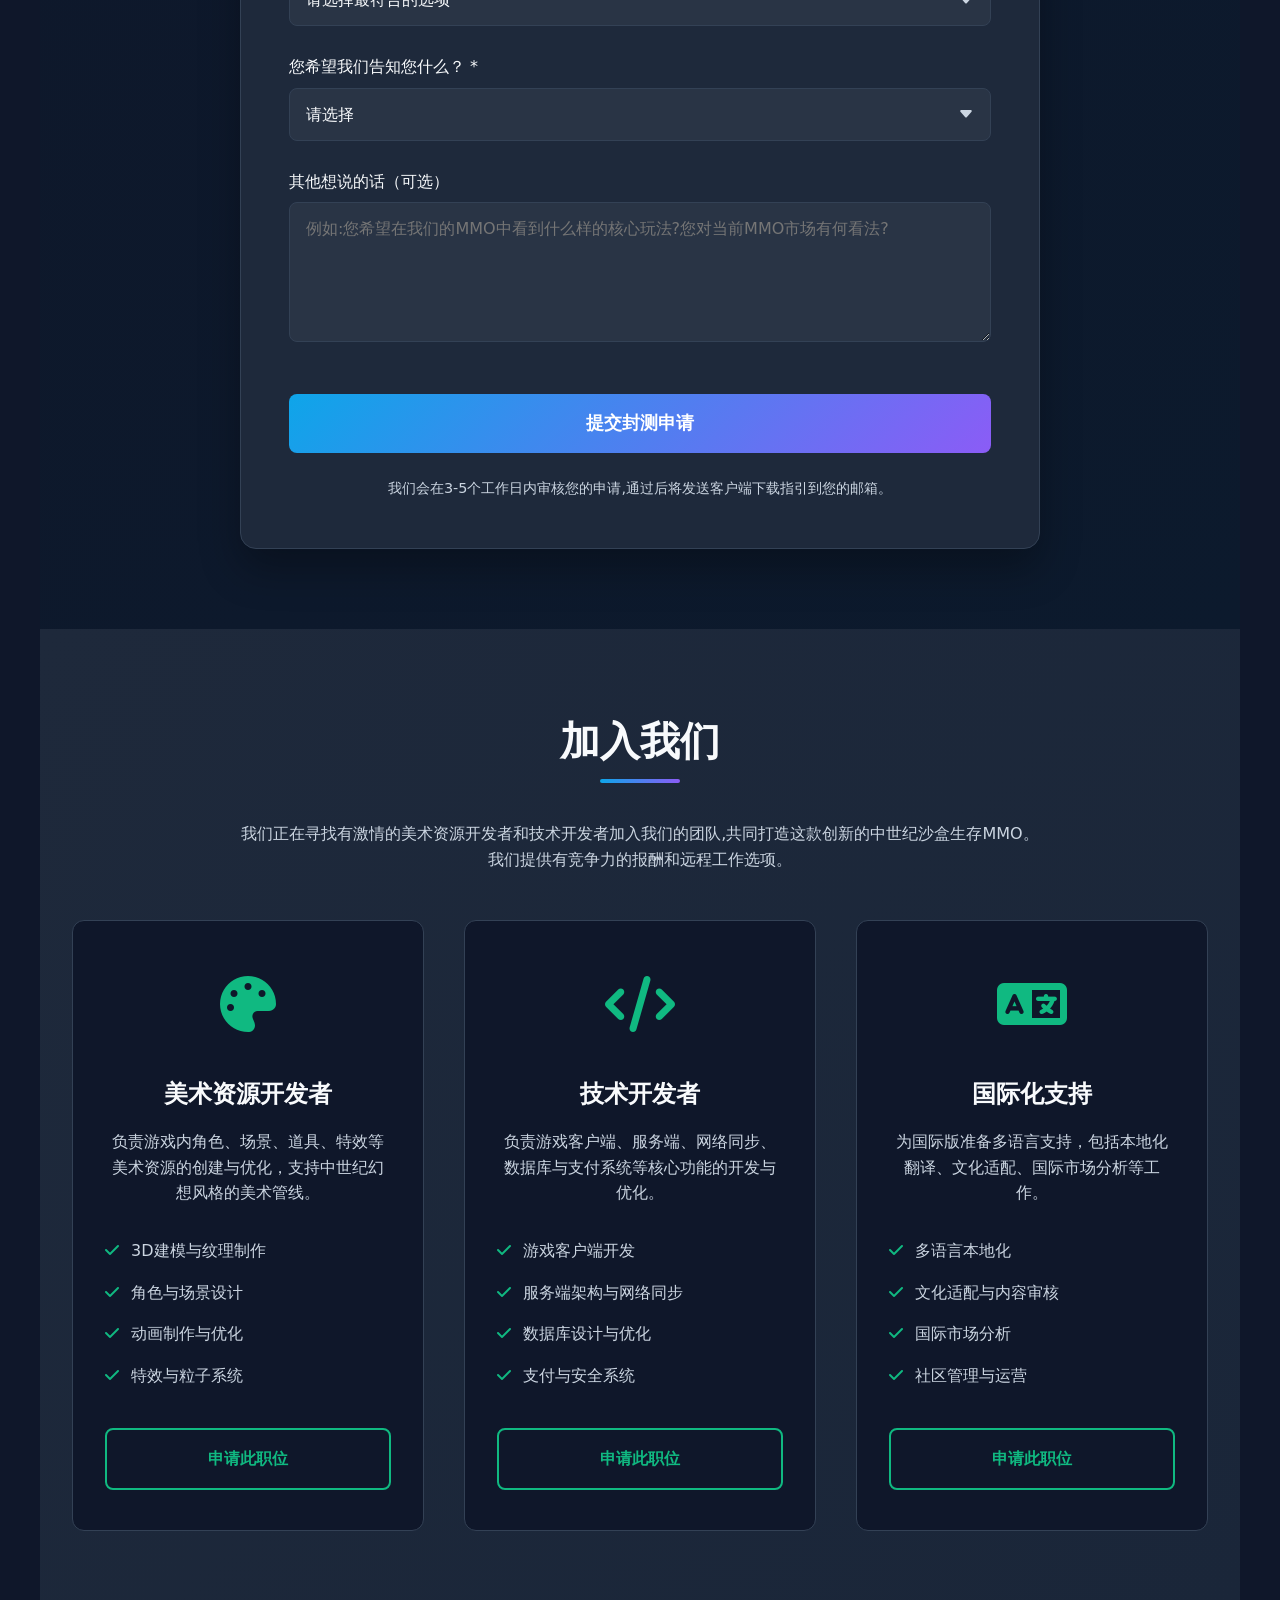
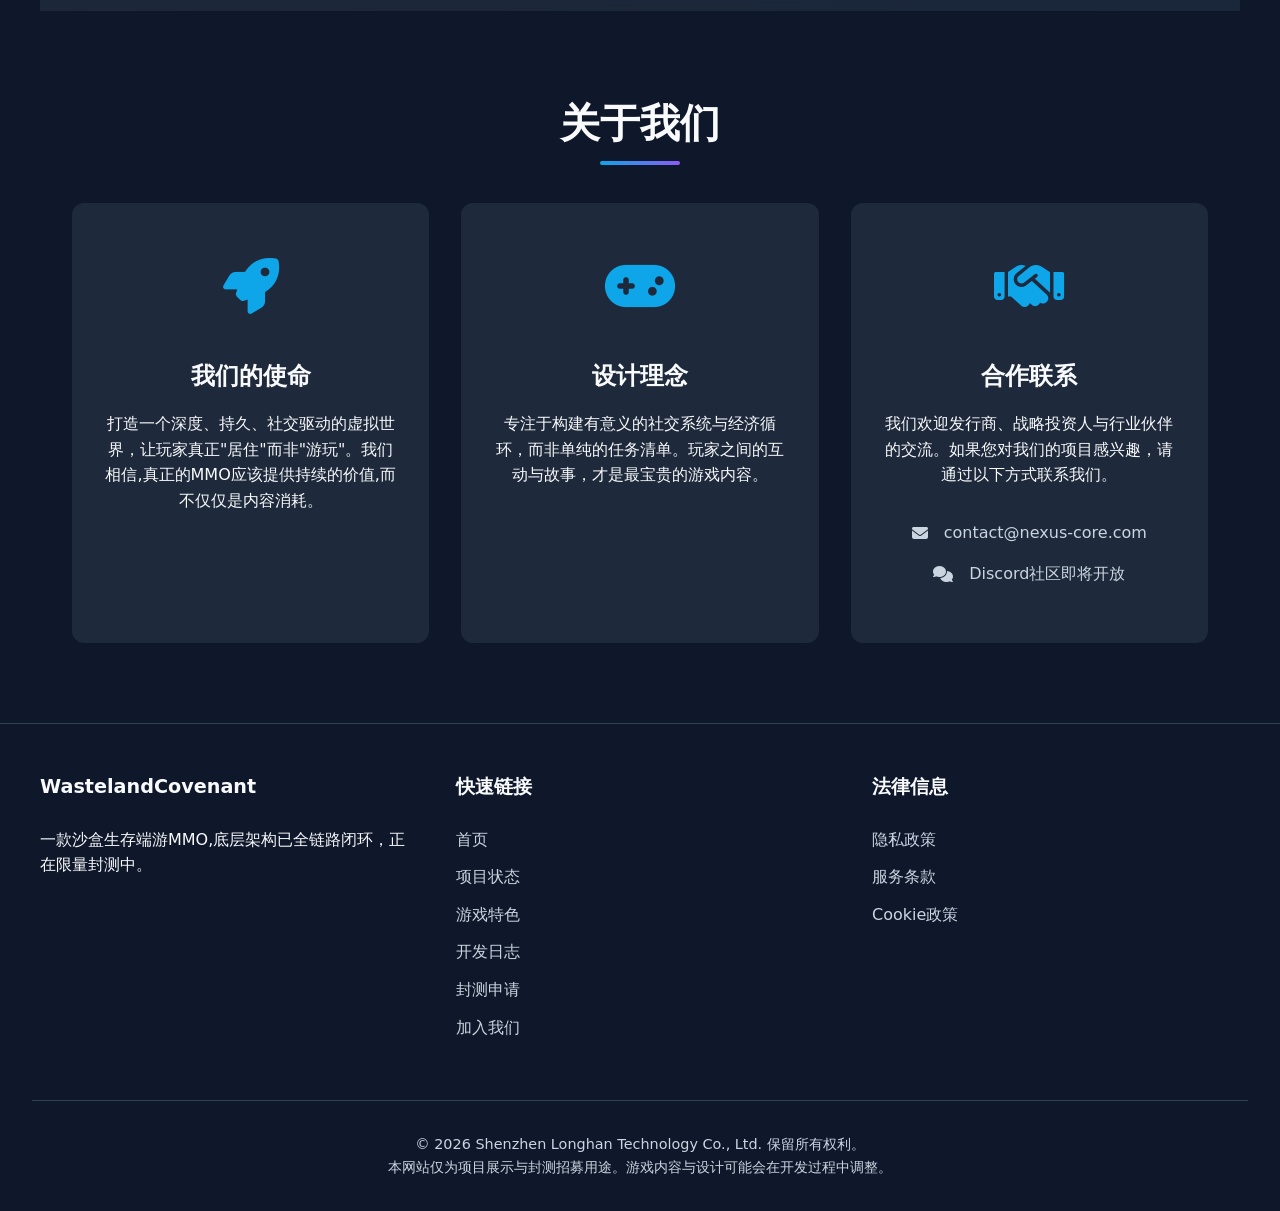
==== commit e496e058: "Add files via upload" ====
--- a/index.html
+++ b/index.html
@@ -3,388 +3,1341 @@
 <head>
     <meta charset="UTF-8">
     <meta name="viewport" content="width=device-width, initial-scale=1.0">
-    <title data-i18n="site.title">元素浩劫：英雄重生</title>
+    <title>WastelandCovenant</title>
     <link rel="stylesheet" href="https://cdnjs.cloudflare.com/ajax/libs/font-awesome/6.4.0/css/all.min.css">
-    <link rel="stylesheet" href="css/style.css">
+    <style>
+        :root {
+            --primary-blue: #0ea5e9;
+            --primary-purple: #8b5cf6;
+            --primary-gold: #f59e0b;
+            --primary-green: #10b981;
+            --primary-red: #ef4444;
+            --dark-1: #0f172a;
+            --dark-2: #1e293b;
+            --dark-3: #334155;
+            --light-1: #f8fafc;
+            --light-2: #cbd5e1;
+            --accent-green: #10b981;
+            --accent-orange: #f59e0b;
+            --accent-red: #ef4444;
+        }
+        
+        * {
+            margin: 0;
+            padding: 0;
+            box-sizing: border-box;
+            font-family: 'Segoe UI', system-ui, -apple-system, sans-serif;
+        }
+        
+        body {
+            background-color: var(--dark-1);
+            color: var(--light-1);
+            line-height: 1.6;
+            overflow-x: hidden;
+        }
+        
+        /* 导航栏 */
+        header {
+            position: fixed;
+            top: 0;
+            width: 100%;
+            background: rgba(15, 23, 42, 0.95);
+            backdrop-filter: blur(10px);
+            z-index: 1000;
+            padding: 1rem 2rem;
+            display: flex;
+            justify-content: space-between;
+            align-items: center;
+            border-bottom: 1px solid var(--dark-3);
+        }
+        
+        .logo {
+            display: flex;
+            align-items: center;
+            gap: 0.75rem;
+            font-size: 1.8rem;
+            font-weight: 700;
+            background: linear-gradient(135deg, var(--primary-blue), var(--primary-purple), var(--primary-gold));
+            -webkit-background-clip: text;
+            background-clip: text;
+            color: transparent;
+            white-space: nowrap;
+        }
+        
+        .logo-icon {
+            font-size: 2rem;
+        }
+        
+        .nav-links {
+            display: flex;
+            list-style: none;
+            gap: 2.5rem;
+            justify-content: center;
+            flex: 1;
+        }
+        
+        .nav-links a {
+            color: var(--light-2);
+            text-decoration: none;
+            font-weight: 500;
+            transition: all 0.3s;
+            padding: 0.5rem 0;
+            position: relative;
+            white-space: nowrap;
+        }
+        
+        .nav-links a:hover {
+            color: var(--primary-blue);
+        }
+        
+        .nav-links a::after {
+            content: '';
+            position: absolute;
+            bottom: 0;
+            left: 0;
+            width: 0;
+            height: 2px;
+            background: linear-gradient(90deg, var(--primary-blue), var(--primary-purple));
+            transition: width 0.3s;
+        }
+        
+        .nav-links a:hover::after {
+            width: 100%;
+        }
+        
+        .nav-right {
+            display: flex;
+            align-items: center;
+            gap: 1.5rem;
+        }
+        
+        .cta-button {
+            background: linear-gradient(135deg, var(--primary-blue), var(--primary-purple));
+            color: white;
+            border: none;
+            padding: 0.75rem 1.5rem;
+            border-radius: 8px;
+            font-weight: 600;
+            cursor: pointer;
+            transition: all 0.3s;
+            text-decoration: none;
+            display: inline-block;
+            white-space: nowrap;
+        }
+        
+        .cta-button:hover {
+            transform: translateY(-2px);
+            box-shadow: 0 10px 25px rgba(14, 165, 233, 0.3);
+        }
+        
+        /* 语言切换器 */
+        .language-selector {
+            position: relative;
+        }
+        
+        .language-btn {
+            background: transparent;
+            border: 1px solid var(--dark-3);
+            color: var(--light-2);
+            padding: 0.5rem 1rem;
+            border-radius: 6px;
+            display: flex;
+            align-items: center;
+            gap: 0.5rem;
+            cursor: pointer;
+            transition: all 0.3s;
+        }
+        
+        .language-btn:hover {
+            background: rgba(255, 255, 255, 0.05);
+            border-color: var(--primary-blue);
+        }
+        
+        .language-dropdown {
+            position: absolute;
+            top: 100%;
+            right: 0;
+            background: var(--dark-2);
+            border: 1px solid var(--dark-3);
+            border-radius: 6px;
+            padding: 0.5rem 0;
+            min-width: 120px;
+            display: none;
+            z-index: 1000;
+        }
+        
+        .language-selector:hover .language-dropdown {
+            display: block;
+        }
+        
+        .language-option {
+            padding: 0.5rem 1rem;
+            color: var(--light-2);
+            cursor: pointer;
+            transition: background 0.3s;
+        }
+        
+        .language-option:hover {
+            background: rgba(255, 255, 255, 0.1);
+            color: var(--primary-blue);
+        }
+        
+        .language-option.active {
+            background: rgba(14, 165, 233, 0.1);
+            color: var(--primary-blue);
+        }
+        
+        .mobile-menu-btn {
+            display: none;
+            background: none;
+            border: none;
+            color: var(--light-1);
+            font-size: 1.5rem;
+            cursor: pointer;
+        }
+        
+        /* Hero 区域 */
+        .hero {
+            min-height: 100vh;
+            padding: 8rem 2rem 4rem;
+            display: flex;
+            flex-direction: column;
+            justify-content: center;
+            align-items: center;
+            text-align: center;
+            background: 
+                radial-gradient(circle at 20% 30%, rgba(14, 165, 233, 0.1) 0%, transparent 50%),
+                radial-gradient(circle at 80% 70%, rgba(139, 92, 246, 0.1) 0%, transparent 50%),
+                linear-gradient(to bottom, var(--dark-1) 0%, #020617 100%);
+            position: relative;
+            overflow: hidden;
+        }
+        
+        .hero::before {
+            content: '';
+            position: absolute;
+            top: 0;
+            left: 0;
+            right: 0;
+            bottom: 0;
+            background: 
+                url("data:image/svg+xml,%3Csvg width='100' height='100' viewBox='0 0 100 100' xmlns='http://www.w3.org/2000/svg'%3E%3Cpath d='M11 18c3.866 0 7-3.134 7-7s-3.134-7-7-7-7 3.134-7 7 3.134 7 7 7zm48 25c3.866 0 7-3.134 7-7s-3.134-7-7-7-7 3.134-7 7 3.134 7 7 7zm-43-7c1.657 0 3-1.343 3-3s-1.343-3-3-3-3 1.343-3 3 1.343 3 3 3zm63 31c1.657 0 3-1.343 3-3s-1.343-3-3-3-3 1.343-3 3 1.343 3 3 3zM34 90c1.657 0 3-1.343 3-3s-1.343-3-3-3-3 1.343-3 3 1.343 3 3 3zm56-76c1.657 0 3-1.343 3-3s-1.343-3-3-3-3 1.343-3 3 1.343 3 3 3zM12 86c2.21 0 4-1.79 4-4s-1.79-4-4-4-4 1.79-4 4 1.79 4 4 4zm28-65c2.21 0 4-1.79 4-4s-1.79-4-4-4-4 1.79-4 4 1.79 4 4 4zm23-11c2.76 0 5-2.24 5-5s-2.24-5-5-5-5 2.24-5 5 2.24 5 5 5zm-6 60c2.21 0 4-1.79 4-4s-1.79-4-4-4-4 1.79-4 4 1.79 4 4 4zm29 22c2.76 0 5-2.24 5-5s-2.24-5-5-5-5 2.24-5 5 2.24 5 5 5zM32 63c2.76 0 5-2.24 5-5s-2.24-5-5-5-5 2.24-5 5 2.24 5 5 5zm57-13c2.76 0 5-2.24 5-5s-2.24-5-5-5-5 2.24-5 5 2.24 5 5 5zm-9-21c1.105 0 2-.895 2-2s-.895-2-2-2-2 .895-2 2 .895 2 2 2zM60 91c1.105 0 2-.895 2-2s-.895-2-2-2-2 .895-2 2 .895 2 2 2zM35 41c1.105 0 2-.895 2-2s-.895-2-2-2-2 .895-2 2 .895 2 2 2zM12 60c1.105 0 2-.895 2-2s-.895-2-2-2-2 .895-2 2 .895 2 2 2z' fill='%23334155' fill-opacity='0.1' fill-rule='evenodd'/%3E%3C/svg%3E");
+            opacity: 0.3;
+            z-index: 0;
+        }
+        
+        .hero-content {
+            position: relative;
+            z-index: 1;
+            max-width: 900px;
+        }
+        
+        .hero h1 {
+            font-size: 3.5rem;
+            margin-bottom: 1.5rem;
+            background: linear-gradient(to right, var(--primary-blue), var(--primary-purple), var(--primary-gold));
+            -webkit-background-clip: text;
+            background-clip: text;
+            color: transparent;
+            line-height: 1.2;
+        }
+        
+        .hero-subtitle {
+            font-size: 1.3rem;
+            color: var(--light-2);
+            margin-bottom: 2.5rem;
+            max-width: 700px;
+            margin-left: auto;
+            margin-right: auto;
+        }
+        
+        .tech-badges {
+            display: flex;
+            justify-content: center;
+            flex-wrap: wrap;
+            gap: 1rem;
+            margin: 2.5rem 0;
+        }
+        
+        .badge {
+            background: rgba(30, 41, 59, 0.7);
+            backdrop-filter: blur(10px);
+            padding: 0.75rem 1.25rem;
+            border-radius: 50px;
+            border-left: 4px solid var(--primary-blue);
+            display: flex;
+            align-items: center;
+            gap: 0.75rem;
+            transition: transform 0.3s;
+        }
+        
+        .badge:hover {
+            transform: translateY(-3px);
+        }
+        
+        .badge i {
+            color: var(--accent-green);
+            font-size: 1.1rem;
+        }
+        
+        .hero-buttons {
+            display: flex;
+            gap: 1.5rem;
+            justify-content: center;
+            margin-top: 2.5rem;
+            flex-wrap: wrap;
+        }
+        
+        .hero-buttons .cta-button {
+            padding: 1rem 2.5rem;
+            font-size: 1.1rem;
+        }
+        
+        .secondary-button {
+            background: transparent;
+            border: 2px solid var(--primary-blue);
+            color: var(--primary-blue);
+        }
+        
+        .secondary-button:hover {
+            background: rgba(14, 165, 233, 0.1);
+        }
+        
+        /* 章节通用样式 */
+        .section {
+            padding: 5rem 2rem;
+            max-width: 1200px;
+            margin: 0 auto;
+        }
+        
+        .section-title {
+            font-size: 2.5rem;
+            margin-bottom: 3rem;
+            text-align: center;
+            position: relative;
+        }
+        
+        .section-title::after {
+            content: '';
+            position: absolute;
+            width: 80px;
+            height: 4px;
+            background: linear-gradient(to right, var(--primary-blue), var(--primary-purple));
+            bottom: -10px;
+            left: 50%;
+            transform: translateX(-50%);
+            border-radius: 2px;
+        }
+        
+        /* 项目状态部分 */
+        .status-grid {
+            display: grid;
+            grid-template-columns: repeat(auto-fit, minmax(300px, 1fr));
+            gap: 2rem;
+            margin-top: 3rem;
+        }
+        
+        .status-card {
+            background: var(--dark-2);
+            border-radius: 12px;
+            padding: 2rem;
+            border-top: 4px solid var(--primary-blue);
+            transition: transform 0.3s, box-shadow 0.3s;
+        }
+        
+        .status-card:hover {
+            transform: translateY(-5px);
+            box-shadow: 0 10px 30px rgba(0, 0, 0, 0.3);
+        }
+        
+        .status-card h3 {
+            font-size: 1.5rem;
+            margin-bottom: 1rem;
+            display: flex;
+            align-items: center;
+            gap: 0.75rem;
+        }
+        
+        .status-card h3 i {
+            color: var(--primary-blue);
+        }
+        
+        .milestone-list {
+            list-style: none;
+            margin-top: 1.5rem;
+        }
+        
+        .milestone-list li {
+            padding: 0.75rem 0;
+            border-bottom: 1px solid rgba(255, 255, 255, 0.05);
+            display: flex;
+            align-items: center;
+        }
+        
+        .milestone-list li:last-child {
+            border-bottom: none;
+        }
+        
+        .milestone-list i {
+            color: var(--accent-green);
+            margin-right: 0.75rem;
+            font-size: 1.1rem;
+        }
+        
+        .status-badge {
+            display: inline-block;
+            padding: 0.25rem 0.75rem;
+            border-radius: 20px;
+            font-size: 0.85rem;
+            font-weight: 600;
+            margin-left: 0.5rem;
+        }
+        
+        .status-complete {
+            background: rgba(16, 185, 129, 0.2);
+            color: var(--accent-green);
+        }
+        
+        .status-in-progress {
+            background: rgba(245, 158, 11, 0.2);
+            color: var(--accent-orange);
+        }
+        
+        .status-planned {
+            background: rgba(148, 163, 184, 0.2);
+            color: var(--light-2);
+        }
+        
+        /* 游戏特色部分 */
+        .features-section {
+            background: linear-gradient(to bottom, var(--dark-1) 0%, #0c1a2d 100%);
+        }
+        
+        .features-grid {
+            display: grid;
+            grid-template-columns: repeat(auto-fit, minmax(300px, 1fr));
+            gap: 2.5rem;
+            margin-top: 3rem;
+        }
+        
+        .feature-card {
+            background: var(--dark-2);
+            border-radius: 12px;
+            padding: 2.5rem 2rem;
+            text-align: center;
+            transition: all 0.3s;
+            border: 1px solid transparent;
+            position: relative;
+            overflow: hidden;
+        }
+        
+        .feature-card:hover {
+            transform: translateY(-8px);
+            border-color: var(--primary-blue);
+            box-shadow: 0 15px 35px rgba(14, 165, 233, 0.15);
+        }
+        
+        .feature-card::before {
+            content: '';
+            position: absolute;
+            top: 0;
+            left: 0;
+            right: 0;
+            height: 4px;
+            background: linear-gradient(90deg, var(--primary-blue), var(--primary-purple));
+        }
+        
+        .feature-icon {
+            font-size: 3.5rem;
+            margin-bottom: 1.5rem;
+            display: inline-block;
+        }
+        
+        .feature-card:nth-child(1) .feature-icon {
+            color: var(--primary-gold);
+        }
+        
+        .feature-card:nth-child(2) .feature-icon {
+            color: var(--primary-green);
+        }
+        
+        .feature-card:nth-child(3) .feature-icon {
+            color: var(--primary-blue);
+        }
+        
+        .feature-card:nth-child(4) .feature-icon {
+            color: var(--primary-purple);
+        }
+        
+        .feature-card h3 {
+            font-size: 1.5rem;
+            margin-bottom: 1rem;
+            color: var(--light-1);
+        }
+        
+        .feature-card p {
+            color: var(--light-2);
+            margin-bottom: 1.5rem;
+        }
+        
+        .feature-tags {
+            display: flex;
+            flex-wrap: wrap;
+            gap: 0.5rem;
+            justify-content: center;
+        }
+        
+        .feature-tag {
+            background: rgba(14, 165, 233, 0.1);
+            color: var(--primary-blue);
+            padding: 0.35rem 0.85rem;
+            border-radius: 20px;
+            font-size: 0.85rem;
+        }
+        
+        /* 开发日志部分 */
+        .dev-log {
+            background: var(--dark-2);
+        }
+        
+        .blog-posts {
+            display: grid;
+            grid-template-columns: repeat(auto-fit, minmax(320px, 1fr));
+            gap: 2rem;
+            margin-top: 3rem;
+        }
+        
+        .blog-card {
+            background: var(--dark-1);
+            border-radius: 12px;
+            overflow: hidden;
+            transition: transform 0.3s;
+            border: 1px solid var(--dark-3);
+        }
+        
+        .blog-card:hover {
+            transform: translateY(-5px);
+            border-color: var(--primary-blue);
+        }
+        
+        .blog-image {
+            height: 200px;
+            background: linear-gradient(135deg, var(--dark-3), var(--dark-2));
+            display: flex;
+            align-items: center;
+            justify-content: center;
+            font-size: 3.5rem;
+            color: var(--primary-blue);
+        }
+        
+        .blog-content {
+            padding: 1.75rem;
+        }
+        
+        .blog-meta {
+            display: flex;
+            justify-content: space-between;
+            color: var(--light-2);
+            font-size: 0.9rem;
+            margin-bottom: 1rem;
+        }
+        
+        .blog-tags {
+            display: flex;
+            gap: 0.5rem;
+            margin-top: 1.25rem;
+            flex-wrap: wrap;
+        }
+        
+        .tag {
+            background: rgba(14, 165, 233, 0.1);
+            color: var(--primary-blue);
+            padding: 0.35rem 0.85rem;
+            border-radius: 20px;
+            font-size: 0.85rem;
+        }
+        
+        /* 封测申请部分 */
+        .apply-section {
+            background: linear-gradient(135deg, var(--dark-1) 0%, #0c1a2d 100%);
+        }
+        
+        .apply-container {
+            max-width: 800px;
+            margin: 0 auto;
+            background: var(--dark-2);
+            border-radius: 16px;
+            padding: 3rem;
+            border: 1px solid var(--dark-3);
+            box-shadow: 0 20px 40px rgba(0, 0, 0, 0.3);
+        }
+        
+        .apply-info h3 {
+            font-size: 1.8rem;
+            margin-bottom: 1.5rem;
+            color: var(--light-1);
+        }
+        
+        .apply-info ul {
+            list-style: none;
+            margin: 1.5rem 0 2rem;
+        }
+        
+        .apply-info li {
+            padding: 0.75rem 0;
+            display: flex;
+            align-items: center;
+        }
+        
+        .apply-info li i {
+            color: var(--accent-green);
+            margin-right: 0.75rem;
+            font-size: 1.1rem;
+        }
+        
+        .apply-form {
+            margin-top: 2.5rem;
+        }
+        
+        .form-group {
+            margin-bottom: 1.75rem;
+        }
+        
+        .form-group label {
+            display: block;
+            margin-bottom: 0.5rem;
+            font-weight: 500;
+            color: var(--light-1);
+        }
+        
+        .form-control {
+            width: 100%;
+            padding: 1rem;
+            background: rgba(255, 255, 255, 0.05);
+            border: 1px solid var(--dark-3);
+            border-radius: 8px;
+            color: var(--light-1);
+            font-size: 1rem;
+            transition: border-color 0.3s;
+        }
+        
+        .form-control:focus {
+            outline: none;
+            border-color: var(--primary-blue);
+            box-shadow: 0 0 0 3px rgba(14, 165, 233, 0.1);
+        }
+        
+        select.form-control {
+            appearance: none;
+            background-image: url("data:image/svg+xml,%3Csvg xmlns='http://www.w3.org/2000/svg' width='16' height='16' fill='%23cbd5e1' viewBox='0 0 16 16'%3E%3Cpath d='M7.247 11.14 2.451 5.658C1.885 5.013 2.345 4 3.204 4h9.592a1 1 0 0 1 .753 1.659l-4.796 5.48a1 1 0 0 1-1.506 0z'/%3E%3C/svg%3E");
+            background-repeat: no-repeat;
+            background-position: right 1rem center;
+            background-size: 16px;
+            padding-right: 3rem;
+        }
+        
+        textarea.form-control {
+            min-height: 140px;
+            resize: vertical;
+            font-family: inherit;
+        }
+        
+        .form-submit {
+            width: 100%;
+            padding: 1.1rem;
+            font-size: 1.1rem;
+            font-weight: 600;
+            margin-top: 1rem;
+        }
+        
+        .form-note {
+            font-size: 0.9rem;
+            color: var(--light-2);
+            margin-top: 1.5rem;
+            text-align: center;
+        }
+        
+        /* 招聘部分 */
+        .join-section {
+            background: linear-gradient(135deg, var(--dark-2) 0%, #1a2639 100%);
+        }
+        
+        .join-grid {
+            display: grid;
+            grid-template-columns: repeat(auto-fit, minmax(300px, 1fr));
+            gap: 2.5rem;
+            margin-top: 3rem;
+        }
+        
+        .join-card {
+            background: var(--dark-1);
+            border-radius: 12px;
+            padding: 2.5rem 2rem;
+            text-align: center;
+            transition: all 0.3s;
+            border: 1px solid var(--dark-3);
+        }
+        
+        .join-card:hover {
+            transform: translateY(-5px);
+            border-color: var(--primary-green);
+            box-shadow: 0 10px 25px rgba(16, 185, 129, 0.2);
+        }
+        
+        .join-icon {
+            font-size: 3.5rem;
+            margin-bottom: 1.5rem;
+            color: var(--primary-green);
+        }
+        
+        .join-card h3 {
+            font-size: 1.5rem;
+            margin-bottom: 1rem;
+            color: var(--light-1);
+        }
+        
+        .join-card p {
+            color: var(--light-2);
+            margin-bottom: 1.5rem;
+        }
+        
+        .join-list {
+            list-style: none;
+            text-align: left;
+            margin-bottom: 2rem;
+        }
+        
+        .join-list li {
+            padding: 0.5rem 0;
+            color: var(--light-2);
+            display: flex;
+            align-items: flex-start;
+        }
+        
+        .join-list li i {
+            color: var(--primary-green);
+            margin-right: 0.75rem;
+            margin-top: 0.25rem;
+        }
+        
+        .join-cta {
+            display: block;
+            width: 100%;
+            padding: 1rem;
+            background: transparent;
+            border: 2px solid var(--primary-green);
+            color: var(--primary-green);
+            border-radius: 8px;
+            font-weight: 600;
+            text-decoration: none;
+            transition: all 0.3s;
+        }
+        
+        .join-cta:hover {
+            background: rgba(16, 185, 129, 0.1);
+            transform: translateY(-2px);
+        }
+        
+        /* 团队介绍部分 */
+        .team-grid {
+            display: grid;
+            grid-template-columns: repeat(auto-fit, minmax(300px, 1fr));
+            gap: 2rem;
+            margin-top: 3rem;
+        }
+        
+        .team-card {
+            background: var(--dark-2);
+            border-radius: 12px;
+            padding: 2.5rem 2rem;
+            text-align: center;
+            transition: transform 0.3s;
+        }
+        
+        .team-card:hover {
+            transform: translateY(-5px);
+        }
+        
+        .team-icon {
+            font-size: 3.5rem;
+            color: var(--primary-blue);
+            margin-bottom: 1.5rem;
+        }
+        
+        .team-card h3 {
+            font-size: 1.5rem;
+            margin-bottom: 1rem;
+        }
+        
+        .contact-info {
+            margin-top: 2rem;
+        }
+        
+        .contact-item {
+            display: flex;
+            align-items: center;
+            justify-content: center;
+            gap: 1rem;
+            margin-bottom: 1rem;
+            color: var(--light-2);
+        }
+        
+        .contact-item a {
+            color: var(--primary-blue);
+            text-decoration: none;
+        }
+        
+        .contact-item a:hover {
+            text-decoration: underline;
+        }
+        
+        /* 页脚 */
+        footer {
+            background: var(--dark-1);
+            padding: 3rem 2rem 2rem;
+            border-top: 1px solid var(--dark-3);
+        }
+        
+        .footer-content {
+            max-width: 1200px;
+            margin: 0 auto;
+            display: grid;
+            grid-template-columns: repeat(auto-fit, minmax(250px, 1fr));
+            gap: 3rem;
+        }
+        
+        .footer-links h3 {
+            font-size: 1.2rem;
+            margin-bottom: 1.5rem;
+            color: var(--light-1);
+        }
+        
+        .footer-links ul {
+            list-style: none;
+        }
+        
+        .footer-links li {
+            margin-bottom: 0.75rem;
+        }
+        
+        .footer-links a {
+            color: var(--light-2);
+            text-decoration: none;
+            transition: color 0.3s;
+        }
+        
+        .footer-links a:hover {
+            color: var(--primary-blue);
+        }
+        
+        .copyright {
+            text-align: center;
+            margin-top: 3rem;
+            padding-top: 2rem;
+            border-top: 1px solid var(--dark-3);
+            color: var(--light-2);
+            font-size: 0.9rem;
+        }
+        
+        /* 响应式设计 */
+        @media (max-width: 1100px) {
+            .nav-links {
+                gap: 1.5rem;
+            }
+        }
+        
+        @media (max-width: 992px) {
+            .nav-links {
+                display: none;
+                position: absolute;
+                top: 100%;
+                left: 0;
+                right: 0;
+                background: var(--dark-2);
+                flex-direction: column;
+                padding: 2rem;
+                border-bottom: 1px solid var(--dark-3);
+                z-index: 999;
+            }
+            
+            .nav-links.active {
+                display: flex;
+            }
+            
+            .mobile-menu-btn {
+                display: block;
+            }
+            
+            .nav-right {
+                display: none;
+            }
+            
+            .mobile-nav-right {
+                display: flex;
+                flex-direction: column;
+                gap: 1rem;
+                margin-top: 2rem;
+                padding-top: 2rem;
+                border-top: 1px solid var(--dark-3);
+            }
+            
+            .hero h1 {
+                font-size: 2.5rem;
+            }
+            
+            .hero-subtitle {
+                font-size: 1.1rem;
+            }
+            
+            .section {
+                padding: 3rem 1.5rem;
+            }
+            
+            .section-title {
+                font-size: 2rem;
+            }
+            
+            .apply-container {
+                padding: 2rem 1.5rem;
+            }
+        }
+        
+        @media (max-width: 480px) {
+            .hero h1 {
+                font-size: 2rem;
+            }
+            
+            .hero-buttons {
+                flex-direction: column;
+                align-items: center;
+            }
+            
+            .hero-buttons .cta-button {
+                width: 100%;
+                text-align: center;
+            }
+            
+            .tech-badges {
+                flex-direction: column;
+                align-items: center;
+            }
+            
+            .badge {
+                width: 100%;
+                max-width: 300px;
+            }
+            
+            header {
+                padding: 1rem;
+            }
+        }
+    </style>
 </head>
 <body>
-    <!-- 建设中的弹窗 -->
-    <div class="construction-modal" id="constructionModal">
-        <div class="modal-overlay"></div>
-        <div class="modal-content">
-            <button class="modal-close" id="closeConstructionModal"><i class="fas fa-times"></i></button>
-            <div class="modal-icon">
-                <i class="fas fa-hard-hat"></i>
-            </div>
-            <h2 data-i18n="modal.construction.title">请尽情期待</h2>
-            <p data-i18n="modal.construction.message">网站正在建设中...</p>
+    <!-- 导航栏 -->
+    <header>
+        <div class="logo">
+            <i class="fas fa-dice-d20 logo-icon"></i>
+            <span>MITTSS</span>
         </div>
-    </div>
-
-    <!-- 客服悬浮窗 -->
-    <div class="customer-service">
-        <div class="service-panel" id="servicePanel">
-            <div class="service-header">
-                <h3><i class="fas fa-headset"></i> <span data-i18n="service.title">在线客服</span></h3>
-                <button class="close-btn" id="closeService"><i class="fas fa-times"></i></button>
-            </div>
-            <div class="service-body">
-                <ul class="service-list">
-                    <li>
-                        <a href="javascript:void(0);" onclick="startChat('投诉与建议')">
-                            <i class="fas fa-headset"></i>
-                            <span data-i18n="service.complaint">投诉与建议</span>
-                            <span class="status" data-i18n="service.statusOnline">在线</span>
-                        </a>
-                    </li>
-                    <li>
-                        <a href="javascript:void(0);" onclick="startChat('账号问题')">
-                            <i class="fas fa-user-circle"></i>
-                            <span data-i18n="service.accountQuestion">账号问题反馈</span>
-                            <span class="status" data-i18n="service.statusOnline">在线</span>
-                        </a>
-                    </li>
-                    <li>
-                        <a href="javascript:void(0);" onclick="startChat('充值问题')">
-                            <i class="fas fa-coins"></i>
-                            <span data-i18n="service.purchaseQuestion">充值与购买</span>
-                            <span class="status" data-i18n="service.statusOnline">在线</span>
-                        </a>
-                    </li>
-                    <li>
-                        <a href="javascript:void(0);" onclick="startChat('BUG反馈')">
-                            <i class="fas fa-bug"></i>
-                            <span data-i18n="service.bugReport">BUG反馈提交</span>
-                        </a>
-                    </li>
-                    <li>
-                        <a href="javascript:void(0);" onclick="sendEmail()">
-                            <i class="fas fa-envelope"></i>
-                            <span data-i18n="service.emailContact">邮件联系客服</span>
-                        </a>
-                    </li>
-                    <li>
-                        <a href="tel:400-123-4567">
-                            <i class="fas fa-phone-alt"></i>
-                            <span data-i18n="service.phoneContact">电话客服:400-123-4567</span>
-                        </a>
-                    </li>
-                </ul>
-                <div class="quick-chat">
-                    <h4><i class="fas fa-comment-dots"></i> <span data-i18n="service.quickMessage">快速留言</span></h4>
-                    <form class="chat-form" onsubmit="submitMessage(event)">
-                        <input type="text" id="userName" data-i18n-placeholder="service.namePlaceholder" placeholder="请输入您的称呼" required>
-                        <input type="email" id="userEmail" data-i18n-placeholder="service.emailPlaceholder" placeholder="请输入您的邮箱" required>
-                        <textarea id="userMessage" data-i18n-placeholder="service.messagePlaceholder" placeholder="请简要描述您的问题..." required></textarea>
-                        <button type="submit"><i class="fas fa-paper-plane"></i> <span data-i18n="service.submitBtn">提交留言</span></button>
-                    </form>
-                </div>
-            </div>
-            <div class="service-footer">
-                <a href="#" title="Facebook"><i class="fab fa-facebook"></i></a>
-                <a href="#" title="GitHub"><i class="fab fa-github"></i></a>
-                <a href="#" title="PayPal"><i class="fab fa-paypal"></i></a>
-                <a href="javascript:sendEmail();" title="邮件"><i class="fas fa-envelope"></i></a>
-                <span class="online-status" data-i18n="service.onlineStatus">客服在线中</span>
-            </div>
+        
+        <ul class="nav-links" id="navLinks">
+            <li><a href="#home">首页</a></li>
+            <li><a href="#status">项目状态</a></li>
+            <li><a href="#features">游戏特色</a></li>
+            <li><a href="#dev-log">开发日志</a></li>
+            <li><a href="#apply">封测申请</a></li>
+            <li><a href="#join">加入我们</a></li>
+            <li><a href="#team">团队</a></li>
+            
+            
+        </ul>
+        
+        <div class="nav-right">
+            <div class="language-selector">
+                <button class="language-btn">
+                    <i class="fas fa-globe"></i>
+                    <span>中文</span>
+                    <i class="fas fa-chevron-down"></i>
+                </button>
+                <div class="language-dropdown">
+                    <div class="language-option active" data-lang="zh">中文</div>
+                    <div class="language-option" data-lang="en">English</div>
+                    <div class="language-option" data-lang="ja">日本語</div>
+                    <div class="language-option" data-lang="ko">한국어</div>
+                </div>
+            </div>
+            <a href="#apply" class="cta-button">申请封测</a>
         </div>
-        <button class="service-toggle" id="serviceToggle">
-            <i class="fas fa-headset"></i>
-            <span class="service-badge">1</span>
+        
+        <button class="mobile-menu-btn" id="mobileMenuBtn">
+            <i class="fas fa-bars"></i>
         </button>
-    </div>
-    <!-- 头部区域 -->
-    <header>
-        <div class="container header-content">
-            <div class="header-left">
-                <div class="logo">
-                    <div class="logo-text">
-                        <p data-i18n="site.subtitle">Elemental Havoc: Heroes Reborn</p>
-                    </div>
-                </div>
-            </div>
-            <div class="header-center">
-                <nav>
-                    <ul>
-                        <li><a href="#intro" data-i18n="nav.intro">游戏介绍</a></li>
-                        <li><a href="#features" data-i18n="nav.features">游戏特色</a></li>
-                        <li><a href="#screenshots" data-i18n="nav.screenshots">游戏截图</a></li>
-                        <li><a href="#characters" data-i18n="nav.characters">英雄角色</a></li>
-                        <li><a href="#requirements" data-i18n="nav.requirements">系统要求</a></li>
-                        <li><a href="#download" data-i18n="nav.download">立即下载</a></li>
-                    </ul>
-                </nav>
-            </div>
-            <div class="header-right">
-                <div class="language-selector">
-                    <button class="lang-btn" id="langBtn">
-                        <i class="fas fa-globe"></i>
-                        <span id="currentLang">中文</span>
-                        <i class="fas fa-chevron-down"></i>
-                    </button>
-                    <div class="lang-dropdown" id="langDropdown">
-                        <div class="lang-option active" data-lang="zh">
-                            <span class="flag">🇨🇳</span>
-                            <span class="lang-name">简体中文</span>
-                            <i class="fas fa-check check"></i>
-                        </div>
-                        <div class="lang-option" data-lang="en">
-                            <span class="flag">🇺🇸</span>
-                            <span class="lang-name">English</span>
-                            <i class="fas fa-check check"></i>
-                        </div>
-                    </div>
-                </div>
-            </div>
-        </div>
     </header>
 
-    <!-- 英雄区域 -->
-    <section class="hero">
-        <div class="container">
-            <h2 data-i18n="hero.title">掌控元素之力，拯救濒危世界</h2>
-            <p data-i18n="hero.description">在《元素浩劫：英雄重生》中，你将扮演拥有元素之力的英雄，探索神秘大陆，对抗黑暗势力，揭开古老文明的秘密。史诗级战斗、深度角色定制和震撼视觉效果等待你的体验！</p>
-            <div class="cta-buttons">
-                <a href="#download" class="btn btn-primary pulse" data-i18n="hero.downloadBtn">立即下载</a>
-                <a href="#trailer" class="btn btn-secondary" data-i18n="hero.trailerBtn">游戏视频</a>
+    <!-- Hero区域 -->
+    <section class="hero" id="home">
+        <div class="hero-content">
+            <h1>沙盒生存MMO - WastelandCovenant</h1>
+            <p class="hero-subtitle">体验深度幻想世界,融合建筑、采集、座骑、宠物、自由PK与生存挑战。底层架构已完成验证,诚邀冒险者加入早期封测。</p>
+            
+            <div class="tech-badges">
+                <div class="badge">
+                    <i class="fas fa-check-circle"></i>
+                    <span>网络架构与数据持久化验证完成</span>
+                </div>
+                <div class="badge">
+                    <i class="fas fa-check-circle"></i>
+                    <span>订阅+外观商城支付模块已通</span>
+                </div>
+                <div class="badge">
+                    <i class="fas fa-check-circle"></i>
+                    <span>当前封测规模：50人稳定运行</span>
+                </div>
+            </div>
+            
+            <div class="hero-buttons">
+                <a href="#apply" class="cta-button">立即申请封测</a>
+                <a href="#join" class="cta-button secondary-button">加入开发团队</a>
             </div>
         </div>
     </section>
 
-    <!-- 游戏介绍 -->
-    <section id="intro" class="container">
-        <div class="section-title">
-            <h2 data-i18n="intro.title">游戏介绍</h2>
-        </div>
-        <div class="game-intro">
-            <div class="intro-content">
-                <div class="intro-text">
-                    <h3 data-i18n="intro.subtitle">史诗级元素战斗体验</h3>
-                    <p data-i18n="intro.content">这是一款由七人兼职团队，耗费八年心血独立打造的开放世界动作冒险游戏。在元素之力崩坏后的奇幻废土上，化身六大独特职业的英雄，探索危机四伏的遗迹与荒野。掌握动态"元素反应"战斗，利用风、火、水、土的力量组合出绚丽连招，对抗狂暴的怪物与敌对势力。在可自由切换的战术与全景视角下，体验流畅的移动、飞行与攀爬。既可孤身冒险，亦可与好友组队，在充满策略的实时战斗中，揭开世界崩坏的真相，决定文明的未来。</p>
-                </div>
-                <div class="intro-image">
-                    <img src="https://images.unsplash.com/photo-1550745165-9bc0b252726f?ixlib=rb-4.0.3&auto=format&fit=crop&w=800&q=80" alt="元素浩劫游戏场景">
-                </div>
+    <!-- 项目状态 -->
+    <section class="section" id="status">
+        <h2 class="section-title">项目状态</h2>
+        
+        <div class="status-grid">
+            <div class="status-card">
+                <h3><i class="fas fa-server"></i> 核心系统</h3>
+                <p>基础架构与核心技术已全面验证，确保游戏运行的稳定性和可靠性。</p>
+                <ul class="milestone-list">
+                    <li><i class="fas fa-check"></i> 持久服务器正常运行 <span class="status-badge status-complete">已完成</span></li>
+                    <li><i class="fas fa-check"></i> 数据库系统稳定 <span class="status-badge status-complete">已完成</span></li>
+                    <li><i class="fas fa-check"></i> Xsolla全球支付接口集成 <span class="status-badge status-complete">已完成</span></li>
+                    <li><i class="fas fa-check"></i> 客户端数据同步健全 <span class="status-badge status-complete">已完成</span></li>
+                    <li><i class="fas fa-check"></i> 部署测试数据库、服务器、REST、业务闭环稳健 <span class="status-badge status-complete">已完成</span></li>
+                </ul>
+            </div>
+            
+            <div class="status-card">
+                <h3><i class="fas fa-user-circle"></i> 角色与内容</h3>
+                <p>核心角色模型与基础动画已实现，正在进行特效和场景的开发工作。</p>
+                <ul class="milestone-list">
+                    <li><i class="fas fa-check"></i> 战士（男性）- 基础动画 <span class="status-badge status-complete">已完成</span></li>
+                    <li><i class="fas fa-check"></i> 战士（女性）- 基础动画 <span class="status-badge status-complete">已完成</span></li>
+                    <li><i class="fas fa-check"></i> 法师（男性）- 基础动画 <span class="status-badge status-complete">已完成</span></li>
+                    <li><i class="fas fa-check"></i> 法师（女性）- 基础动画 <span class="status-badge status-complete">已完成</span></li>
+                    <li><i class="fas fa-spinner"></i> 粒子系统 <span class="status-badge status-in-progress">开发中</span></li>
+                    <li><i class="fas fa-spinner"></i> 音效系统 <span class="status-badge status-in-progress">开发中</span></li>
+                    <li><i class="fas fa-clock"></i> 游戏场景 <span class="status-badge status-planned">未开始</span></li>
+                </ul>
+            </div>
+            
+            <div class="status-card">
+                <h3><i class="fas fa-users"></i> 团队与计划</h3>
+                <p>7人核心团队专注于技术实现与内容生产，持续推进项目开发进度。</p>
+                <ul class="milestone-list">
+                    <li><i class="fas fa-spinner"></i> 粒子与特效系统开发 <span class="status-badge status-in-progress">进行中</span></li>
+                    <li><i class="fas fa-spinner"></i> 音效系统实现 <span class="status-badge status-in-progress">进行中</span></li>
+                    <li><i class="fas fa-clock"></i> 游戏场景设计制作 <span class="status-badge status-planned">计划中</span></li>
+                    <li><i class="fas fa-clock"></i> 封测扩量（~200人规模） <span class="status-badge status-planned">计划中</span></li>
+                </ul>
             </div>
         </div>
     </section>
 
     <!-- 游戏特色 -->
-    <section id="features" class="container">
-        <div class="section-title">
-            <h2 data-i18n="features.title">游戏特色</h2>
-        </div>
-        <div class="features">
-            <div class="features-grid">
-                <div class="feature-card">
-                    <div class="feature-icon">
-                        <i class="fas fa-bolt"></i>
-                    </div>
-                    <h3 data-i18n="features.items.0.title">动态元素战斗系统</h3>
-                    <p data-i18n="features.items.0.description">掌握火、水、土、风四大元素之力，通过元素组合创造连锁反应，实现华丽的战斗效果。每种元素都有独特的技能树和进化路径。</p>
-                </div>
-                <div class="feature-card">
-                    <div class="feature-icon">
-                        <i class="fas fa-globe-americas"></i>
-                    </div>
-                    <h3 data-i18n="features.items.1.title">庞大开放世界</h3>
-                    <p data-i18n="features.items.1.description">探索超过100平方公里的无缝地图,包含森林、沙漠、雪山、火山等多种生态环境。每个区域都有独特的敌人、资源和隐藏任务。</p>
-                </div>
-                <div class="feature-card">
-                    <div class="feature-icon">
-                        <i class="fas fa-users"></i>
-                    </div>
-                    <h3 data-i18n="features.items.2.title">多人合作与竞技</h3>
-                    <p data-i18n="features.items.2.description">支持4人合作模式挑战史诗首领,或参与PvP竞技场测试你的战斗技巧。公会系统让你与朋友一起建立据点，争夺稀有资源。</p>
-                </div>
-                <div class="feature-card">
-                    <div class="feature-icon">
-                        <i class="fas fa-user-cog"></i>
-                    </div>
-                    <h3 data-i18n="features.items.3.title">深度角色定制</h3>
-                    <p data-i18n="features.items.3.description">从8个初始英雄中选择,每个英雄都有独特的背景故事和初始元素亲和力。通过装备、技能和外观系统打造独一无二的英雄。</p>
+    <section class="section features-section" id="features">
+        <h2 class="section-title">游戏特色</h2>
+        
+        <div class="features-grid">
+            <div class="feature-card">
+                <div class="feature-icon">
+                    <i class="fas fa-home"></i>
+                </div>
+                <h3>建筑系统</h3>
+                <p>在中世纪幻想世界中建立您的领地。从简陋的小屋到宏伟的城堡，自由规划与建造您的家园。建筑不仅提供庇护，还能发展经济、存储资源，并成为社交活动的中心。</p>
+                <div class="feature-tags">
+                    <span class="feature-tag">领地建设</span>
+                    <span class="feature-tag">经济系统</span>
+                    <span class="feature-tag">自定义设计</span>
+                </div>
+            </div>
+            
+            <div class="feature-card">
+                <div class="feature-icon">
+                    <i class="fas fa-tree"></i>
+                </div>
+                <h3>采集与制造</h3>
+                <p>深入森林、矿山、河流，采集丰富资源。通过复杂的制造系统，将原材料转化为武器装备、药剂工具。掌握不同专业的制造技能，成为王国中不可或缺的工匠大师。</p>
+                <div class="feature-tags">
+                    <span class="feature-tag">资源采集</span>
+                    <span class="feature-tag">制造系统</span>
+                    <span class="feature-tag">专业技能</span>
+                </div>
+            </div>
+            
+            <div class="feature-card">
+                <div class="feature-icon">
+                    <i class="fas fa-horse"></i>
+                </div>
+                <h3>座骑系统</h3>
+                <p>驯服中世纪世界的各种生物作为您的座骑。从普通的马匹到传说中的飞龙，每种座骑都有独特的属性与技能。培养、训练您的座骑，与它们建立深厚的羁绊关系。</p>
+                <div class="feature-tags">
+                    <span class="feature-tag">生物驯服</span>
+                    <span class="feature-tag">坐骑培养</span>
+                    <span class="feature-tag">战斗伙伴</span>
+                </div>
+            </div>
+            
+            <div class="feature-card">
+                <div class="feature-icon">
+                    <i class="fas fa-paw"></i>
+                </div>
+                <h3>宠物伙伴</h3>
+                <p>在冒险途中遇到各式各样的生物，将它们收为宠物伙伴。宠物不仅提供战斗协助，还能在采集、探索中发挥特殊能力。培养宠物的独特技能，打造最强的冒险团队。</p>
+                <div class="feature-tags">
+                    <span class="feature-tag">宠物收集</span>
+                    <span class="feature-tag">战斗协助</span>
+                    <span class="feature-tag">技能培养</span>
                 </div>
             </div>
         </div>
     </section>
 
-    <!-- 游戏截图 -->
-    <section id="screenshots" class="container">
-        <div class="section-title">
-            <h2 data-i18n="screenshots.title">游戏截图</h2>
-        </div>
-        <div class="screenshots">
-            <div class="screenshot-grid">
-                <div class="screenshot-item">
-                    <div class="screenshot-img">
-                        <img src="https://images.unsplash.com/photo-1552820728-8b83bb6b773f?ixlib=rb-4.0.3&auto=format&fit=crop&w=800&q=80" alt="元素战斗场景">
+    <!-- 开发日志 -->
+    <section class="section dev-log" id="dev-log">
+        <h2 class="section-title">开发日志</h2>
+        
+        <div class="blog-posts">
+            <div class="blog-card">
+                <div class="blog-image">
+                    <i class="fas fa-server"></i>
+                </div>
+                <div class="blog-content">
+                    <h3>服务器架构优化与压力测试</h3>
+                    <div class="blog-meta">
+                        <span>2026年6月20日</span>
+                        <span>技术更新</span>
                     </div>
-                    <div class="screenshot-info">
-                        <h3 data-i18n="screenshots.items.0.title">史诗级元素战斗</h3>
-                        <p data-i18n="screenshots.items.0.description">华丽的技能特效和震撼的战斗场面</p>
+                    <p>完成服务器架构的模块化拆分，优化了状态同步机制。当前服务器在50人并发下稳定运行，延迟保持在合理范围内。下一步将进行200人压力测试。</p>
+                    <div class="blog-tags">
+                        <span class="tag">服务端</span>
+                        <span class="tag">性能优化</span>
+                        <span class="tag">网络</span>
                     </div>
                 </div>
-                <div class="screenshot-item">
-                    <div class="screenshot-img">
-                        <img src="https://images.unsplash.com/photo-1518709268805-4e9042af2176?ixlib=rb-4.0.3&auto=format&fit=crop&w=800&q=80" alt="开放世界探索">
+            </div>
+            
+            <div class="blog-card">
+                <div class="blog-image">
+                    <i class="fas fa-shopping-cart"></i>
+                </div>
+                <div class="blog-content">
+                    <h3>支付模块完成：订阅+外观商城</h3>
+                    <div class="blog-meta">
+                        <span>2026年5月15日</span>
+                        <span>系统更新</span>
                     </div>
-                    <div class="screenshot-info">
-                        <h3 data-i18n="screenshots.items.1.title">广阔开放世界</h3>
-                        <p data-i18n="screenshots.items.1.description">多样化的生态环境和隐藏的秘密</p>
+                    <p>实现完整的支付流程闭环,支持7天免费体验后无缝转为订阅用户,外观商城道具购买流程稳定，数据持久化验证通过。所有支付逻辑在客户端内完成。</p>
+                    <div class="blog-tags">
+                        <span class="tag">支付系统</span>
+                        <span class="tag">商城</span>
+                        <span class="tag">客户端</span>
                     </div>
                 </div>
-                <div class="screenshot-item">
-                    <div class="screenshot-img">
-                        <img src="https://images.unsplash.com/photo-1534423861386-85a16f5d13fd?ixlib=rb-4.0.3&auto=format&fit=crop&w=800&q=80" alt="角色定制界面">
+            </div>
+            
+            <div class="blog-card">
+                <div class="blog-image">
+                    <i class="fas fa-map"></i>
+                </div>
+                <div class="blog-content">
+                    <h3>场景模块化与内容管线搭建</h3>
+                    <div class="blog-meta">
+                        <span>2024年5月10日</span>
+                        <span>美术更新</span>
                     </div>
-                    <div class="screenshot-info">
-                        <h3 data-i18n="screenshots.items.2.title">深度角色定制</h3>
-                        <p data-i18n="screenshots.items.2.description">丰富的装备和技能选择</p>
-                    </div>
-                </div>
-                <div class="screenshot-item">
-                    <div class="screenshot-img">
-                        <img src="https://images.unsplash.com/photo-1542751371-adc38448a05e?ixlib=rb-4.0.3&auto=format&fit=crop&w=800&q=80" alt="多人合作战斗">
-                    </div>
-                    <div class="screenshot-info">
-                        <h3 data-i18n="screenshots.items.3.title">多人合作模式</h3>
-                        <p data-i18n="screenshots.items.3.description">与朋友一起挑战强大首领</p>
+                    <p>确立场景模块化规范，建立美术资产生产管线。首个安全区场景与野外区域已进入制作阶段，预计下月完成基础搭建。采用模块化设计提高内容迭代效率。</p>
+                    <div class="blog-tags">
+                        <span class="tag">场景设计</span>
+                        <span class="tag">美术管线</span>
+                        <span class="tag">内容生产</span>
                     </div>
                 </div>
             </div>
         </div>
     </section>
 
-    <!-- 英雄角色 -->
-    <section id="characters" class="container">
-        <div class="section-title">
-            <h2 data-i18n="characters.title">英雄角色</h2>
-        </div>
-        <div class="characters">
-            <div class="character-grid">
-                <div class="character-card">
-                    <div class="character-img">
-                        <img src="https://images.unsplash.com/photo-1518709268805-4e9042af2176?ixlib=rb-4.0.3&auto=format&fit=crop&w=800&q=80" alt="烈焰使者">
+    <!-- 封测申请 -->
+    <section class="section apply-section" id="apply">
+        <h2 class="section-title">封测申请</h2>
+        
+        <div class="apply-container">
+            <div class="apply-info">
+                <h3>加入早期封测，共同塑造游戏未来</h3>
+                <p>当前我们正在进行限量封测,服务器承载上限为50人,以确保每位参与者都能获得优质体验并给予有效反馈。</p>
+                
+                <ul>
+                    <li><i class="fas fa-check"></i> 7天免费体验期,完整功能可用</li>
+                    <li><i class="fas fa-check"></i> 数据会保留至公测（除非重大重置）</li>
+                    <li><i class="fas fa-check"></i> 与开发团队直接沟通的机会</li>
+                    <li><i class="fas fa-check"></i> 对游戏方向有实际影响力</li>
+                </ul>
+                
+                <p>申请通过后，您将收到包含客户端下载链接和详细说明的邮件。所有账号注册、登录、订阅操作均在客户端内完成。</p>
+            </div>
+            
+            <div class="apply-form">
+                <form id="betaForm">
+                    <div class="form-group">
+                        <label for="name">称呼/昵称 *</label>
+                        <input type="text" id="name" class="form-control" required placeholder="您在游戏内希望使用的昵称">
                     </div>
-                    <div class="character-info">
-                        <h3 data-i18n="characters.items.0.name">烈焰使者 - 伊格尼斯</h3>
-                        <span class="element-tag fire" data-i18n="characters.items.0.element">火元素</span>
-                        <p data-i18n="characters.items.0.description">来自火山之地的战士，掌握毁灭性的火焰魔法，擅长范围攻击和持续伤害。</p>
+                    
+                    <div class="form-group">
+                        <label for="email">邮箱 *</label>
+                        <input type="email" id="email" class="form-control" required placeholder="用于接收封测邀请和客户端下载链接">
                     </div>
-                </div>
-                <div class="character-card">
-                    <div class="character-img">
-                        <img src="https://images.unsplash.com/photo-1550745165-9bc0b252726f?ixlib=rb-4.0.3&auto=format&fit=crop&w=800&q=80" alt="潮汐守护者">
+                    
+                    <div class="form-group">
+                        <label for="contact">Discord/QQ/Steam</label>
+                        <input type="text" id="contact" class="form-control" placeholder="选填，便于我们与您联系">
                     </div>
-                    <div class="character-info">
-                        <h3 data-i18n="characters.items.1.name">潮汐守护者 - 阿奎亚</h3>
-                        <span class="element-tag water" data-i18n="characters.items.1.element">水元素</span>
-                        <p data-i18n="characters.items.1.description">海洋王国的公主，操控水流进行攻击和治疗，是团队中不可或缺的支持者。</p>
+                    
+                    <div class="form-group">
+                        <label for="experience">MMO游戏经历 *</label>
+                        <select id="experience" class="form-control" required>
+                            <option value="">请选择最符合的选项</option>
+                            <option value="hardcore">硬核MMO玩家(魔兽/FF14/激战2等1000+小时)</option>
+                            <option value="experienced">有经验的MMO玩家(多个MMO经验)</option>
+                            <option value="casual">休闲MMO玩家</option>
+                            <option value="new">MMO新手但想尝试</option>
+                        </select>
                     </div>
-                </div>
-                <div class="character-card">
-                    <div class="character-img">
-                        <img src="https://images.unsplash.com/photo-1552820728-8b83bb6b773f?ixlib=rb-4.0.3&auto=format&fit=crop&w=800&q=80" alt="大地守护者">
+                    
+                    <div class="form-group">
+                        <label for="interest">您希望我们告知您什么？ *</label>
+                        <select id="interest" class="form-control" required>
+                            <option value="">请选择</option>
+                            <option value="beta">封测资格与客户端下载</option>
+                            <option value="news">开发进展与公告</option>
+                            <option value="both">两者都要</option>
+                        </select>
                     </div>
-                    <div class="character-info">
-                        <h3 data-i18n="characters.items.2.name">大地守护者 - 泰拉</h3>
-                        <span class="element-tag earth" data-i18n="characters.items.2.element">土元素</span>
-                        <p data-i18n="characters.items.2.description">古老山脉的守护者，拥有强大的防御能力和控制技能，是团队的前线坦克。</p>
+                    
+                    <div class="form-group">
+                        <label for="message">其他想说的话（可选）</label>
+                        <textarea id="message" class="form-control" placeholder="例如:您希望在我们的MMO中看到什么样的核心玩法?您对当前MMO市场有何看法?"></textarea>
                     </div>
-                </div>
-                <div class="character-card">
-                    <div class="character-img">
-                        <img src="https://images.unsplash.com/photo-1534423861386-85a16f5d13fd?ixlib=rb-4.0.3&auto=format&fit=crop&w=800&q=80" alt="风暴召唤者">
-                    </div>
-                    <div class="character-info">
-                        <h3 data-i18n="characters.items.3.name">风暴召唤者 - 泽菲尔</h3>
-                        <span class="element-tag air" data-i18n="characters.items.3.element">风元素</span>
-                        <p data-i18n="characters.items.3.description">天空之城的法师，驾驭风暴与闪电，拥有极高的机动性和爆发伤害。</p>
-                    </div>
-                </div>
+                    
+                    <button type="submit" class="cta-button form-submit">提交封测申请</button>
+                    
+                    <p class="form-note">我们会在3-5个工作日内审核您的申请,通过后将发送客户端下载指引到您的邮箱。</p>
+                </form>
             </div>
         </div>
     </section>
 
-    <!-- 系统要求 -->
-    <section id="requirements" class="container">
-        <div class="section-title">
-            <h2 data-i18n="requirements.title">系统要求</h2>
-        </div>
-        <div class="requirements">
-            <table class="requirements-table">
-                <thead>
-                    <tr>
-                        <th data-i18n="requirements.table.config">配置</th>
-                        <th data-i18n="requirements.table.minimum">最低要求</th>
-                        <th data-i18n="requirements.table.recommended">推荐配置</th>
-                    </tr>
-                </thead>
-                <tbody>
-                    <tr>
-                        <td class="spec-label" data-i18n="requirements.items.0.label">操作系统</td>
-                        <td data-i18n="requirements.items.0.minimum">Windows 10 64位</td>
-                        <td data-i18n="requirements.items.0.recommended">Windows 11 64位</td>
-                    </tr>
-                    <tr>
-                        <td class="spec-label" data-i18n="requirements.items.1.label">处理器</td>
-                        <td data-i18n="requirements.items.1.minimum">Intel Core i5-6600 / AMD Ryzen 5 1600</td>
-                        <td data-i18n="requirements.items.1.recommended">Intel Core i7-10700 / AMD Ryzen 7 3700X</td>
-                    </tr>
-                    <tr>
-                        <td class="spec-label" data-i18n="requirements.items.2.label">内存</td>
-                        <td data-i18n="requirements.items.2.minimum">8 GB RAM</td>
-                        <td data-i18n="requirements.items.2.recommended">16 GB RAM</td>
-                    </tr>
-                    <tr>
-                        <td class="spec-label" data-i18n="requirements.items.3.label">显卡</td>
-                        <td data-i18n="requirements.items.3.minimum">NVIDIA GTX 1060 6GB / AMD RX 580 8GB</td>
-                        <td data-i18n="requirements.items.3.recommended">NVIDIA RTX 3060 / AMD RX 6700 XT</td>
-                    </tr>
-                    <tr>
-                        <td class="spec-label" data-i18n="requirements.items.4.label">DirectX</td>
-                        <td data-i18n="requirements.items.4.minimum">版本 11</td>
-                        <td data-i18n="requirements.items.4.recommended">版本 12</td>
-                    </tr>
-                    <tr>
-                        <td class="spec-label" data-i18n="requirements.items.5.label">存储空间</td>
-                        <td data-i18n="requirements.items.5.minimum">50 GB 可用空间</td>
-                        <td data-i18n="requirements.items.5.recommended">50 GB 可用空间 (SSD推荐)</td>
-                    </tr>
-                </tbody>
-            </table>
+    <!-- 加入我们 -->
+    <section class="section join-section" id="join">
+        <h2 class="section-title">加入我们</h2>
+        <p style="text-align: center; margin-bottom: 3rem; color: var(--light-2); max-width: 800px; margin-left: auto; margin-right: auto;">
+            我们正在寻找有激情的美术资源开发者和技术开发者加入我们的团队,共同打造这款创新的中世纪沙盒生存MMO。我们提供有竞争力的报酬和远程工作选项。
+        </p>
+        
+        <div class="join-grid">
+            <div class="join-card">
+                <div class="join-icon">
+                    <i class="fas fa-palette"></i>
+                </div>
+                <h3>美术资源开发者</h3>
+                <p>负责游戏内角色、场景、道具、特效等美术资源的创建与优化，支持中世纪幻想风格的美术管线。</p>
+                
+                <ul class="join-list">
+                    <li><i class="fas fa-check"></i> 3D建模与纹理制作</li>
+                    <li><i class="fas fa-check"></i> 角色与场景设计</li>
+                    <li><i class="fas fa-check"></i> 动画制作与优化</li>
+                    <li><i class="fas fa-check"></i> 特效与粒子系统</li>
+                </ul>
+                
+                <a href="mailto:jobs-art@nexus-core.com?subject=美术资源开发者申请" class="join-cta">申请此职位</a>
+            </div>
+            
+            <div class="join-card">
+                <div class="join-icon">
+                    <i class="fas fa-code"></i>
+                </div>
+                <h3>技术开发者</h3>
+                <p>负责游戏客户端、服务端、网络同步、数据库与支付系统等核心功能的开发与优化。</p>
+                
+                <ul class="join-list">
+                    <li><i class="fas fa-check"></i> 游戏客户端开发</li>
+                    <li><i class="fas fa-check"></i> 服务端架构与网络同步</li>
+                    <li><i class="fas fa-check"></i> 数据库设计与优化</li>
+                    <li><i class="fas fa-check"></i> 支付与安全系统</li>
+                </ul>
+                
+                <a href="mailto:jobs-tech@nexus-core.com?subject=技术开发者申请" class="join-cta">申请此职位</a>
+            </div>
+            
+            <div class="join-card">
+                <div class="join-icon">
+                    <i class="fas fa-language"></i>
+                </div>
+                <h3>国际化支持</h3>
+                <p>为国际版准备多语言支持，包括本地化翻译、文化适配、国际市场分析等工作。</p>
+                
+                <ul class="join-list">
+                    <li><i class="fas fa-check"></i> 多语言本地化</li>
+                    <li><i class="fas fa-check"></i> 文化适配与内容审核</li>
+                    <li><i class="fas fa-check"></i> 国际市场分析</li>
+                    <li><i class="fas fa-check"></i> 社区管理与运营</li>
+                </ul>
+                
+                <a href="mailto:jobs-intl@nexus-core.com?subject=国际化支持申请" class="join-cta">申请此职位</a>
+            </div>
         </div>
     </section>
 
-    <!-- 下载区域 -->
-    <section id="download" class="container">
-        <div class="section-title">
-            <h2 data-i18n="download.title">立即下载</h2>
-        </div>
-        <div class="download">
-            <div class="download-content">
-                <h3 data-i18n="download.subtitle">加入元素浩劫的世界</h3>
-                <p data-i18n="download.description">现在下载《元素浩劫：英雄重生》,开启你的史诗冒险之旅。游戏提供免费试玩版,包含前3章完整内容。购买完整版可解锁所有英雄、技能和后续章节。</p>
+    <!-- 团队介绍 -->
+    <section class="section" id="team">
+        <h2 class="section-title">关于我们</h2>
+        
+        <div class="team-grid">
+            <div class="team-card">
+                <div class="team-icon">
+                    <i class="fas fa-rocket"></i>
+                </div>
+                <h3>我们的使命</h3>
+                <p>打造一个深度、持久、社交驱动的虚拟世界，让玩家真正"居住"而非"游玩"。我们相信,真正的MMO应该提供持续的价值,而不仅仅是内容消耗。</p>
+            </div>
+            
+            <div class="team-card">
+                <div class="team-icon">
+                    <i class="fas fa-gamepad"></i>
+                </div>
+                <h3>设计理念</h3>
+                <p>专注于构建有意义的社交系统与经济循环，而非单纯的任务清单。玩家之间的互动与故事，才是最宝贵的游戏内容。</p>
+            </div>
+            
+            <div class="team-card">
+                <div class="team-icon">
+                    <i class="fas fa-handshake"></i>
+                </div>
+                <h3>合作联系</h3>
+                <p>我们欢迎发行商、战略投资人与行业伙伴的交流。如果您对我们的项目感兴趣，请通过以下方式联系我们。</p>
                 
-                <div class="platforms">
-                    <div class="platform-btn">
-                        <i class="fab fa-windows"></i> <span data-i18n="download.platforms.windows">Windows</span>
+                <div class="contact-info">
+                    <div class="contact-item">
+                        <i class="fas fa-envelope"></i>
+                        <span>contact@nexus-core.com</span>
                     </div>
-                    <div class="platform-btn">
-                        <i class="fab fa-playstation"></i> <span data-i18n="download.platforms.playstation">PlayStation</span>
+                    <div class="contact-item">
+                        <i class="fas fa-comments"></i>
+                        <span>Discord社区即将开放</span>
                     </div>
-                    <div class="platform-btn">
-                        <i class="fab fa-xbox"></i> <span data-i18n="download.platforms.xbox">Xbox</span>
-                    </div>
-                    <div class="platform-btn">
-                        <i class="fab fa-steam"></i> <span data-i18n="download.platforms.steam">Steam</span>
-                    </div>
-                </div>
-                
-                <a href="#" id="downloadBtn" class="btn btn-primary" style="font-size: 1.3rem; padding: 18px 45px;" data-i18n="download.freeBtn">免费下载试玩版</a>
-                <p style="margin-top: 20px; font-size: 0.9rem; color: #9090cc;" data-i18n="download.price">完整版售价:¥198 | 豪华版售价:¥298 (包含季票和独家外观)</p>
-                <div class="download-stats">
-                    <span data-i18n="download.totalDownload">总下载次数</span>: <span id="totalDownloadCount">0</span>
                 </div>
             </div>
         </div>
@@ -392,46 +1345,143 @@
 
     <!-- 页脚 -->
     <footer>
-        <div class="container">
-            <div class="footer-content">
-                <div class="footer-column">
-                    <h3 data-i18n="footer.brand">元素浩劫：英雄重生</h3>
-                    <p data-i18n="footer.brandDesc">一款史诗级元素战斗角色扮演游戏，由幻影游戏工作室开发。掌握元素之力，拯救濒危世界！</p>
-                    <div class="social-icons">
-                        <a href="#"><i class="fab fa-twitter"></i></a>
-                        <a href="#"><i class="fab fa-discord"></i></a>
-                        <a href="#"><i class="fab fa-youtube"></i></a>
-                        <a href="#"><i class="fab fa-reddit"></i></a>
-                    </div>
-                </div>
-                <div class="footer-column">
-                    <h3 data-i18n="footer.quickLinks">快速链接</h3>
-                    <ul>
-                        <li><a href="#intro" data-i18n="nav.intro">游戏介绍</a></li>
-                        <li><a href="#features" data-i18n="nav.features">游戏特色</a></li>
-                        <li><a href="#screenshots" data-i18n="nav.screenshots">游戏截图</a></li>
-                        <li><a href="#characters" data-i18n="nav.characters">英雄角色</a></li>
-                        <li><a href="#requirements" data-i18n="nav.requirements">系统要求</a></li>
-                        <li><a href="#download" data-i18n="nav.download">立即下载</a></li>
-                    </ul>
-                </div>
-                <div class="footer-column">
-                    <h3 data-i18n="footer.contact">联系我们</h3>
-                    <ul class="contact-info">
-                        <li><i class="fas fa-envelope"></i> <span data-i18n="footer.contactEmail">客服邮箱:mittss@zohomail.cn</span></li>
-                        <li><i class="fas fa-globe"></i> <span data-i18n="footer.contactWebsite">官方网站:www.mittss.com</span></li>
-                        <li><i class="fas fa-map-marker-alt"></i> <span data-i18n="footer.contactAddress">工作室地址：深圳市隆瀚科技有限公司，深圳市</span></li>
-                        <li><i class="fas fa-phone"></i> <span data-i18n="footer.contactPhone">客服热线:400-123-4567</span></li>
-                    </ul>
-                </div>
-            </div>
-            <div class="copyright">
-                <p data-i18n="footer.copyright">© Shenzhen Longhan Technology Co., Ltd. 版权所有 | 《元素浩劫:英雄重生》是幻影MITTSS工作室的注册商标</p>
-                <p style="margin-top: 10px;" data-i18n="footer.copyrightNote">本游戏适合16岁以上玩家 | 包含幻想暴力内容</p>
-            </div>
+        <div class="footer-content">
+            <div class="footer-links">
+                <h3>WastelandCovenant</h3>
+                <p>一款沙盒生存端游MMO,底层架构已全链路闭环，正在限量封测中。</p>
+            </div>
+            
+            <div class="footer-links">
+                <h3>快速链接</h3>
+                <ul>
+                    <li><a href="#home">首页</a></li>
+                    <li><a href="#status">项目状态</a></li>
+                    <li><a href="#features">游戏特色</a></li>
+                    <li><a href="#dev-log">开发日志</a></li>
+                    <li><a href="#apply">封测申请</a></li>
+                    <li><a href="#join">加入我们</a></li>
+                </ul>
+            </div>
+            
+            <div class="footer-links">
+                <h3>法律信息</h3>
+                <ul>
+                    <li><a href="#privacy">隐私政策</a></li>
+                    <li><a href="#terms">服务条款</a></li>
+                    <li><a href="#cookies">Cookie政策</a></li>
+                </ul>
+            </div>
+        </div>
+        
+        <div class="copyright">
+            <p>&copy; 2026 Shenzhen Longhan Technology Co., Ltd. 保留所有权利。</p>
+            <p>本网站仅为项目展示与封测招募用途。游戏内容与设计可能会在开发过程中调整。</p>
         </div>
     </footer>
 
-    <script src="js/main.js"></script>
+    <script>
+        // 移动端菜单切换
+        document.getElementById('mobileMenuBtn').addEventListener('click', function() {
+            const navLinks = document.getElementById('navLinks');
+            navLinks.classList.toggle('active');
+        });
+        
+        // 平滑滚动
+        document.querySelectorAll('a[href^="#"]').forEach(anchor => {
+            anchor.addEventListener('click', function (e) {
+                e.preventDefault();
+                
+                const targetId = this.getAttribute('href');
+                if (targetId === '#') return;
+                
+                const targetElement = document.querySelector(targetId);
+                if (targetElement) {
+                    // 关闭移动端菜单
+                    const navLinks = document.getElementById('navLinks');
+                    navLinks.classList.remove('active');
+                    
+                    // 滚动到目标位置
+                    window.scrollTo({
+                        top: targetElement.offsetTop - 80,
+                        behavior: 'smooth'
+                    });
+                }
+            });
+        });
+        
+        // 表单提交处理
+        document.getElementById('betaForm').addEventListener('submit', function(e) {
+            e.preventDefault();
+            
+            // 收集表单数据
+            const formData = {
+                name: document.getElementById('name').value,
+                email: document.getElementById('email').value,
+                contact: document.getElementById('contact').value,
+                experience: document.getElementById('experience').value,
+                interest: document.getElementById('interest').value,
+                message: document.getElementById('message').value,
+                timestamp: new Date().toISOString(),
+                userAgent: navigator.userAgent
+            };
+            
+            // 在实际部署中，这里应该将数据发送到后端API
+            // 现在使用console.log模拟
+            console.log('封测申请提交:', formData);
+            
+            // 显示成功消息
+            alert('感谢您的申请！我们会在3-5个工作日内审核您的申请，通过后将发送客户端下载指引到您的邮箱。');
+            
+            // 重置表单
+            document.getElementById('betaForm').reset();
+        });
+        
+        // 窗口滚动时更新导航栏样式
+        window.addEventListener('scroll', function() {
+            const header = document.querySelector('header');
+            if (window.scrollY > 100) {
+                header.style.backgroundColor = 'rgba(15, 23, 42, 0.98)';
+                header.style.boxShadow = '0 5px 20px rgba(0, 0, 0, 0.2)';
+            } else {
+                header.style.backgroundColor = 'rgba(15, 23, 42, 0.95)';
+                header.style.boxShadow = 'none';
+            }
+        });
+        
+        // 页面加载时触发一次滚动事件
+        window.dispatchEvent(new Event('scroll'));
+        
+        // 响应式调整
+        window.addEventListener('resize', function() {
+            const navLinks = document.getElementById('navLinks');
+            if (window.innerWidth > 992) {
+                navLinks.classList.remove('active');
+            }
+        });
+        
+        // 语言切换功能
+        document.querySelectorAll('.language-option').forEach(option => {
+            option.addEventListener('click', function() {
+                const lang = this.getAttribute('data-lang');
+                
+                // 更新所有语言按钮的文本
+                document.querySelectorAll('.language-btn span').forEach(span => {
+                    span.textContent = this.textContent;
+                });
+                
+                // 更新活动状态
+                document.querySelectorAll('.language-option').forEach(opt => {
+                    opt.classList.remove('active');
+                });
+                this.classList.add('active');
+                
+                // 在实际应用中，这里会触发语言切换逻辑
+                console.log('切换语言到:', lang);
+                
+                // 这里可以添加实际的语言切换逻辑
+                // 例如：加载对应的语言文件，更新页面内容
+            });
+        });
+    </script>
 </body>
 </html>
